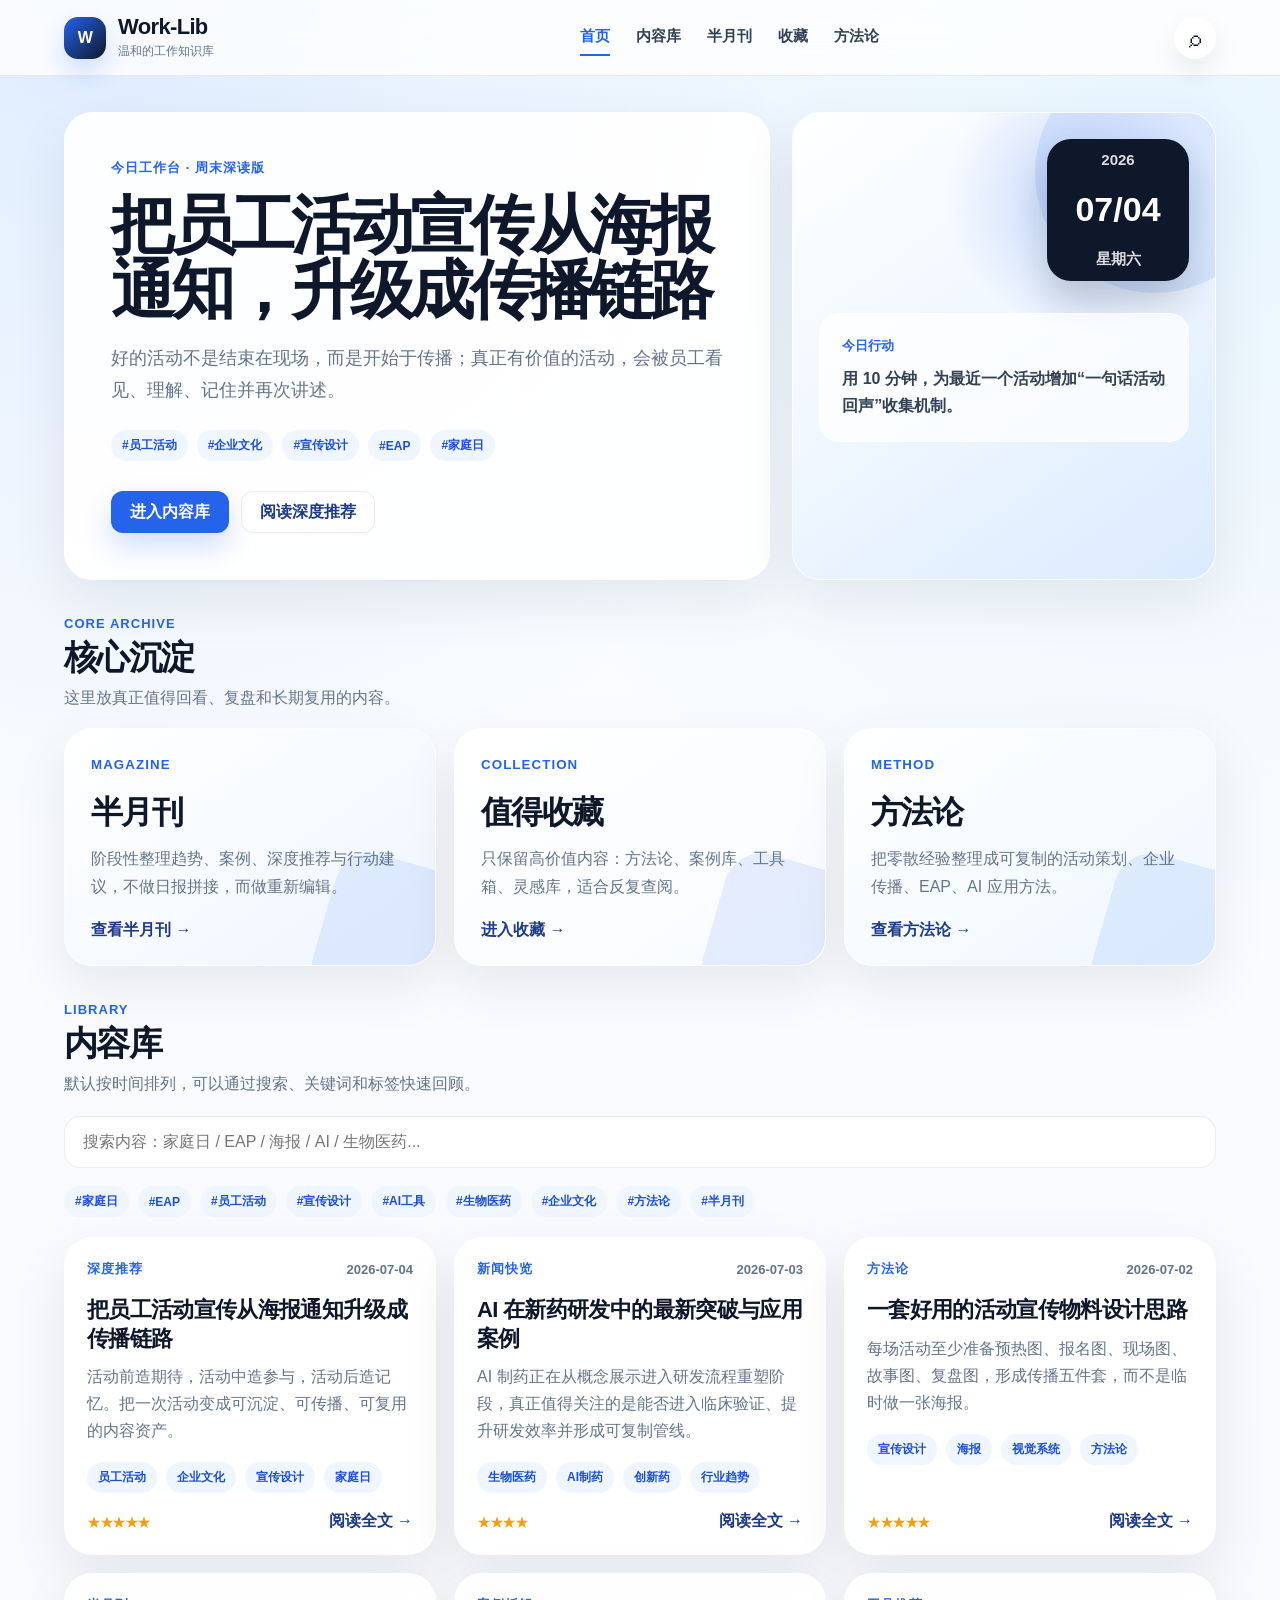
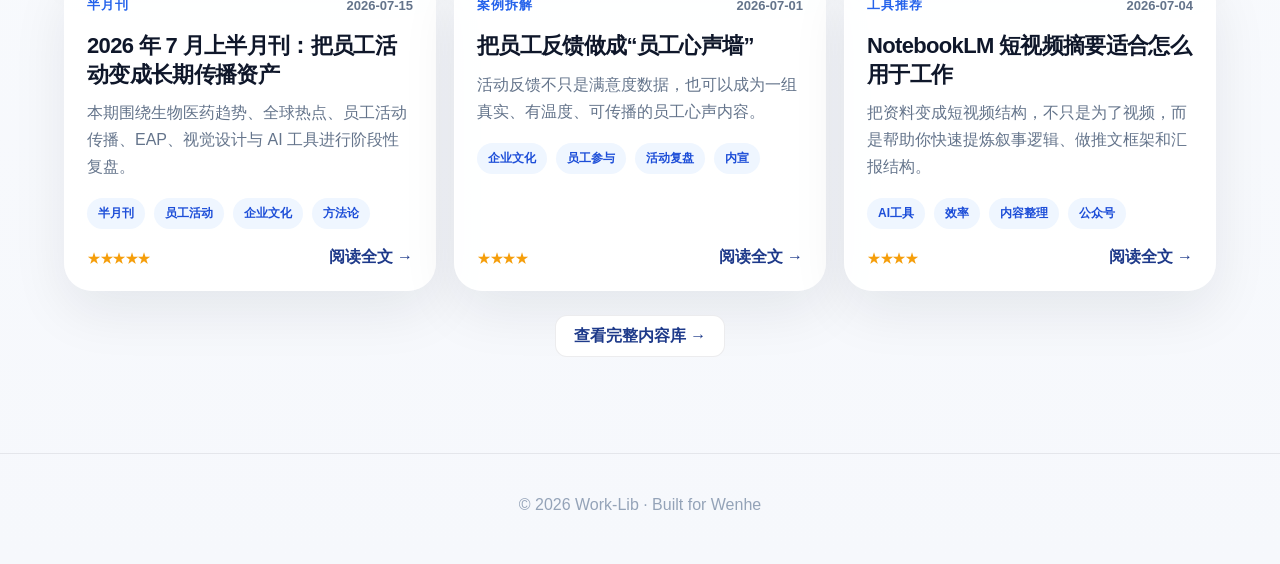
==== index.html @ 5cf57d70 "Add files via upload" ====
<!DOCTYPE html>
<html lang="zh-CN">
<head>
  <meta charset="UTF-8" />
  <meta name="viewport" content="width=device-width, initial-scale=1.0" />
  <title>Work-Lib｜温和的工作知识库</title>
  <meta name="description" content="Work-Lib：温和的工作知识库，沉淀 Daily Brief、深度推荐、半月刊、收藏与方法论。" />
  <link rel="stylesheet" href="style.css" />
</head>
<body class="home" data-page="home">
  <header class="site-header">
    <a class="brand" href="index.html" aria-label="Work-Lib 首页">
      <span class="brand-mark">W</span>
      <span>
        <strong>Work-Lib</strong>
        <em>温和的工作知识库</em>
      </span>
    </a>
    <nav class="desktop-nav" aria-label="主导航">
      <a href="index.html" data-nav="home">首页</a>
      <a href="library.html" data-nav="library">内容库</a>
      <a href="magazine.html" data-nav="magazine">半月刊</a>
      <a href="favorites.html" data-nav="favorites">收藏</a>
      <a href="methods.html" data-nav="methods">方法论</a>
    </nav>
    <button class="icon-button" id="openSearch" aria-label="打开搜索">⌕</button>
  </header>
  <main class="page home-page">
    <section class="hero-workbench">
      <div class="hero-main">
        <div class="eyebrow">今日工作台 · 周末深读版</div>
        <h1 id="todayTitle">把员工活动宣传从海报通知，升级成传播链路</h1>
        <p id="todayConclusion">好的活动不是结束在现场，而是开始于传播；真正有价值的活动，会被员工看见、理解、记住并再次讲述。</p>
        <div class="tag-row" id="todayTags"></div>
        <div class="hero-actions">
          <a class="primary-btn" href="library.html">进入内容库</a>
          <a class="ghost-btn" href="article.html?id=activity-communication-chain">阅读深度推荐</a>
        </div>
      </div>
      <aside class="hero-side">
        <div class="date-card">
          <span>2026</span>
          <strong>07/04</strong>
          <em>星期六</em>
        </div>
        <div class="today-action">
          <small>今日行动</small>
          <p>用 10 分钟，为最近一个活动增加“一句话活动回声”收集机制。</p>
        </div>
      </aside>
    </section>

    <section class="core-section">
      <div class="section-head">
        <span>Core Archive</span>
        <h2>核心沉淀</h2>
        <p>这里放真正值得回看、复盘和长期复用的内容。</p>
      </div>
      <div class="core-grid">
        <a class="core-card magazine-card" href="magazine.html">
          <small>Magazine</small>
          <h3>半月刊</h3>
          <p>阶段性整理趋势、案例、深度推荐与行动建议，不做日报拼接，而做重新编辑。</p>
          <span>查看半月刊 →</span>
        </a>
        <a class="core-card favorite-card" href="favorites.html">
          <small>Collection</small>
          <h3>值得收藏</h3>
          <p>只保留高价值内容：方法论、案例库、工具箱、灵感库，适合反复查阅。</p>
          <span>进入收藏 →</span>
        </a>
        <a class="core-card method-card" href="methods.html">
          <small>Method</small>
          <h3>方法论</h3>
          <p>把零散经验整理成可复制的活动策划、企业传播、EAP、AI 应用方法。</p>
          <span>查看方法论 →</span>
        </a>
      </div>
    </section>

    <section class="library-preview">
      <div class="section-head compact">
        <span>Library</span>
        <h2>内容库</h2>
        <p>默认按时间排列，可以通过搜索、关键词和标签快速回顾。</p>
      </div>
      <div class="inline-search">
        <input id="homeSearchInput" type="search" placeholder="搜索内容：家庭日 / EAP / 海报 / AI / 生物医药..." />
      </div>
      <div class="quick-tags" id="homeQuickTags"></div>
      <div class="entry-grid" id="homeEntryGrid"></div>
      <div class="center-actions">
        <a class="ghost-btn" href="library.html">查看完整内容库 →</a>
      </div>
    </section>
  </main>
  <footer class="site-footer">
    <p>© 2026 Work-Lib · Built for Wenhe</p>
  </footer>
  <nav class="bottom-nav" aria-label="移动端导航">
    <a href="index.html">⌂<span>首页</span></a>
    <a href="library.html">☷<span>内容</span></a>
    <a href="magazine.html">▣<span>半月刊</span></a>
    <a href="favorites.html">★<span>收藏</span></a>
    <a href="methods.html">◇<span>方法</span></a>
  </nav>
  <div class="search-overlay" id="searchOverlay" aria-hidden="true">
    <div class="search-modal">
      <div class="modal-top">
        <h2>搜索 Work-Lib</h2>
        <button class="icon-button" id="closeSearch" aria-label="关闭搜索">×</button>
      </div>
      <input id="globalSearchInput" class="search-input" type="search" placeholder="搜索：家庭日 / EAP / 海报 / AI / 生物医药..." />
      <div class="quick-tags" id="globalQuickTags"></div>
      <div class="search-results" id="globalSearchResults"></div>
    </div>
  </div>
  <script src="data.js"></script>
  <script src="script.js"></script>
</body>
</html>
---- style.css ----
*{box-sizing:border-box}:root{--bg:#f6f8fc;--surface:rgba(255,255,255,.9);--ink:#0f172a;--muted:#64748b;--line:rgba(15,23,42,.08);--blue:#2563eb;--blue-dark:#1e3a8a;--blue-soft:#eff6ff;--amber:#f59e0b;--shadow:0 20px 55px rgba(15,23,42,.08);--radius-xl:28px;--radius-lg:22px}body{margin:0;font-family:-apple-system,BlinkMacSystemFont,"Segoe UI","PingFang SC","Microsoft YaHei",sans-serif;color:var(--ink);background:radial-gradient(circle at 8% 0%,rgba(219,234,254,.9),transparent 34%),radial-gradient(circle at 90% 8%,rgba(224,242,254,.72),transparent 32%),linear-gradient(180deg,#fbfdff 0%,var(--bg) 100%);min-height:100vh}a{color:inherit;text-decoration:none}.site-header{position:sticky;top:0;z-index:30;height:76px;display:flex;align-items:center;justify-content:space-between;gap:28px;padding:0 5vw;border-bottom:1px solid var(--line);background:rgba(255,255,255,.78);backdrop-filter:blur(18px)}.brand{display:flex;align-items:center;gap:12px;min-width:220px}.brand-mark{width:42px;height:42px;display:grid;place-items:center;border-radius:14px;color:white;font-weight:900;letter-spacing:-.05em;background:linear-gradient(135deg,#2563eb,#0f172a);box-shadow:0 12px 24px rgba(37,99,235,.2)}.brand strong{display:block;font-size:22px;line-height:1.1;letter-spacing:-.03em}.brand em{display:block;font-size:12px;font-style:normal;color:var(--muted);margin-top:3px}.desktop-nav{display:flex;align-items:center;gap:26px;font-size:15px;font-weight:720}.desktop-nav a{color:#334155;padding:8px 0;border-bottom:2px solid transparent}.desktop-nav a.active{color:var(--blue);border-color:var(--blue)}.icon-button{width:42px;height:42px;border:0;border-radius:50%;background:white;color:var(--ink);font-size:24px;box-shadow:0 12px 26px rgba(15,23,42,.08);cursor:pointer}.page{width:min(1180px,90vw);margin:0 auto;padding:28px 0 96px}.hero-workbench{display:grid;grid-template-columns:minmax(0,1.25fr) minmax(320px,.75fr);gap:22px;align-items:stretch;margin-top:8px}.hero-main,.hero-side,.core-card,.filter-panel,.entry-card,.magazine-feature,.article-shell{background:var(--surface);border:1px solid rgba(255,255,255,.82);border-radius:var(--radius-xl);box-shadow:var(--shadow)}.hero-main{padding:46px;min-height:360px}.eyebrow,.page-title span,.section-head span,.entry-type,.magazine-kicker{color:var(--blue);font-size:13px;font-weight:850;letter-spacing:.08em;text-transform:uppercase}.hero-main h1{margin:16px 0 18px;max-width:760px;font-size:clamp(36px,5.4vw,64px);line-height:1.02;letter-spacing:-.065em}.hero-main p{max-width:720px;margin:0;color:var(--muted);font-size:18px;line-height:1.8}.tag-row,.quick-tags,.entry-tags,.project-row,.filter-row{display:flex;flex-wrap:wrap;gap:9px}.tag,.quick-tag,.entry-tags span,.project-row span{display:inline-flex;align-items:center;gap:5px;padding:7px 11px;border-radius:999px;background:var(--blue-soft);color:#1d4ed8;font-size:12px;font-weight:700}.tag-row{margin-top:24px}.hero-actions{display:flex;flex-wrap:wrap;gap:12px;margin-top:30px}.primary-btn,.ghost-btn{display:inline-flex;align-items:center;justify-content:center;min-height:42px;padding:0 18px;border-radius:12px;font-weight:800;border:1px solid transparent;cursor:pointer}.primary-btn{background:var(--blue);color:white;box-shadow:0 14px 28px rgba(37,99,235,.2)}.ghost-btn{background:white;color:var(--blue-dark);border-color:var(--line)}.ghost-btn.small{min-height:38px;font-size:13px}.hero-side{position:relative;overflow:hidden;padding:26px;background:radial-gradient(circle at 68% 18%,rgba(37,99,235,.23),transparent 28%),linear-gradient(145deg,#fff 0%,#eef6ff 52%,#dbeafe 100%)}.hero-side:before{content:"";position:absolute;width:240px;height:240px;right:-60px;top:-60px;border-radius:50%;background:rgba(37,99,235,.11)}.date-card{position:relative;width:142px;height:142px;display:grid;place-items:center;text-align:center;border-radius:24px;background:#0f172a;color:white;margin-left:auto;box-shadow:0 22px 36px rgba(15,23,42,.18)}.date-card span,.date-card em{font-size:15px;font-style:normal;font-weight:800;opacity:.86}.date-card strong{font-size:34px;line-height:1}.today-action{position:relative;margin-top:32px;padding:22px;border-radius:20px;background:rgba(255,255,255,.72);border:1px solid rgba(255,255,255,.8)}.today-action small{color:var(--blue);font-weight:900}.today-action p{margin:10px 0 0;line-height:1.7;color:#334155;font-weight:650}.core-section,.library-preview,.page-title{margin-top:34px}.section-head{margin-bottom:16px}.section-head h2,.page-title h1{margin:6px 0 8px;font-size:34px;line-height:1.12;letter-spacing:-.045em}.section-head p,.page-title p{margin:0;color:var(--muted);line-height:1.75;max-width:780px}.core-grid{display:grid;grid-template-columns:repeat(3,1fr);gap:18px}.core-card{position:relative;min-height:238px;padding:26px;overflow:hidden}.core-card:after{content:"";position:absolute;right:-42px;bottom:-54px;width:156px;height:156px;border-radius:38px;transform:rotate(16deg);background:rgba(37,99,235,.1)}.core-card small{color:var(--blue);font-weight:900;letter-spacing:.08em;text-transform:uppercase}.core-card h3{margin:18px 0 10px;font-size:32px;letter-spacing:-.05em}.core-card p{margin:0;color:var(--muted);line-height:1.75}.core-card span{position:absolute;left:26px;bottom:24px;color:var(--blue-dark);font-weight:900}.magazine-card{background:linear-gradient(145deg,#fff,#eff6ff)}.favorite-card{background:linear-gradient(145deg,#fff,#f8fbff)}.method-card{background:linear-gradient(145deg,#fff,#eef7ff)}.inline-search,.filter-panel{margin:18px 0}.inline-search input,.search-input,.filter-panel select{width:100%;min-height:52px;padding:0 18px;border:1px solid var(--line);border-radius:16px;background:white;color:var(--ink);font-size:16px;outline:none}.inline-search input:focus,.search-input:focus{border-color:rgba(37,99,235,.42);box-shadow:0 0 0 4px rgba(37,99,235,.09)}.quick-tags{margin:14px 0 20px}.quick-tag{border:0;cursor:pointer}.quick-tag.active{background:var(--blue);color:white}.entry-grid{display:grid;grid-template-columns:repeat(3,1fr);gap:18px}.entry-card{min-height:250px;padding:22px;display:flex;flex-direction:column}.entry-meta{display:flex;align-items:center;justify-content:space-between;gap:14px;margin-bottom:18px}.entry-date{color:var(--muted);font-size:13px;font-weight:700}.entry-card h3{margin:0 0 10px;font-size:22px;line-height:1.28;letter-spacing:-.03em}.entry-card p{margin:0;color:var(--muted);line-height:1.7}.entry-tags{margin-top:18px}.card-footer{display:flex;align-items:flex-end;justify-content:space-between;gap:12px;margin-top:auto;padding-top:18px}.rating{color:var(--amber);font-size:14px;letter-spacing:-.1em}.read-link{color:var(--blue-dark);font-weight:900}.center-actions{display:flex;justify-content:center;margin-top:24px}.filter-panel{padding:20px;border-radius:var(--radius-lg);background:var(--surface);border:1px solid rgba(255,255,255,.75);box-shadow:var(--shadow)}.filter-row{align-items:center;margin-top:12px}.filter-panel select{width:auto;min-width:170px;min-height:42px;font-size:14px}.result-meta{margin:20px 0;color:var(--muted);font-weight:700}.magazine-layout{display:grid;gap:18px}.magazine-feature{display:grid;grid-template-columns:230px 1fr;gap:26px;padding:24px;align-items:center}.magazine-cover{min-height:300px;border-radius:22px;background:radial-gradient(circle at 70% 20%,rgba(255,255,255,.5),transparent 24%),linear-gradient(145deg,#0f172a,#2563eb);color:white;padding:28px;display:flex;flex-direction:column;justify-content:space-between}.magazine-cover strong{font-size:42px;letter-spacing:-.08em;line-height:.96}.magazine-cover span{font-weight:900;opacity:.86}.magazine-content h2{margin:8px 0 12px;font-size:34px;letter-spacing:-.05em}.magazine-content p{color:var(--muted);line-height:1.8}.article-page{width:min(900px,90vw)}.article-shell{padding:48px}.article-shell h1{margin:10px 0 18px;font-size:clamp(34px,5vw,58px);line-height:1.06;letter-spacing:-.06em}.article-summary{font-size:19px;line-height:1.8;color:var(--muted)}.article-meta-line{display:flex;flex-wrap:wrap;gap:10px;margin:18px 0 28px}.article-body{margin-top:28px;border-top:1px solid var(--line);padding-top:28px}.article-body p{font-size:18px;line-height:2;color:#243047}.project-row{margin-top:22px}.project-row span{background:#f8fafc;color:#475569}.search-overlay{position:fixed;inset:0;z-index:60;display:none;place-items:center;padding:24px;background:rgba(15,23,42,.34);backdrop-filter:blur(12px)}.search-overlay.open{display:grid}.search-modal{width:min(780px,96vw);max-height:84vh;overflow:auto;padding:24px;border-radius:28px;background:white;box-shadow:0 32px 80px rgba(15,23,42,.2)}.modal-top{display:flex;justify-content:space-between;align-items:center}.modal-top h2{margin:0;font-size:30px;letter-spacing:-.04em}.search-results{display:grid;gap:12px}.search-result{padding:16px;border-radius:16px;background:#f8fafc;border:1px solid var(--line)}.search-result h4{margin:0 0 6px}.search-result p{margin:0;color:var(--muted)}.site-footer{padding:26px 5vw 34px;text-align:center;color:#94a3b8;border-top:1px solid var(--line)}.bottom-nav{display:none}.empty-state{padding:40px;text-align:center;color:var(--muted);border-radius:22px;background:white;border:1px solid var(--line)}@media(max-width:980px){.desktop-nav{display:none}.hero-workbench,.core-grid,.entry-grid,.magazine-feature{grid-template-columns:1fr}.brand{min-width:auto}.hero-main{padding:34px}.hero-main h1{font-size:42px}}@media(max-width:720px){.site-header{height:66px;padding:0 18px}.brand strong{font-size:20px}.brand em{display:none}.page{width:calc(100vw - 28px);padding:18px 0 92px}.hero-workbench{gap:14px}.hero-main,.hero-side,.core-card,.filter-panel,.entry-card,.article-shell{border-radius:22px}.hero-main{min-height:auto;padding:28px 22px}.hero-main h1{font-size:34px;line-height:1.12}.hero-main p{font-size:16px}.hero-side{padding:18px}.date-card{width:112px;height:112px}.date-card strong{font-size:27px}.section-head h2,.page-title h1{font-size:30px}.core-card{min-height:210px}.entry-card{min-height:auto}.filter-panel select,.filter-row .ghost-btn{width:100%}.article-shell{padding:28px 22px}.article-body p{font-size:16px;line-height:1.9}.bottom-nav{position:fixed;z-index:50;left:0;right:0;bottom:0;display:grid;grid-template-columns:repeat(5,1fr);padding:8px 8px calc(8px + env(safe-area-inset-bottom));background:rgba(255,255,255,.92);border-top:1px solid var(--line);backdrop-filter:blur(16px)}.bottom-nav a{display:grid;place-items:center;gap:2px;color:#64748b;font-size:19px}.bottom-nav span{font-size:11px;font-weight:700}}
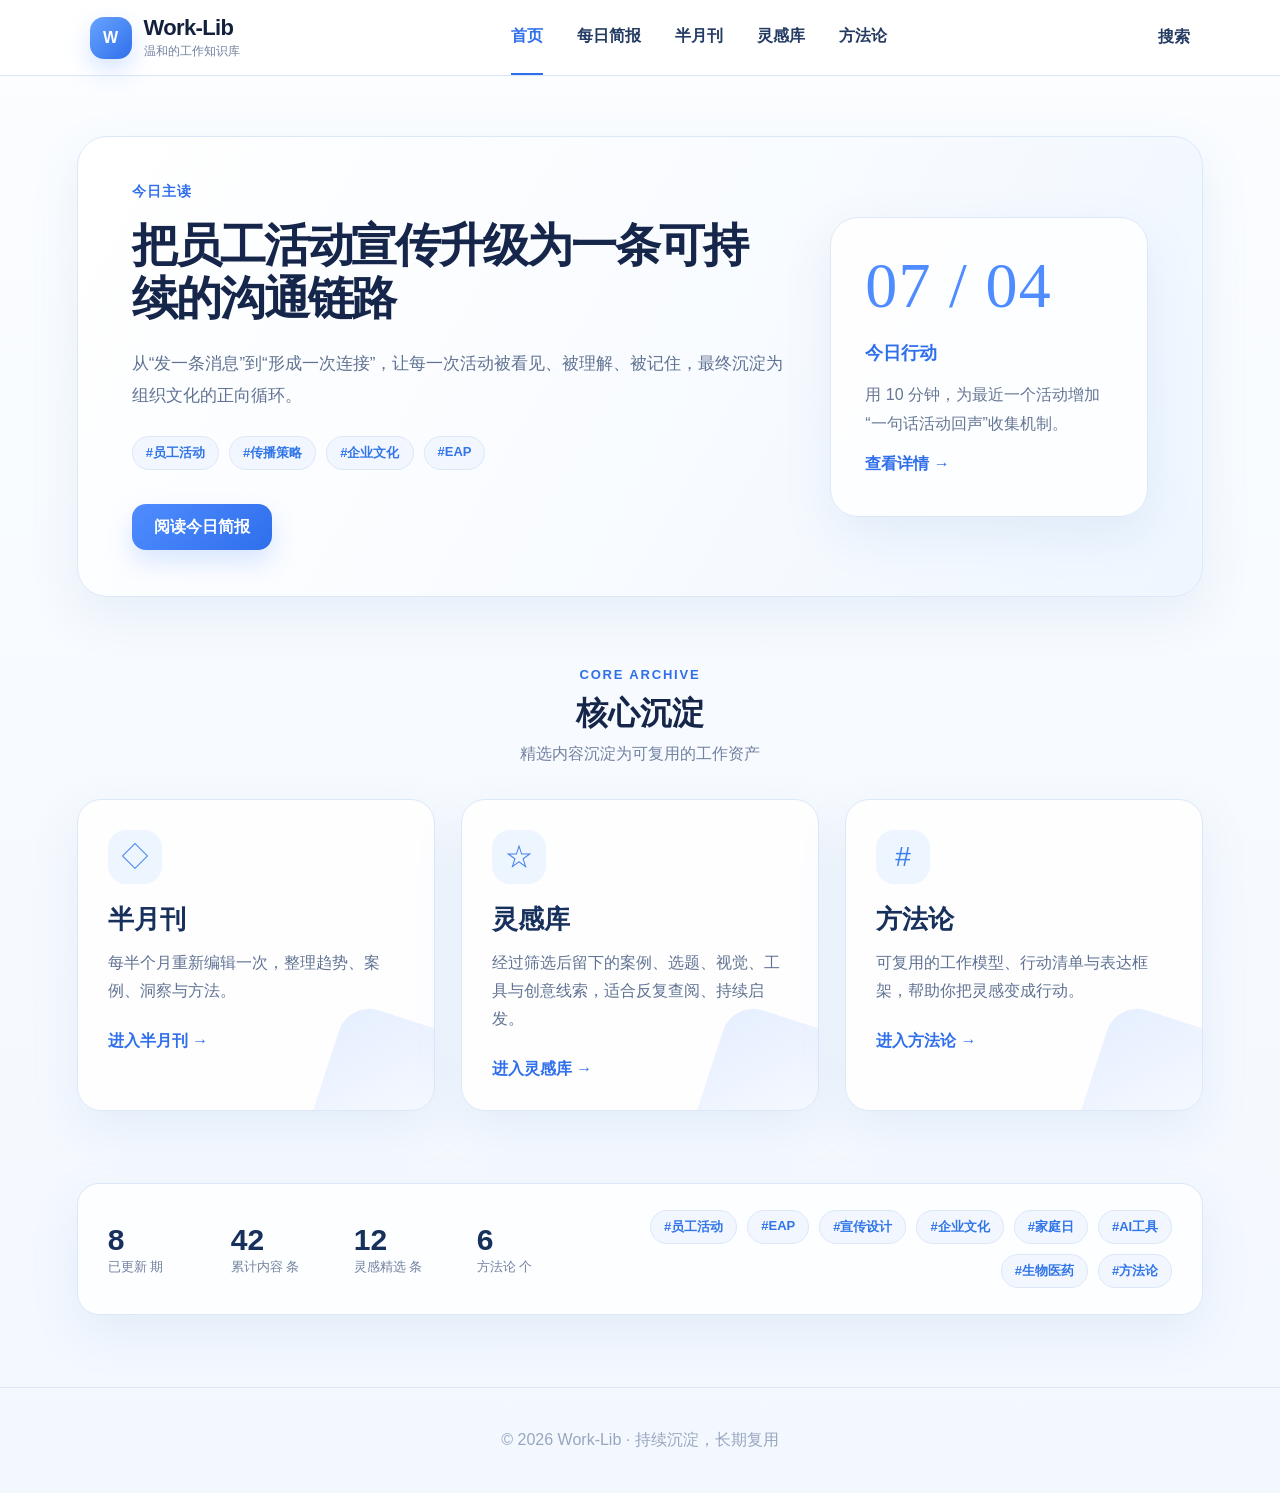
==== commit 0a7774f0: "Add files via upload" ====
--- a/index.html
+++ b/index.html
@@ -1,121 +1,86 @@
 <!DOCTYPE html>
 <html lang="zh-CN">
-<head>
-  <meta charset="UTF-8" />
-  <meta name="viewport" content="width=device-width, initial-scale=1.0" />
-  <title>Work-Lib｜温和的工作知识库</title>
-  <meta name="description" content="Work-Lib：温和的工作知识库，沉淀 Daily Brief、深度推荐、半月刊、收藏与方法论。" />
-  <link rel="stylesheet" href="style.css" />
-</head>
-<body class="home" data-page="home">
-  <header class="site-header">
-    <a class="brand" href="index.html" aria-label="Work-Lib 首页">
-      <span class="brand-mark">W</span>
-      <span>
-        <strong>Work-Lib</strong>
-        <em>温和的工作知识库</em>
-      </span>
-    </a>
-    <nav class="desktop-nav" aria-label="主导航">
-      <a href="index.html" data-nav="home">首页</a>
-      <a href="library.html" data-nav="library">内容库</a>
-      <a href="magazine.html" data-nav="magazine">半月刊</a>
-      <a href="favorites.html" data-nav="favorites">收藏</a>
-      <a href="methods.html" data-nav="methods">方法论</a>
-    </nav>
-    <button class="icon-button" id="openSearch" aria-label="打开搜索">⌕</button>
-  </header>
-  <main class="page home-page">
-    <section class="hero-workbench">
-      <div class="hero-main">
-        <div class="eyebrow">今日工作台 · 周末深读版</div>
-        <h1 id="todayTitle">把员工活动宣传从海报通知，升级成传播链路</h1>
-        <p id="todayConclusion">好的活动不是结束在现场，而是开始于传播；真正有价值的活动，会被员工看见、理解、记住并再次讲述。</p>
-        <div class="tag-row" id="todayTags"></div>
-        <div class="hero-actions">
-          <a class="primary-btn" href="library.html">进入内容库</a>
-          <a class="ghost-btn" href="article.html?id=activity-communication-chain">阅读深度推荐</a>
-        </div>
-      </div>
-      <aside class="hero-side">
-        <div class="date-card">
-          <span>2026</span>
-          <strong>07/04</strong>
-          <em>星期六</em>
-        </div>
-        <div class="today-action">
-          <small>今日行动</small>
-          <p>用 10 分钟，为最近一个活动增加“一句话活动回声”收集机制。</p>
-        </div>
-      </aside>
-    </section>
+<head><meta charset="UTF-8" />
+<meta name="viewport" content="width=device-width, initial-scale=1.0" />
+<title>Work-Lib｜温和的工作知识库</title>
+<meta name="description" content="Work-Lib：每日简报、半月刊、灵感库、方法论。" />
+<link rel="stylesheet" href="style.css" /></head>
+<body data-page="home">
+<header class="site-header">
+  <a class="brand" href="index.html">
+    <span class="brand-icon">W</span>
+    <span><strong>Work-Lib</strong><em>温和的工作知识库</em></span>
+  </a>
+  <nav class="top-nav">
+    <a href="index.html" data-nav="home">首页</a>
+    <a href="daily.html" data-nav="daily">每日简报</a>
+    <a href="magazine.html" data-nav="magazine">半月刊</a>
+    <a href="inspiration.html" data-nav="collection">灵感库</a>
+    <a href="methods.html" data-nav="methods">方法论</a>
+  </nav>
+  <a class="search-link" href="search.html">搜索</a>
+</header>
+<main class="home">
+  <section class="hero">
+    <div class="hero-copy">
+      <p class="kicker">今日主读</p>
+      <h1 id="homeTitle">把员工活动宣传升级为一条可持续的沟通链路</h1>
+      <p class="lead" id="homeSummary">从“发一条消息”到“形成一次连接”，让每一次活动被看见、被理解、被记住，最终沉淀为组织文化的正向循环。</p>
+      <div class="tag-row" id="homeTags"></div>
+      <a class="primary" id="homeIssueLink" href="issue.html?id=daily-2026-07-04">阅读今日简报</a>
+    </div>
+    <aside class="today-card">
+      <div class="date-line" id="homeDate">07 / 04</div>
+      <p class="small-label">今日行动</p>
+      <p id="homeAction">用 10 分钟，为最近一个活动增加“一句话活动回声”收集机制。</p>
+      <a id="homeActionLink" href="issue.html?id=daily-2026-07-04">查看详情 →</a>
+    </aside>
+  </section>
 
-    <section class="core-section">
-      <div class="section-head">
-        <span>Core Archive</span>
-        <h2>核心沉淀</h2>
-        <p>这里放真正值得回看、复盘和长期复用的内容。</p>
-      </div>
-      <div class="core-grid">
-        <a class="core-card magazine-card" href="magazine.html">
-          <small>Magazine</small>
-          <h3>半月刊</h3>
-          <p>阶段性整理趋势、案例、深度推荐与行动建议，不做日报拼接，而做重新编辑。</p>
-          <span>查看半月刊 →</span>
-        </a>
-        <a class="core-card favorite-card" href="favorites.html">
-          <small>Collection</small>
-          <h3>值得收藏</h3>
-          <p>只保留高价值内容：方法论、案例库、工具箱、灵感库，适合反复查阅。</p>
-          <span>进入收藏 →</span>
-        </a>
-        <a class="core-card method-card" href="methods.html">
-          <small>Method</small>
-          <h3>方法论</h3>
-          <p>把零散经验整理成可复制的活动策划、企业传播、EAP、AI 应用方法。</p>
-          <span>查看方法论 →</span>
-        </a>
-      </div>
-    </section>
+  <section class="core">
+    <div class="section-title">
+      <p>CORE ARCHIVE</p>
+      <h2>核心沉淀</h2>
+      <span>精选内容沉淀为可复用的工作资产</span>
+    </div>
+    <div class="core-grid">
+      <a class="core-card" href="magazine.html">
+        <div class="icon">◇</div>
+        <h3>半月刊</h3>
+        <p>每半个月重新编辑一次，整理趋势、案例、洞察与方法。</p>
+        <span>进入半月刊 →</span>
+      </a>
+      <a class="core-card" href="inspiration.html">
+        <div class="icon">☆</div>
+        <h3>灵感库</h3>
+        <p>经过筛选后留下的案例、选题、视觉、工具与创意线索，适合反复查阅、持续启发。</p>
+        <span>进入灵感库 →</span>
+      </a>
+      <a class="core-card" href="methods.html">
+        <div class="icon">#</div>
+        <h3>方法论</h3>
+        <p>可复用的工作模型、行动清单与表达框架，帮助你把灵感变成行动。</p>
+        <span>进入方法论 →</span>
+      </a>
+    </div>
+  </section>
 
-    <section class="library-preview">
-      <div class="section-head compact">
-        <span>Library</span>
-        <h2>内容库</h2>
-        <p>默认按时间排列，可以通过搜索、关键词和标签快速回顾。</p>
-      </div>
-      <div class="inline-search">
-        <input id="homeSearchInput" type="search" placeholder="搜索内容：家庭日 / EAP / 海报 / AI / 生物医药..." />
-      </div>
-      <div class="quick-tags" id="homeQuickTags"></div>
-      <div class="entry-grid" id="homeEntryGrid"></div>
-      <div class="center-actions">
-        <a class="ghost-btn" href="library.html">查看完整内容库 →</a>
-      </div>
-    </section>
-  </main>
-  <footer class="site-footer">
-    <p>© 2026 Work-Lib · Built for Wenhe</p>
-  </footer>
-  <nav class="bottom-nav" aria-label="移动端导航">
-    <a href="index.html">⌂<span>首页</span></a>
-    <a href="library.html">☷<span>内容</span></a>
-    <a href="magazine.html">▣<span>半月刊</span></a>
-    <a href="favorites.html">★<span>收藏</span></a>
-    <a href="methods.html">◇<span>方法</span></a>
-  </nav>
-  <div class="search-overlay" id="searchOverlay" aria-hidden="true">
-    <div class="search-modal">
-      <div class="modal-top">
-        <h2>搜索 Work-Lib</h2>
-        <button class="icon-button" id="closeSearch" aria-label="关闭搜索">×</button>
-      </div>
-      <input id="globalSearchInput" class="search-input" type="search" placeholder="搜索：家庭日 / EAP / 海报 / AI / 生物医药..." />
-      <div class="quick-tags" id="globalQuickTags"></div>
-      <div class="search-results" id="globalSearchResults"></div>
-    </div>
-  </div>
-  <script src="data.js"></script>
-  <script src="script.js"></script>
+  <section class="data-strip">
+    <div class="stat-list" id="homeStats"></div>
+    <div class="tag-cloud" id="homeHotTags"></div>
+  </section>
+</main>
+<footer class="site-footer">
+  <p>© 2026 Work-Lib · 持续沉淀，长期复用</p>
+</footer>
+<nav class="bottom-nav">
+  <a href="index.html">首页</a>
+  <a href="daily.html">简报</a>
+  <a href="magazine.html">半月刊</a>
+  <a href="inspiration.html">灵感库</a>
+  <a href="methods.html">方法论</a>
+</nav>
+<script src="data.js"></script>
+<script src="script.js"></script>
 </body>
 </html>
--- a/style.css
+++ b/style.css
@@ -1 +1,35 @@
-*{box-sizing:border-box}:root{--bg:#f6f8fc;--surface:rgba(255,255,255,.9);--ink:#0f172a;--muted:#64748b;--line:rgba(15,23,42,.08);--blue:#2563eb;--blue-dark:#1e3a8a;--blue-soft:#eff6ff;--amber:#f59e0b;--shadow:0 20px 55px rgba(15,23,42,.08);--radius-xl:28px;--radius-lg:22px}body{margin:0;font-family:-apple-system,BlinkMacSystemFont,"Segoe UI","PingFang SC","Microsoft YaHei",sans-serif;color:var(--ink);background:radial-gradient(circle at 8% 0%,rgba(219,234,254,.9),transparent 34%),radial-gradient(circle at 90% 8%,rgba(224,242,254,.72),transparent 32%),linear-gradient(180deg,#fbfdff 0%,var(--bg) 100%);min-height:100vh}a{color:inherit;text-decoration:none}.site-header{position:sticky;top:0;z-index:30;height:76px;display:flex;align-items:center;justify-content:space-between;gap:28px;padding:0 5vw;border-bottom:1px solid var(--line);background:rgba(255,255,255,.78);backdrop-filter:blur(18px)}.brand{display:flex;align-items:center;gap:12px;min-width:220px}.brand-mark{width:42px;height:42px;display:grid;place-items:center;border-radius:14px;color:white;font-weight:900;letter-spacing:-.05em;background:linear-gradient(135deg,#2563eb,#0f172a);box-shadow:0 12px 24px rgba(37,99,235,.2)}.brand strong{display:block;font-size:22px;line-height:1.1;letter-spacing:-.03em}.brand em{display:block;font-size:12px;font-style:normal;color:var(--muted);margin-top:3px}.desktop-nav{display:flex;align-items:center;gap:26px;font-size:15px;font-weight:720}.desktop-nav a{color:#334155;padding:8px 0;border-bottom:2px solid transparent}.desktop-nav a.active{color:var(--blue);border-color:var(--blue)}.icon-button{width:42px;height:42px;border:0;border-radius:50%;background:white;color:var(--ink);font-size:24px;box-shadow:0 12px 26px rgba(15,23,42,.08);cursor:pointer}.page{width:min(1180px,90vw);margin:0 auto;padding:28px 0 96px}.hero-workbench{display:grid;grid-template-columns:minmax(0,1.25fr) minmax(320px,.75fr);gap:22px;align-items:stretch;margin-top:8px}.hero-main,.hero-side,.core-card,.filter-panel,.entry-card,.magazine-feature,.article-shell{background:var(--surface);border:1px solid rgba(255,255,255,.82);border-radius:var(--radius-xl);box-shadow:var(--shadow)}.hero-main{padding:46px;min-height:360px}.eyebrow,.page-title span,.section-head span,.entry-type,.magazine-kicker{color:var(--blue);font-size:13px;font-weight:850;letter-spacing:.08em;text-transform:uppercase}.hero-main h1{margin:16px 0 18px;max-width:760px;font-size:clamp(36px,5.4vw,64px);line-height:1.02;letter-spacing:-.065em}.hero-main p{max-width:720px;margin:0;color:var(--muted);font-size:18px;line-height:1.8}.tag-row,.quick-tags,.entry-tags,.project-row,.filter-row{display:flex;flex-wrap:wrap;gap:9px}.tag,.quick-tag,.entry-tags span,.project-row span{display:inline-flex;align-items:center;gap:5px;padding:7px 11px;border-radius:999px;background:var(--blue-soft);color:#1d4ed8;font-size:12px;font-weight:700}.tag-row{margin-top:24px}.hero-actions{display:flex;flex-wrap:wrap;gap:12px;margin-top:30px}.primary-btn,.ghost-btn{display:inline-flex;align-items:center;justify-content:center;min-height:42px;padding:0 18px;border-radius:12px;font-weight:800;border:1px solid transparent;cursor:pointer}.primary-btn{background:var(--blue);color:white;box-shadow:0 14px 28px rgba(37,99,235,.2)}.ghost-btn{background:white;color:var(--blue-dark);border-color:var(--line)}.ghost-btn.small{min-height:38px;font-size:13px}.hero-side{position:relative;overflow:hidden;padding:26px;background:radial-gradient(circle at 68% 18%,rgba(37,99,235,.23),transparent 28%),linear-gradient(145deg,#fff 0%,#eef6ff 52%,#dbeafe 100%)}.hero-side:before{content:"";position:absolute;width:240px;height:240px;right:-60px;top:-60px;border-radius:50%;background:rgba(37,99,235,.11)}.date-card{position:relative;width:142px;height:142px;display:grid;place-items:center;text-align:center;border-radius:24px;background:#0f172a;color:white;margin-left:auto;box-shadow:0 22px 36px rgba(15,23,42,.18)}.date-card span,.date-card em{font-size:15px;font-style:normal;font-weight:800;opacity:.86}.date-card strong{font-size:34px;line-height:1}.today-action{position:relative;margin-top:32px;padding:22px;border-radius:20px;background:rgba(255,255,255,.72);border:1px solid rgba(255,255,255,.8)}.today-action small{color:var(--blue);font-weight:900}.today-action p{margin:10px 0 0;line-height:1.7;color:#334155;font-weight:650}.core-section,.library-preview,.page-title{margin-top:34px}.section-head{margin-bottom:16px}.section-head h2,.page-title h1{margin:6px 0 8px;font-size:34px;line-height:1.12;letter-spacing:-.045em}.section-head p,.page-title p{margin:0;color:var(--muted);line-height:1.75;max-width:780px}.core-grid{display:grid;grid-template-columns:repeat(3,1fr);gap:18px}.core-card{position:relative;min-height:238px;padding:26px;overflow:hidden}.core-card:after{content:"";position:absolute;right:-42px;bottom:-54px;width:156px;height:156px;border-radius:38px;transform:rotate(16deg);background:rgba(37,99,235,.1)}.core-card small{color:var(--blue);font-weight:900;letter-spacing:.08em;text-transform:uppercase}.core-card h3{margin:18px 0 10px;font-size:32px;letter-spacing:-.05em}.core-card p{margin:0;color:var(--muted);line-height:1.75}.core-card span{position:absolute;left:26px;bottom:24px;color:var(--blue-dark);font-weight:900}.magazine-card{background:linear-gradient(145deg,#fff,#eff6ff)}.favorite-card{background:linear-gradient(145deg,#fff,#f8fbff)}.method-card{background:linear-gradient(145deg,#fff,#eef7ff)}.inline-search,.filter-panel{margin:18px 0}.inline-search input,.search-input,.filter-panel select{width:100%;min-height:52px;padding:0 18px;border:1px solid var(--line);border-radius:16px;background:white;color:var(--ink);font-size:16px;outline:none}.inline-search input:focus,.search-input:focus{border-color:rgba(37,99,235,.42);box-shadow:0 0 0 4px rgba(37,99,235,.09)}.quick-tags{margin:14px 0 20px}.quick-tag{border:0;cursor:pointer}.quick-tag.active{background:var(--blue);color:white}.entry-grid{display:grid;grid-template-columns:repeat(3,1fr);gap:18px}.entry-card{min-height:250px;padding:22px;display:flex;flex-direction:column}.entry-meta{display:flex;align-items:center;justify-content:space-between;gap:14px;margin-bottom:18px}.entry-date{color:var(--muted);font-size:13px;font-weight:700}.entry-card h3{margin:0 0 10px;font-size:22px;line-height:1.28;letter-spacing:-.03em}.entry-card p{margin:0;color:var(--muted);line-height:1.7}.entry-tags{margin-top:18px}.card-footer{display:flex;align-items:flex-end;justify-content:space-between;gap:12px;margin-top:auto;padding-top:18px}.rating{color:var(--amber);font-size:14px;letter-spacing:-.1em}.read-link{color:var(--blue-dark);font-weight:900}.center-actions{display:flex;justify-content:center;margin-top:24px}.filter-panel{padding:20px;border-radius:var(--radius-lg);background:var(--surface);border:1px solid rgba(255,255,255,.75);box-shadow:var(--shadow)}.filter-row{align-items:center;margin-top:12px}.filter-panel select{width:auto;min-width:170px;min-height:42px;font-size:14px}.result-meta{margin:20px 0;color:var(--muted);font-weight:700}.magazine-layout{display:grid;gap:18px}.magazine-feature{display:grid;grid-template-columns:230px 1fr;gap:26px;padding:24px;align-items:center}.magazine-cover{min-height:300px;border-radius:22px;background:radial-gradient(circle at 70% 20%,rgba(255,255,255,.5),transparent 24%),linear-gradient(145deg,#0f172a,#2563eb);color:white;padding:28px;display:flex;flex-direction:column;justify-content:space-between}.magazine-cover strong{font-size:42px;letter-spacing:-.08em;line-height:.96}.magazine-cover span{font-weight:900;opacity:.86}.magazine-content h2{margin:8px 0 12px;font-size:34px;letter-spacing:-.05em}.magazine-content p{color:var(--muted);line-height:1.8}.article-page{width:min(900px,90vw)}.article-shell{padding:48px}.article-shell h1{margin:10px 0 18px;font-size:clamp(34px,5vw,58px);line-height:1.06;letter-spacing:-.06em}.article-summary{font-size:19px;line-height:1.8;color:var(--muted)}.article-meta-line{display:flex;flex-wrap:wrap;gap:10px;margin:18px 0 28px}.article-body{margin-top:28px;border-top:1px solid var(--line);padding-top:28px}.article-body p{font-size:18px;line-height:2;color:#243047}.project-row{margin-top:22px}.project-row span{background:#f8fafc;color:#475569}.search-overlay{position:fixed;inset:0;z-index:60;display:none;place-items:center;padding:24px;background:rgba(15,23,42,.34);backdrop-filter:blur(12px)}.search-overlay.open{display:grid}.search-modal{width:min(780px,96vw);max-height:84vh;overflow:auto;padding:24px;border-radius:28px;background:white;box-shadow:0 32px 80px rgba(15,23,42,.2)}.modal-top{display:flex;justify-content:space-between;align-items:center}.modal-top h2{margin:0;font-size:30px;letter-spacing:-.04em}.search-results{display:grid;gap:12px}.search-result{padding:16px;border-radius:16px;background:#f8fafc;border:1px solid var(--line)}.search-result h4{margin:0 0 6px}.search-result p{margin:0;color:var(--muted)}.site-footer{padding:26px 5vw 34px;text-align:center;color:#94a3b8;border-top:1px solid var(--line)}.bottom-nav{display:none}.empty-state{padding:40px;text-align:center;color:var(--muted);border-radius:22px;background:white;border:1px solid var(--line)}@media(max-width:980px){.desktop-nav{display:none}.hero-workbench,.core-grid,.entry-grid,.magazine-feature{grid-template-columns:1fr}.brand{min-width:auto}.hero-main{padding:34px}.hero-main h1{font-size:42px}}@media(max-width:720px){.site-header{height:66px;padding:0 18px}.brand strong{font-size:20px}.brand em{display:none}.page{width:calc(100vw - 28px);padding:18px 0 92px}.hero-workbench{gap:14px}.hero-main,.hero-side,.core-card,.filter-panel,.entry-card,.article-shell{border-radius:22px}.hero-main{min-height:auto;padding:28px 22px}.hero-main h1{font-size:34px;line-height:1.12}.hero-main p{font-size:16px}.hero-side{padding:18px}.date-card{width:112px;height:112px}.date-card strong{font-size:27px}.section-head h2,.page-title h1{font-size:30px}.core-card{min-height:210px}.entry-card{min-height:auto}.filter-panel select,.filter-row .ghost-btn{width:100%}.article-shell{padding:28px 22px}.article-body p{font-size:16px;line-height:1.9}.bottom-nav{position:fixed;z-index:50;left:0;right:0;bottom:0;display:grid;grid-template-columns:repeat(5,1fr);padding:8px 8px calc(8px + env(safe-area-inset-bottom));background:rgba(255,255,255,.92);border-top:1px solid var(--line);backdrop-filter:blur(16px)}.bottom-nav a{display:grid;place-items:center;gap:2px;color:#64748b;font-size:19px}.bottom-nav span{font-size:11px;font-weight:700}}+
+*{box-sizing:border-box}
+:root{
+  --bg:#f7fbff;--paper:#fff;--ink:#14213d;--text:#243b63;--muted:#71819f;
+  --blue:#4f8cff;--blue2:#75a9ff;--blue3:#eaf3ff;--line:#dce8f8;
+  --shadow:0 18px 50px rgba(66,123,190,.10);--radius:26px;
+}
+body{margin:0;font-family:-apple-system,BlinkMacSystemFont,"Segoe UI","PingFang SC","Microsoft YaHei",sans-serif;background:linear-gradient(180deg,#fbfdff 0%,#f3f8ff 100%);color:var(--ink)}
+a{text-decoration:none;color:inherit}
+.site-header{height:76px;padding:0 7vw;display:flex;align-items:center;justify-content:space-between;border-bottom:1px solid var(--line);background:rgba(255,255,255,.86);backdrop-filter:blur(18px);position:sticky;top:0;z-index:20}
+.brand{display:flex;align-items:center;gap:12px}.brand-icon{width:42px;height:42px;border-radius:14px;display:grid;place-items:center;background:linear-gradient(135deg,#68a4ff,#2f6feb);color:white;font-weight:900;box-shadow:0 10px 24px rgba(79,140,255,.24)}
+.brand strong{font-size:22px;display:block;letter-spacing:-.03em}.brand em{font-size:12px;color:var(--muted);font-style:normal}
+.top-nav{display:flex;gap:34px;font-weight:700;color:var(--text)}.top-nav a{padding:26px 0;border-bottom:2px solid transparent}.top-nav a.active{color:#2f6feb;border-color:#2f6feb}
+.search-link{color:var(--text);font-weight:700}
+.home,.page{width:min(1200px,88vw);margin:0 auto;padding:38px 0 72px}
+.hero{display:grid;grid-template-columns:1.75fr .85fr;gap:44px;align-items:center;min-height:360px;margin:22px 0 70px;padding:46px 54px;border:1px solid var(--line);border-radius:30px;background:linear-gradient(120deg,#fff 0%,#f8fbff 56%,#eef6ff 100%);box-shadow:var(--shadow)}
+.kicker{margin:0 0 18px;color:#2f6feb;font-size:14px;font-weight:900;letter-spacing:.08em;text-transform:uppercase}
+.hero h1{margin:0;max-width:720px;font-size:46px;line-height:1.16;letter-spacing:-.045em;color:#15264a}
+.lead{max-width:680px;margin:22px 0 0;color:#607393;font-size:17px;line-height:1.9}
+.tag-row{display:flex;flex-wrap:wrap;gap:10px;margin:24px 0}.tag,.tag-row button{border:1px solid var(--line);background:#f2f7ff;color:#3175e8;padding:7px 13px;border-radius:999px;font-size:13px;font-weight:700}
+.primary{display:inline-flex;align-items:center;justify-content:center;height:46px;margin-top:10px;padding:0 22px;border-radius:14px;background:linear-gradient(135deg,#4f8cff,#2f6feb);color:white;font-weight:800;box-shadow:0 12px 24px rgba(79,140,255,.2)}
+.today-card{min-height:300px;padding:34px;border:1px solid var(--line);border-radius:28px;background:rgba(255,255,255,.86);box-shadow:var(--shadow)}
+.date-line{font-size:64px;line-height:1.05;color:#4f8cff;font-family:Georgia,"Times New Roman",serif;letter-spacing:.02em}
+.small-label{margin:22px 0 8px;color:#2f6feb;font-weight:900;font-size:18px}.today-card p:not(.small-label){color:#667794;line-height:1.8}.today-card a{color:#2f6feb;font-weight:800}
+.section-title{text-align:center;margin:0 0 34px}.section-title p{color:#2f6feb;font-size:13px;font-weight:900;letter-spacing:.14em;margin:0 0 10px}.section-title h2{font-size:32px;margin:0;color:#15264a}.section-title span{display:block;margin-top:8px;color:var(--muted)}
+.core{margin-bottom:72px}.core-grid{display:grid;grid-template-columns:repeat(3,1fr);gap:26px}.core-card{min-height:200px;padding:30px;border:1px solid var(--line);border-radius:24px;background:rgba(255,255,255,.9);box-shadow:var(--shadow);position:relative;overflow:hidden}.core-card:after{content:"";position:absolute;right:-38px;bottom:-60px;width:150px;height:150px;border-radius:32px;background:linear-gradient(135deg,rgba(117,169,255,.18),rgba(255,255,255,0));transform:rotate(18deg)}
+.icon{width:54px;height:54px;border-radius:18px;display:grid;place-items:center;background:#edf5ff;color:#3f7fed;font-size:28px;margin-bottom:18px}.core-card h3{font-size:26px;margin:0 0 12px;color:#17305c}.core-card p{color:#607393;line-height:1.75;margin:0 0 26px}.core-card span{color:#2f6feb;font-weight:800}
+.data-strip{display:grid;grid-template-columns:1fr 1.2fr;gap:26px;align-items:center;padding:26px 30px;border:1px solid var(--line);border-radius:22px;background:rgba(255,255,255,.86);box-shadow:var(--shadow)}
+.stat-list{display:grid;grid-template-columns:repeat(4,1fr);gap:20px}.stat strong{display:block;font-size:30px;color:#17305c}.stat span{color:var(--muted);font-size:13px}.tag-cloud{display:flex;flex-wrap:wrap;gap:10px;justify-content:flex-end}
+.page-hero{margin:24px 0 38px;text-align:left}.page-hero h1{font-size:46px;letter-spacing:-.05em;margin:0;color:#15264a}.page-hero p:not(.kicker){max-width:720px;color:#607393;line-height:1.8}
+.issue-list,.card-grid,.method-list,.magazine-list{display:grid;grid-template-columns:repeat(2,1fr);gap:24px}.issue-card,.simple-card,.method-card,.mag-card{padding:28px;border:1px solid var(--line);border-radius:24px;background:#fff;box-shadow:var(--shadow)}.issue-card h2,.simple-card h2,.method-card h2,.mag-card h2{margin:0 0 12px;font-size:26px;color:#17305c}.meta{display:flex;gap:12px;color:#7b8aa6;font-size:13px;margin-bottom:14px}.summary{color:#607393;line-height:1.8}.read{color:#2f6feb;font-weight:800}
+.issue-detail{padding:48px;border:1px solid var(--line);border-radius:30px;background:#fff;box-shadow:var(--shadow)}.issue-detail h1{font-size:46px;letter-spacing:-.05em;line-height:1.14;margin:0 0 14px}.issue-detail .subtitle{font-size:18px;color:#607393;line-height:1.9}.quote{margin:28px 0;padding:24px;border-left:4px solid #75a9ff;background:#f4f8ff;color:#17305c;border-radius:0 18px 18px 0}.section-block{margin-top:36px}.section-block h2{font-size:26px}.section-item{margin:20px 0;padding:22px;border:1px solid var(--line);border-radius:18px;background:#fbfdff}.section-item h3{margin:0 0 10px}.section-item p{color:#607393;line-height:1.85}.takeaway{font-weight:800;color:#2f6feb}
+.search-panel{padding:24px;background:#fff;border:1px solid var(--line);border-radius:24px;box-shadow:var(--shadow);margin-bottom:28px}.search-panel input{width:100%;height:52px;border:1px solid var(--line);border-radius:16px;padding:0 16px;font-size:16px}
+.site-footer{padding:26px;text-align:center;color:#97a6bf;border-top:1px solid var(--line)}.bottom-nav{display:none}
+@media(max-width:900px){.top-nav{display:none}.home,.page{width:calc(100vw - 28px);padding-bottom:90px}.hero,.data-strip{grid-template-columns:1fr;padding:28px}.hero h1,.page-hero h1,.issue-detail h1{font-size:34px}.date-line{font-size:46px}.core-grid,.issue-list,.card-grid,.method-list,.magazine-list{grid-template-columns:1fr}.stat-list{grid-template-columns:repeat(2,1fr)}.tag-cloud{justify-content:flex-start}.bottom-nav{position:fixed;bottom:0;left:0;right:0;background:rgba(255,255,255,.92);border-top:1px solid var(--line);display:grid;grid-template-columns:repeat(5,1fr);padding:10px 4px}.bottom-nav a{text-align:center;color:#607393;font-size:13px;font-weight:700}}
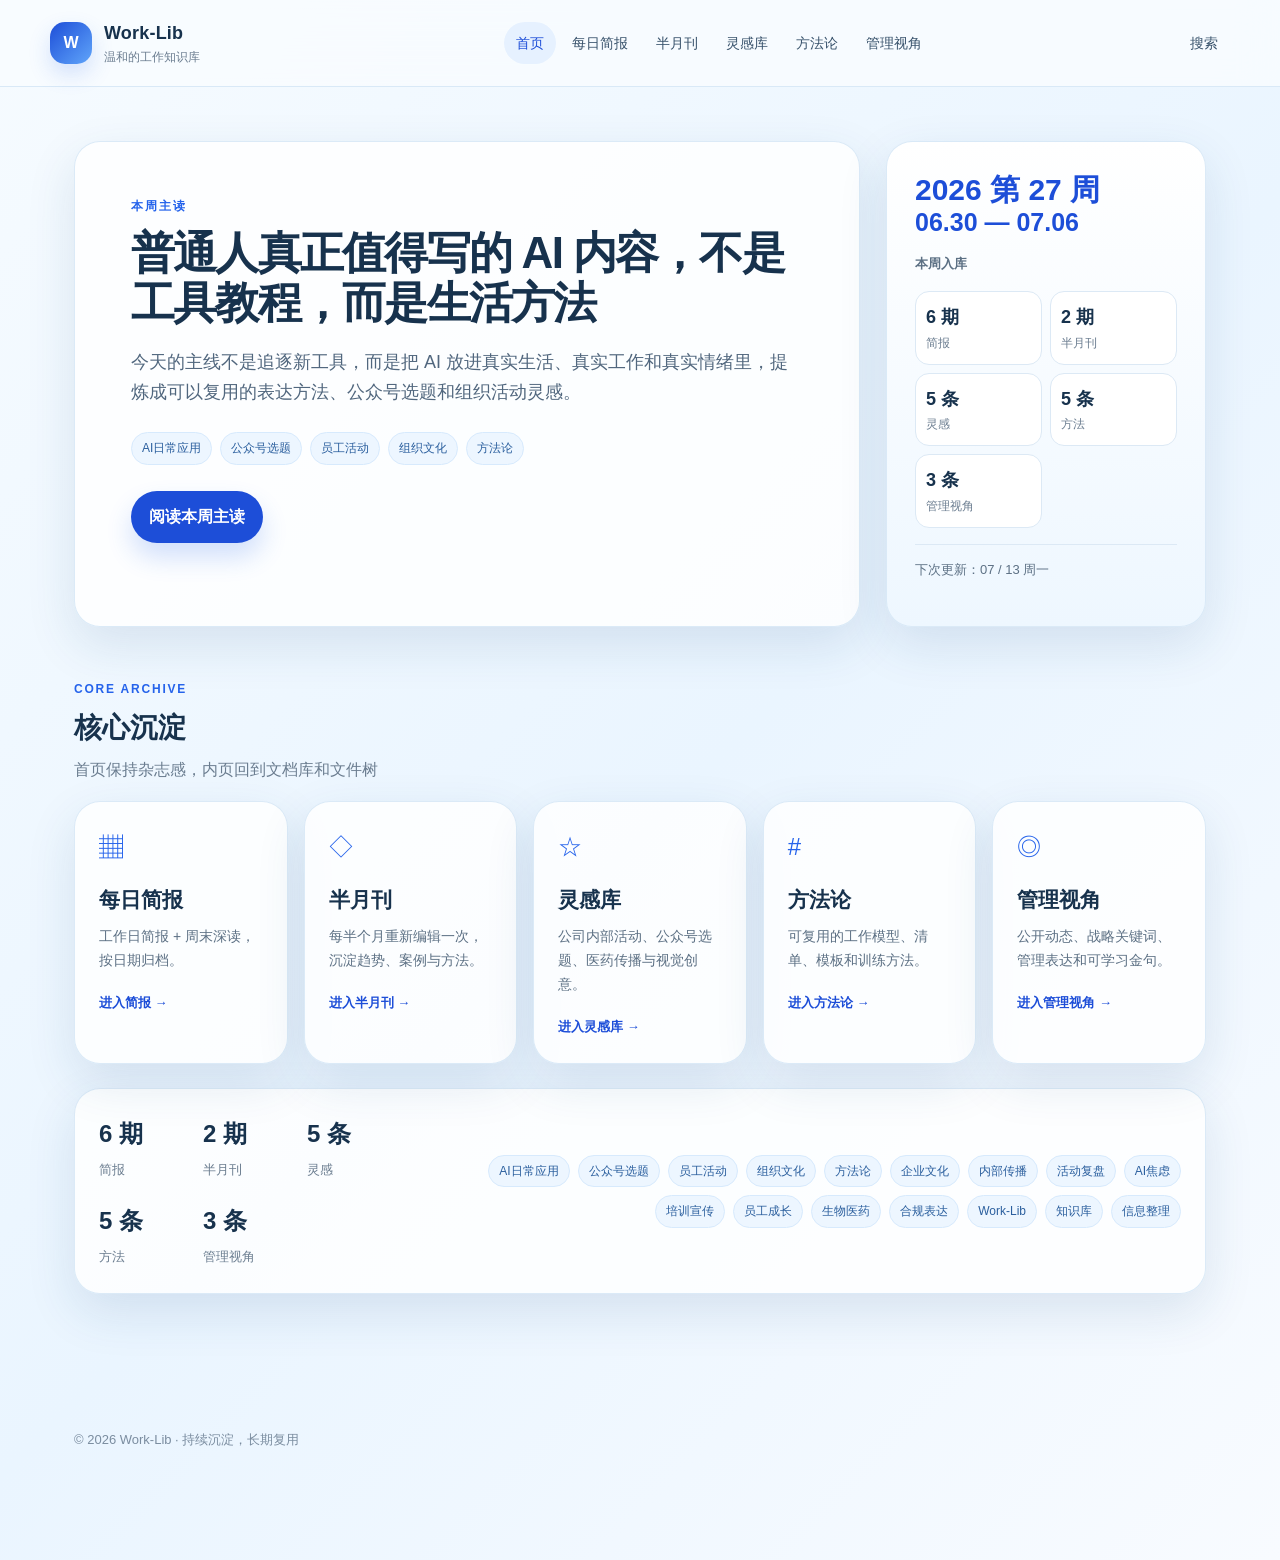
==== commit 88040211: "Add files via upload" ====
--- a/index.html
+++ b/index.html
@@ -1,86 +1,60 @@
 <!DOCTYPE html>
 <html lang="zh-CN">
-<head><meta charset="UTF-8" />
-<meta name="viewport" content="width=device-width, initial-scale=1.0" />
-<title>Work-Lib｜温和的工作知识库</title>
-<meta name="description" content="Work-Lib：每日简报、半月刊、灵感库、方法论。" />
-<link rel="stylesheet" href="style.css" /></head>
+<head>
+  <meta charset="UTF-8" />
+  <meta name="viewport" content="width=device-width, initial-scale=1.0" />
+  <title>Work-Lib｜温和的工作知识库</title>
+  <meta name="description" content="Work-Lib：每日简报、半月刊、灵感库、方法论、管理视角。" />
+  <link rel="stylesheet" href="style.css" />
+</head>
 <body data-page="home">
 <header class="site-header">
-  <a class="brand" href="index.html">
-    <span class="brand-icon">W</span>
-    <span><strong>Work-Lib</strong><em>温和的工作知识库</em></span>
-  </a>
+  <a class="brand" href="index.html"><span class="brand-icon">W</span><span><strong>Work-Lib</strong><em>温和的工作知识库</em></span></a>
   <nav class="top-nav">
     <a href="index.html" data-nav="home">首页</a>
     <a href="daily.html" data-nav="daily">每日简报</a>
     <a href="magazine.html" data-nav="magazine">半月刊</a>
-    <a href="inspiration.html" data-nav="collection">灵感库</a>
+    <a href="inspiration.html" data-nav="inspiration">灵感库</a>
     <a href="methods.html" data-nav="methods">方法论</a>
+    <a href="management.html" data-nav="management">管理视角</a>
   </nav>
   <a class="search-link" href="search.html">搜索</a>
 </header>
+
 <main class="home">
   <section class="hero">
     <div class="hero-copy">
-      <p class="kicker">今日主读</p>
-      <h1 id="homeTitle">把员工活动宣传升级为一条可持续的沟通链路</h1>
-      <p class="lead" id="homeSummary">从“发一条消息”到“形成一次连接”，让每一次活动被看见、被理解、被记住，最终沉淀为组织文化的正向循环。</p>
+      <p class="kicker">本周主读</p>
+      <h1 id="homeTitle"></h1>
+      <p class="lead" id="homeSummary"></p>
       <div class="tag-row" id="homeTags"></div>
-      <a class="primary" id="homeIssueLink" href="issue.html?id=daily-2026-07-04">阅读今日简报</a>
+      <a class="primary" id="homeIssueLink" href="#">阅读本周主读</a>
     </div>
-    <aside class="today-card">
-      <div class="date-line" id="homeDate">07 / 04</div>
-      <p class="small-label">今日行动</p>
-      <p id="homeAction">用 10 分钟，为最近一个活动增加“一句话活动回声”收集机制。</p>
-      <a id="homeActionLink" href="issue.html?id=daily-2026-07-04">查看详情 →</a>
+    <aside class="today-card weekly-card">
+      <div class="date-line" id="homeWeek"></div>
+      <p class="small-label">本周入库</p>
+      <div class="weekly-stats" id="homeStatsCard"></div>
+      <p class="next-update" id="homeNext"></p>
     </aside>
   </section>
-
   <section class="core">
-    <div class="section-title">
-      <p>CORE ARCHIVE</p>
-      <h2>核心沉淀</h2>
-      <span>精选内容沉淀为可复用的工作资产</span>
-    </div>
-    <div class="core-grid">
-      <a class="core-card" href="magazine.html">
-        <div class="icon">◇</div>
-        <h3>半月刊</h3>
-        <p>每半个月重新编辑一次，整理趋势、案例、洞察与方法。</p>
-        <span>进入半月刊 →</span>
-      </a>
-      <a class="core-card" href="inspiration.html">
-        <div class="icon">☆</div>
-        <h3>灵感库</h3>
-        <p>经过筛选后留下的案例、选题、视觉、工具与创意线索，适合反复查阅、持续启发。</p>
-        <span>进入灵感库 →</span>
-      </a>
-      <a class="core-card" href="methods.html">
-        <div class="icon">#</div>
-        <h3>方法论</h3>
-        <p>可复用的工作模型、行动清单与表达框架，帮助你把灵感变成行动。</p>
-        <span>进入方法论 →</span>
-      </a>
+    <div class="section-title"><p>CORE ARCHIVE</p><h2>核心沉淀</h2><span>首页保持杂志感，内页回到文档库和文件树</span></div>
+    <div class="core-grid five">
+      <a class="core-card" href="daily.html"><div class="icon">▦</div><h3>每日简报</h3><p>工作日简报 + 周末深读，按日期归档。</p><span>进入简报 →</span></a>
+      <a class="core-card" href="magazine.html"><div class="icon">◇</div><h3>半月刊</h3><p>每半个月重新编辑一次，沉淀趋势、案例与方法。</p><span>进入半月刊 →</span></a>
+      <a class="core-card" href="inspiration.html"><div class="icon">☆</div><h3>灵感库</h3><p>公司内部活动、公众号选题、医药传播与视觉创意。</p><span>进入灵感库 →</span></a>
+      <a class="core-card" href="methods.html"><div class="icon">#</div><h3>方法论</h3><p>可复用的工作模型、清单、模板和训练方法。</p><span>进入方法论 →</span></a>
+      <a class="core-card" href="management.html"><div class="icon">◎</div><h3>管理视角</h3><p>公开动态、战略关键词、管理表达和可学习金句。</p><span>进入管理视角 →</span></a>
     </div>
   </section>
+  <section class="data-strip"><div class="stat-list" id="homeStats"></div><div class="tag-cloud" id="homeHotTags"></div></section>
+</main>
 
-  <section class="data-strip">
-    <div class="stat-list" id="homeStats"></div>
-    <div class="tag-cloud" id="homeHotTags"></div>
-  </section>
-</main>
-<footer class="site-footer">
-  <p>© 2026 Work-Lib · 持续沉淀，长期复用</p>
-</footer>
+<footer class="site-footer"><p>© 2026 Work-Lib · 持续沉淀，长期复用</p></footer>
 <nav class="bottom-nav">
-  <a href="index.html">首页</a>
-  <a href="daily.html">简报</a>
-  <a href="magazine.html">半月刊</a>
-  <a href="inspiration.html">灵感库</a>
-  <a href="methods.html">方法论</a>
+  <a href="index.html">首页</a><a href="daily.html">简报</a><a href="inspiration.html">灵感</a><a href="methods.html">方法</a><a href="management.html">管理</a>
 </nav>
 <script src="data.js"></script>
 <script src="script.js"></script>
 </body>
-</html>+</html>
--- a/style.css
+++ b/style.css
@@ -1,35 +1,3 @@
 
-*{box-sizing:border-box}
-:root{
-  --bg:#f7fbff;--paper:#fff;--ink:#14213d;--text:#243b63;--muted:#71819f;
-  --blue:#4f8cff;--blue2:#75a9ff;--blue3:#eaf3ff;--line:#dce8f8;
-  --shadow:0 18px 50px rgba(66,123,190,.10);--radius:26px;
-}
-body{margin:0;font-family:-apple-system,BlinkMacSystemFont,"Segoe UI","PingFang SC","Microsoft YaHei",sans-serif;background:linear-gradient(180deg,#fbfdff 0%,#f3f8ff 100%);color:var(--ink)}
-a{text-decoration:none;color:inherit}
-.site-header{height:76px;padding:0 7vw;display:flex;align-items:center;justify-content:space-between;border-bottom:1px solid var(--line);background:rgba(255,255,255,.86);backdrop-filter:blur(18px);position:sticky;top:0;z-index:20}
-.brand{display:flex;align-items:center;gap:12px}.brand-icon{width:42px;height:42px;border-radius:14px;display:grid;place-items:center;background:linear-gradient(135deg,#68a4ff,#2f6feb);color:white;font-weight:900;box-shadow:0 10px 24px rgba(79,140,255,.24)}
-.brand strong{font-size:22px;display:block;letter-spacing:-.03em}.brand em{font-size:12px;color:var(--muted);font-style:normal}
-.top-nav{display:flex;gap:34px;font-weight:700;color:var(--text)}.top-nav a{padding:26px 0;border-bottom:2px solid transparent}.top-nav a.active{color:#2f6feb;border-color:#2f6feb}
-.search-link{color:var(--text);font-weight:700}
-.home,.page{width:min(1200px,88vw);margin:0 auto;padding:38px 0 72px}
-.hero{display:grid;grid-template-columns:1.75fr .85fr;gap:44px;align-items:center;min-height:360px;margin:22px 0 70px;padding:46px 54px;border:1px solid var(--line);border-radius:30px;background:linear-gradient(120deg,#fff 0%,#f8fbff 56%,#eef6ff 100%);box-shadow:var(--shadow)}
-.kicker{margin:0 0 18px;color:#2f6feb;font-size:14px;font-weight:900;letter-spacing:.08em;text-transform:uppercase}
-.hero h1{margin:0;max-width:720px;font-size:46px;line-height:1.16;letter-spacing:-.045em;color:#15264a}
-.lead{max-width:680px;margin:22px 0 0;color:#607393;font-size:17px;line-height:1.9}
-.tag-row{display:flex;flex-wrap:wrap;gap:10px;margin:24px 0}.tag,.tag-row button{border:1px solid var(--line);background:#f2f7ff;color:#3175e8;padding:7px 13px;border-radius:999px;font-size:13px;font-weight:700}
-.primary{display:inline-flex;align-items:center;justify-content:center;height:46px;margin-top:10px;padding:0 22px;border-radius:14px;background:linear-gradient(135deg,#4f8cff,#2f6feb);color:white;font-weight:800;box-shadow:0 12px 24px rgba(79,140,255,.2)}
-.today-card{min-height:300px;padding:34px;border:1px solid var(--line);border-radius:28px;background:rgba(255,255,255,.86);box-shadow:var(--shadow)}
-.date-line{font-size:64px;line-height:1.05;color:#4f8cff;font-family:Georgia,"Times New Roman",serif;letter-spacing:.02em}
-.small-label{margin:22px 0 8px;color:#2f6feb;font-weight:900;font-size:18px}.today-card p:not(.small-label){color:#667794;line-height:1.8}.today-card a{color:#2f6feb;font-weight:800}
-.section-title{text-align:center;margin:0 0 34px}.section-title p{color:#2f6feb;font-size:13px;font-weight:900;letter-spacing:.14em;margin:0 0 10px}.section-title h2{font-size:32px;margin:0;color:#15264a}.section-title span{display:block;margin-top:8px;color:var(--muted)}
-.core{margin-bottom:72px}.core-grid{display:grid;grid-template-columns:repeat(3,1fr);gap:26px}.core-card{min-height:200px;padding:30px;border:1px solid var(--line);border-radius:24px;background:rgba(255,255,255,.9);box-shadow:var(--shadow);position:relative;overflow:hidden}.core-card:after{content:"";position:absolute;right:-38px;bottom:-60px;width:150px;height:150px;border-radius:32px;background:linear-gradient(135deg,rgba(117,169,255,.18),rgba(255,255,255,0));transform:rotate(18deg)}
-.icon{width:54px;height:54px;border-radius:18px;display:grid;place-items:center;background:#edf5ff;color:#3f7fed;font-size:28px;margin-bottom:18px}.core-card h3{font-size:26px;margin:0 0 12px;color:#17305c}.core-card p{color:#607393;line-height:1.75;margin:0 0 26px}.core-card span{color:#2f6feb;font-weight:800}
-.data-strip{display:grid;grid-template-columns:1fr 1.2fr;gap:26px;align-items:center;padding:26px 30px;border:1px solid var(--line);border-radius:22px;background:rgba(255,255,255,.86);box-shadow:var(--shadow)}
-.stat-list{display:grid;grid-template-columns:repeat(4,1fr);gap:20px}.stat strong{display:block;font-size:30px;color:#17305c}.stat span{color:var(--muted);font-size:13px}.tag-cloud{display:flex;flex-wrap:wrap;gap:10px;justify-content:flex-end}
-.page-hero{margin:24px 0 38px;text-align:left}.page-hero h1{font-size:46px;letter-spacing:-.05em;margin:0;color:#15264a}.page-hero p:not(.kicker){max-width:720px;color:#607393;line-height:1.8}
-.issue-list,.card-grid,.method-list,.magazine-list{display:grid;grid-template-columns:repeat(2,1fr);gap:24px}.issue-card,.simple-card,.method-card,.mag-card{padding:28px;border:1px solid var(--line);border-radius:24px;background:#fff;box-shadow:var(--shadow)}.issue-card h2,.simple-card h2,.method-card h2,.mag-card h2{margin:0 0 12px;font-size:26px;color:#17305c}.meta{display:flex;gap:12px;color:#7b8aa6;font-size:13px;margin-bottom:14px}.summary{color:#607393;line-height:1.8}.read{color:#2f6feb;font-weight:800}
-.issue-detail{padding:48px;border:1px solid var(--line);border-radius:30px;background:#fff;box-shadow:var(--shadow)}.issue-detail h1{font-size:46px;letter-spacing:-.05em;line-height:1.14;margin:0 0 14px}.issue-detail .subtitle{font-size:18px;color:#607393;line-height:1.9}.quote{margin:28px 0;padding:24px;border-left:4px solid #75a9ff;background:#f4f8ff;color:#17305c;border-radius:0 18px 18px 0}.section-block{margin-top:36px}.section-block h2{font-size:26px}.section-item{margin:20px 0;padding:22px;border:1px solid var(--line);border-radius:18px;background:#fbfdff}.section-item h3{margin:0 0 10px}.section-item p{color:#607393;line-height:1.85}.takeaway{font-weight:800;color:#2f6feb}
-.search-panel{padding:24px;background:#fff;border:1px solid var(--line);border-radius:24px;box-shadow:var(--shadow);margin-bottom:28px}.search-panel input{width:100%;height:52px;border:1px solid var(--line);border-radius:16px;padding:0 16px;font-size:16px}
-.site-footer{padding:26px;text-align:center;color:#97a6bf;border-top:1px solid var(--line)}.bottom-nav{display:none}
-@media(max-width:900px){.top-nav{display:none}.home,.page{width:calc(100vw - 28px);padding-bottom:90px}.hero,.data-strip{grid-template-columns:1fr;padding:28px}.hero h1,.page-hero h1,.issue-detail h1{font-size:34px}.date-line{font-size:46px}.core-grid,.issue-list,.card-grid,.method-list,.magazine-list{grid-template-columns:1fr}.stat-list{grid-template-columns:repeat(2,1fr)}.tag-cloud{justify-content:flex-start}.bottom-nav{position:fixed;bottom:0;left:0;right:0;background:rgba(255,255,255,.92);border-top:1px solid var(--line);display:grid;grid-template-columns:repeat(5,1fr);padding:10px 4px}.bottom-nav a{text-align:center;color:#607393;font-size:13px;font-weight:700}}
+:root{--bg:#eef6ff;--paper:#fff;--ink:#17324d;--muted:#6b7d90;--line:#dce9f5;--blue:#3b82f6;--blue2:#dbeafe;--soft:#f7fbff;--shadow:0 18px 50px rgba(24,72,120,.12);--radius:26px;--max:1180px}*{box-sizing:border-box}body{margin:0;font-family:-apple-system,BlinkMacSystemFont,"Segoe UI","PingFang SC","Microsoft YaHei",sans-serif;background:linear-gradient(135deg,#f6fbff 0,#eaf5ff 52%,#f8fbff 100%);color:var(--ink);line-height:1.72}a{color:inherit;text-decoration:none}.site-header{position:sticky;top:0;z-index:20;display:flex;align-items:center;gap:22px;padding:18px max(24px,calc((100vw - var(--max))/2));background:rgba(248,252,255,.86);backdrop-filter:blur(18px);border-bottom:1px solid rgba(210,229,246,.8)}.brand{display:flex;align-items:center;gap:12px;min-width:210px}.brand-icon{display:grid;place-items:center;width:42px;height:42px;border-radius:15px;background:linear-gradient(135deg,#1d4ed8,#60a5fa);color:white;font-weight:800;box-shadow:0 10px 22px rgba(37,99,235,.18)}.brand strong{display:block;font-size:18px;letter-spacing:.2px}.brand em{display:block;font-style:normal;color:var(--muted);font-size:12px;margin-top:-2px}.top-nav{display:flex;gap:4px;flex:1;justify-content:center}.top-nav a,.search-link{padding:9px 12px;border-radius:999px;color:#37516b;font-size:14px}.top-nav a.active,.top-nav a:hover,.search-link:hover{background:#e6f1ff;color:#1d4ed8}.home,.search-page{max-width:var(--max);margin:0 auto;padding:54px 24px 96px}.hero{display:grid;grid-template-columns:minmax(0,1fr) 320px;gap:26px;align-items:stretch}.hero-copy,.today-card,.core-card,.data-strip,.search-hero,.library-main,.library-tree,.reader{background:rgba(255,255,255,.82);border:1px solid rgba(215,232,247,.9);box-shadow:var(--shadow);border-radius:var(--radius)}.hero-copy{padding:54px 56px}.kicker{margin:0 0 12px;color:#2563eb;font-size:12px;letter-spacing:.16em;font-weight:700;text-transform:uppercase}.hero h1{font-size:44px;line-height:1.14;margin:0 0 18px;letter-spacing:-.04em}.lead{font-size:18px;color:#51677e;margin:0 0 24px;max-width:760px}.tag-row{display:flex;flex-wrap:wrap;gap:8px;margin:12px 0 26px}.tag,.tag-cloud span{display:inline-flex;padding:5px 10px;border-radius:999px;background:#edf6ff;color:#2b5f9e;font-size:12px;border:1px solid #d7eafd}.primary{display:inline-flex;align-items:center;gap:8px;border-radius:999px;background:#1d4ed8;color:white;padding:12px 18px;font-weight:700;box-shadow:0 14px 26px rgba(37,99,235,.2)}.today-card{padding:32px 28px;background:linear-gradient(180deg,#ffffff 0,#eef7ff 100%)}.date-line{font-size:30px;line-height:1.05;font-weight:800;color:#1d4ed8;margin-bottom:16px}.small-label{margin:0 0 12px;font-size:13px;color:#5c7084;font-weight:700}.weekly-stats{display:grid;grid-template-columns:1fr 1fr;gap:8px;margin:16px 0}.weekly-stats div{padding:10px;border-radius:14px;background:white;border:1px solid #dce9f5}.weekly-stats b{display:block;font-size:18px}.weekly-stats span{display:block;font-size:12px;color:#6b7d90}.next-update{font-size:13px;color:#5c7084;border-top:1px solid #dce9f5;margin-top:16px;padding-top:14px}.section-title{margin:52px 0 18px}.section-title p{margin:0;color:#2563eb;font-size:12px;letter-spacing:.15em;font-weight:700}.section-title h2{margin:4px 0;font-size:28px}.section-title span{color:#6b7d90}.core-grid{display:grid;grid-template-columns:repeat(3,1fr);gap:16px}.core-grid.five{grid-template-columns:repeat(5,1fr)}.core-card{display:block;padding:24px;transition:.2s}.core-card:hover{transform:translateY(-3px);box-shadow:0 22px 60px rgba(24,72,120,.16)}.core-card .icon{font-size:24px;color:#2563eb}.core-card h3{margin:14px 0 6px;font-size:21px}.core-card p{margin:0 0 16px;color:#5c7084;font-size:14px}.core-card span{color:#1d4ed8;font-weight:700;font-size:13px}.data-strip{margin-top:24px;padding:24px;display:flex;justify-content:space-between;gap:22px}.stat-list{display:flex;gap:18px;flex-wrap:wrap}.stat-list div{min-width:86px}.stat-list b{display:block;font-size:24px}.stat-list span{color:#6b7d90;font-size:13px}.tag-cloud{display:flex;flex-wrap:wrap;gap:8px;align-content:center;justify-content:flex-end}.library-shell,.reading-shell{max-width:var(--max);margin:0 auto;padding:34px 24px 96px;display:grid;grid-template-columns:286px minmax(0,1fr);gap:20px;align-items:start}.library-tree{position:sticky;top:92px;padding:18px;max-height:calc(100vh - 118px);overflow:auto;box-shadow:none;background:rgba(255,255,255,.74)}.tree-title{padding:4px 4px 16px;border-bottom:1px solid var(--line);margin-bottom:10px}.tree-title strong{display:block;font-size:18px}.tree-title span{display:block;color:var(--muted);font-size:12px}.tree-group{margin:14px 0}.tree-group-title{font-size:12px;color:#2563eb;font-weight:800;letter-spacing:.08em;margin:0 0 8px}.tree-link{display:block;padding:8px 10px;border-radius:12px;color:#405970;font-size:14px;line-height:1.45}.tree-link:hover,.tree-link.active{background:#eaf4ff;color:#1d4ed8}.library-main{padding:28px;box-shadow:none}.library-head{border-bottom:1px solid var(--line);padding-bottom:20px;margin-bottom:18px}.library-head h1{font-size:32px;margin:0 0 4px}.library-head p:not(.kicker){margin:0;color:var(--muted)}.doc-list{display:flex;flex-direction:column}.doc-row{display:grid;grid-template-columns:120px minmax(0,1fr) 92px;gap:18px;padding:18px 0;border-bottom:1px solid var(--line);align-items:start}.doc-row:hover .doc-title{color:#1d4ed8}.doc-date{font-size:13px;color:#6b7d90}.doc-title{font-size:18px;font-weight:800;margin:0 0 5px}.doc-summary{color:#5c7084;margin:0;font-size:14px}.doc-meta{text-align:right;color:#6b7d90;font-size:12px}.mini-tags{display:flex;gap:6px;flex-wrap:wrap;margin-top:8px}.mini-tags span{font-size:11px;padding:2px 7px;border-radius:999px;background:#f0f7ff;color:#356694}.reader{padding:42px 52px;box-shadow:none;max-width:860px}.reader-top{border-bottom:1px solid var(--line);padding-bottom:24px;margin-bottom:28px}.reader-type{font-size:13px;color:#2563eb;font-weight:800}.reader h1{font-size:38px;line-height:1.18;letter-spacing:-.03em;margin:10px 0 12px}.reader-summary{font-size:18px;color:#526a80}.reader-section{margin:34px 0}.reader-section h2{font-size:24px;margin:0 0 12px}.reader p{margin:12px 0}.reader ul{padding-left:0;list-style:none}.reader li{margin:10px 0;padding-left:18px;position:relative}.reader li:before{content:"";width:6px;height:6px;border-radius:50%;background:#60a5fa;position:absolute;left:0;top:.74em}.insight-item{border-left:3px solid #bfdbfe;padding:12px 0 12px 16px;margin:14px 0}.insight-item h3{margin:0 0 6px;font-size:18px}.takeaway{background:#f4f9ff;border:1px solid #dceefe;border-radius:16px;padding:12px 14px;color:#315a82}.source-list{border-top:1px solid var(--line);margin-top:34px;padding-top:18px;color:#6b7d90;font-size:13px}.search-hero{padding:36px;margin-bottom:20px}.search-hero h1{font-size:36px;margin:0 0 8px}.search-hero p{color:#6b7d90}#searchInput{width:100%;padding:15px 18px;border:1px solid #cfe2f3;border-radius:16px;font-size:16px;outline:none;background:white}.search-results{background:white;border:1px solid var(--line);border-radius:24px;padding:10px 24px;box-shadow:var(--shadow)}.site-footer{max-width:var(--max);margin:0 auto;padding:26px 24px 96px;color:#7b8da0;font-size:13px}.bottom-nav{display:none}.empty{color:#7b8da0;background:#f7fbff;border:1px dashed #cfe2f3;border-radius:18px;padding:22px}.pill-note{display:inline-block;background:#fff7ed;color:#9a3412;border:1px solid #fed7aa;border-radius:999px;padding:4px 10px;font-size:12px;font-weight:700}
+@media(max-width:980px){.site-header{padding:12px 16px}.top-nav{display:none}.brand em{display:none}.search-link{margin-left:auto}.home,.search-page{padding:28px 16px 86px}.hero{grid-template-columns:1fr}.hero-copy{padding:32px 24px}.hero h1{font-size:31px}.lead{font-size:16px}.core-grid,.core-grid.five{grid-template-columns:1fr}.data-strip{display:block}.tag-cloud{justify-content:flex-start;margin-top:14px}.library-shell,.reading-shell{display:block;padding:18px 14px 86px}.library-tree{position:relative;top:0;max-height:none;margin-bottom:14px;border-radius:20px}.library-main,.reader{padding:22px 18px;border-radius:20px}.doc-row{grid-template-columns:1fr;gap:6px}.doc-meta{text-align:left}.reader h1{font-size:28px}.reader-summary{font-size:16px}.bottom-nav{position:fixed;left:0;right:0;bottom:0;display:grid;grid-template-columns:repeat(5,1fr);background:rgba(255,255,255,.94);backdrop-filter:blur(16px);border-top:1px solid var(--line);z-index:30}.bottom-nav a{text-align:center;padding:10px 4px 12px;font-size:12px;color:#4b647b}.site-footer{padding-bottom:78px}}
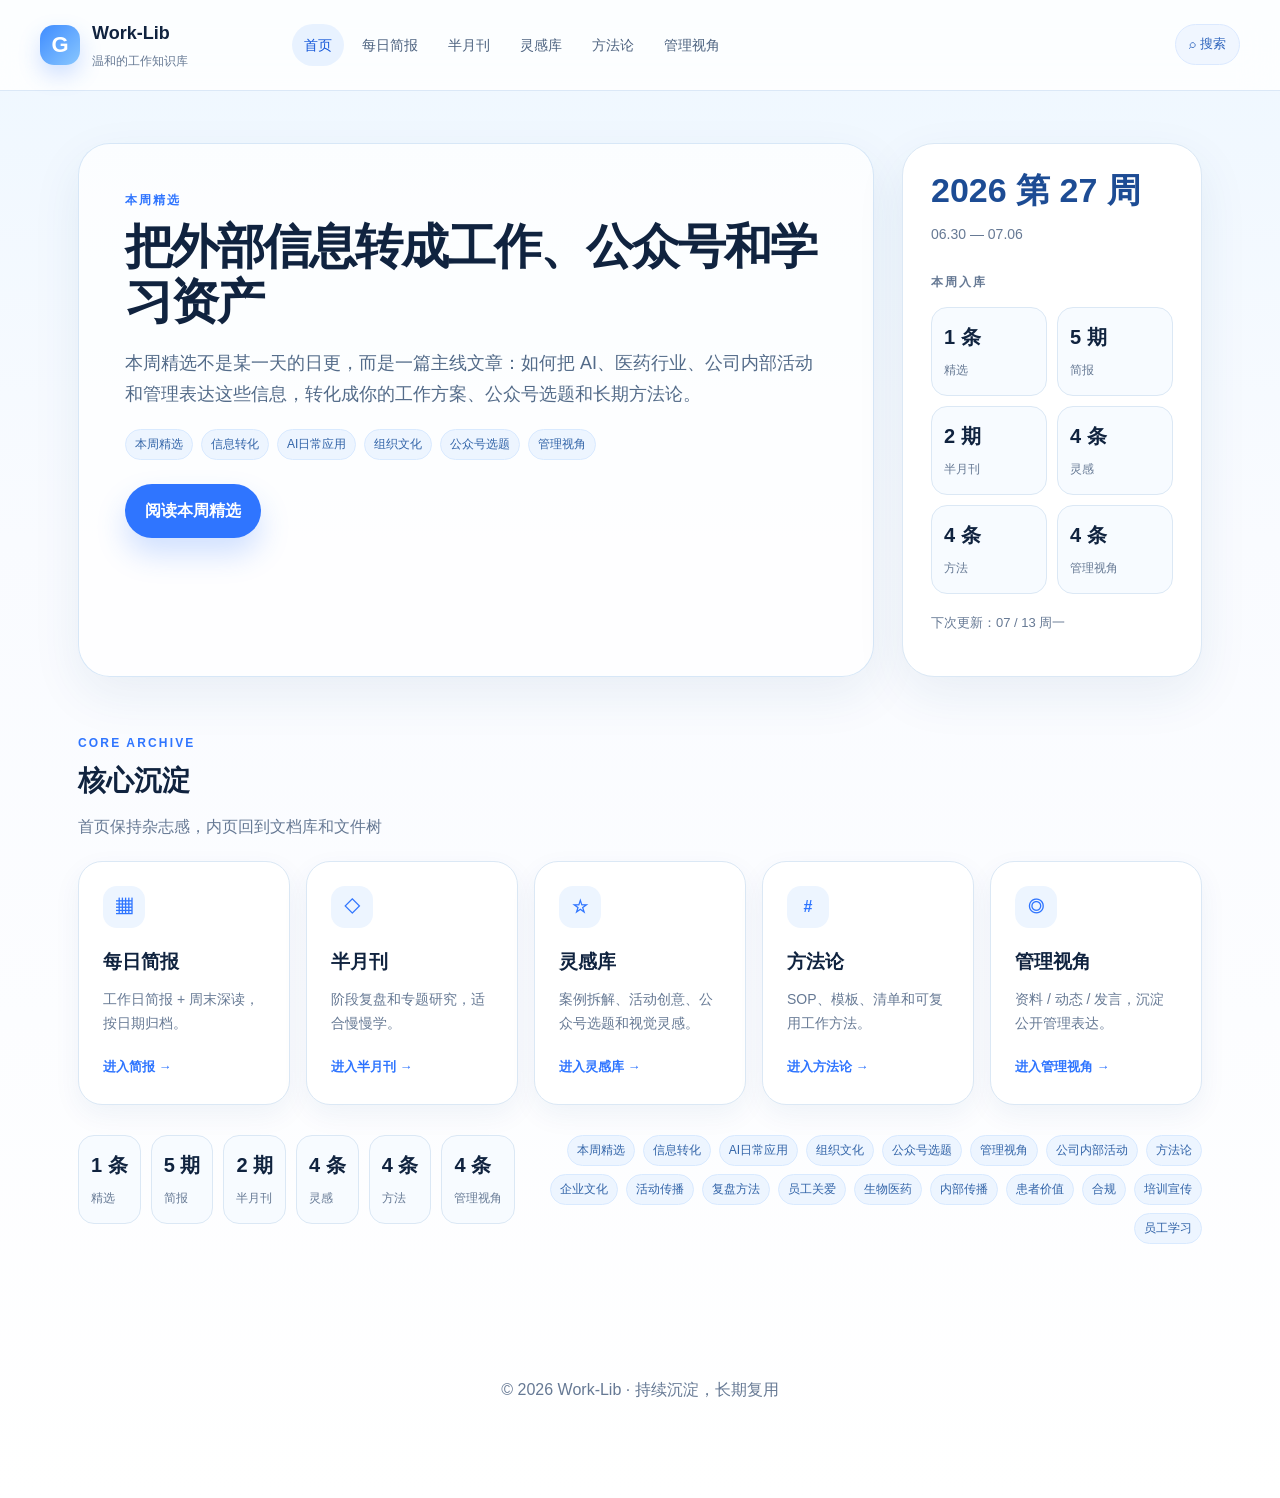
==== commit 05d09cb4: "Add files via upload" ====
--- a/index.html
+++ b/index.html
@@ -1,15 +1,5 @@
-<!DOCTYPE html>
-<html lang="zh-CN">
-<head>
-  <meta charset="UTF-8" />
-  <meta name="viewport" content="width=device-width, initial-scale=1.0" />
-  <title>Work-Lib｜温和的工作知识库</title>
-  <meta name="description" content="Work-Lib：每日简报、半月刊、灵感库、方法论、管理视角。" />
-  <link rel="stylesheet" href="style.css" />
-</head>
-<body data-page="home">
-<header class="site-header">
-  <a class="brand" href="index.html"><span class="brand-icon">W</span><span><strong>Work-Lib</strong><em>温和的工作知识库</em></span></a>
+<!DOCTYPE html><html lang="zh-CN"><head><meta charset="UTF-8" /><meta name="viewport" content="width=device-width, initial-scale=1.0" /><title>Work-Lib｜温和的工作知识库</title><meta name="description" content="Work-Lib：每日简报、半月刊、灵感库、方法论、管理视角。" /><link rel="stylesheet" href="style.css" /></head><body data-page="home"><header class="site-header">
+  <a class="brand" href="index.html"><span class="brand-icon">G</span><span><strong>Work-Lib</strong><em>温和的工作知识库</em></span></a>
   <nav class="top-nav">
     <a href="index.html" data-nav="home">首页</a>
     <a href="daily.html" data-nav="daily">每日简报</a>
@@ -18,43 +8,23 @@
     <a href="methods.html" data-nav="methods">方法论</a>
     <a href="management.html" data-nav="management">管理视角</a>
   </nav>
-  <a class="search-link" href="search.html">搜索</a>
-</header>
-
-<main class="home">
+  <a class="search-chip" href="search.html">⌕ 搜索</a>
+</header><main class="home">
   <section class="hero">
-    <div class="hero-copy">
-      <p class="kicker">本周主读</p>
-      <h1 id="homeTitle"></h1>
-      <p class="lead" id="homeSummary"></p>
-      <div class="tag-row" id="homeTags"></div>
-      <a class="primary" id="homeIssueLink" href="#">阅读本周主读</a>
-    </div>
-    <aside class="today-card weekly-card">
-      <div class="date-line" id="homeWeek"></div>
-      <p class="small-label">本周入库</p>
-      <div class="weekly-stats" id="homeStatsCard"></div>
-      <p class="next-update" id="homeNext"></p>
-    </aside>
+    <div class="hero-copy"><p class="kicker">本周精选</p><h1 id="homeTitle"></h1><p class="lead" id="homeSummary"></p><div class="tag-row" id="homeTags"></div><a class="primary" id="homeIssueLink" href="#">阅读本周精选</a></div>
+    <aside class="today-card weekly-card"><div class="date-line" id="homeWeek"></div><p class="small-label">本周入库</p><div class="weekly-stats" id="homeStatsCard"></div><p class="next-update" id="homeNext"></p></aside>
   </section>
-  <section class="core">
-    <div class="section-title"><p>CORE ARCHIVE</p><h2>核心沉淀</h2><span>首页保持杂志感，内页回到文档库和文件树</span></div>
-    <div class="core-grid five">
-      <a class="core-card" href="daily.html"><div class="icon">▦</div><h3>每日简报</h3><p>工作日简报 + 周末深读，按日期归档。</p><span>进入简报 →</span></a>
-      <a class="core-card" href="magazine.html"><div class="icon">◇</div><h3>半月刊</h3><p>每半个月重新编辑一次，沉淀趋势、案例与方法。</p><span>进入半月刊 →</span></a>
-      <a class="core-card" href="inspiration.html"><div class="icon">☆</div><h3>灵感库</h3><p>公司内部活动、公众号选题、医药传播与视觉创意。</p><span>进入灵感库 →</span></a>
-      <a class="core-card" href="methods.html"><div class="icon">#</div><h3>方法论</h3><p>可复用的工作模型、清单、模板和训练方法。</p><span>进入方法论 →</span></a>
-      <a class="core-card" href="management.html"><div class="icon">◎</div><h3>管理视角</h3><p>公开动态、战略关键词、管理表达和可学习金句。</p><span>进入管理视角 →</span></a>
-    </div>
-  </section>
+  <section class="core"><div class="section-title"><p>CORE ARCHIVE</p><h2>核心沉淀</h2><span>首页保持杂志感，内页回到文档库和文件树</span></div><div class="core-grid five">
+    <a class="core-card" href="daily.html"><div class="icon">▦</div><h3>每日简报</h3><p>工作日简报 + 周末深读，按日期归档。</p><span>进入简报 →</span></a>
+    <a class="core-card" href="magazine.html"><div class="icon">◇</div><h3>半月刊</h3><p>阶段复盘和专题研究，适合慢慢学。</p><span>进入半月刊 →</span></a>
+    <a class="core-card" href="inspiration.html"><div class="icon">☆</div><h3>灵感库</h3><p>案例拆解、活动创意、公众号选题和视觉灵感。</p><span>进入灵感库 →</span></a>
+    <a class="core-card" href="methods.html"><div class="icon">#</div><h3>方法论</h3><p>SOP、模板、清单和可复用工作方法。</p><span>进入方法论 →</span></a>
+    <a class="core-card" href="management.html"><div class="icon">◎</div><h3>管理视角</h3><p>资料 / 动态 / 发言，沉淀公开管理表达。</p><span>进入管理视角 →</span></a>
+  </div></section>
   <section class="data-strip"><div class="stat-list" id="homeStats"></div><div class="tag-cloud" id="homeHotTags"></div></section>
-</main>
-
-<footer class="site-footer"><p>© 2026 Work-Lib · 持续沉淀，长期复用</p></footer>
+</main><footer class="site-footer"><p>© 2026 Work-Lib · 持续沉淀，长期复用</p></footer>
 <nav class="bottom-nav">
-  <a href="index.html">首页</a><a href="daily.html">简报</a><a href="inspiration.html">灵感</a><a href="methods.html">方法</a><a href="management.html">管理</a>
+  <a href="index.html">首页</a><a href="daily.html">简报</a><a href="magazine.html">半月</a><a href="inspiration.html">灵感</a><a href="methods.html">方法</a><a href="management.html">管理</a>
 </nav>
 <script src="data.js"></script>
-<script src="script.js"></script>
-</body>
-</html>
+<script src="script.js"></script></body></html>
--- a/style.css
+++ b/style.css
@@ -1,3 +1,2 @@
 
-:root{--bg:#eef6ff;--paper:#fff;--ink:#17324d;--muted:#6b7d90;--line:#dce9f5;--blue:#3b82f6;--blue2:#dbeafe;--soft:#f7fbff;--shadow:0 18px 50px rgba(24,72,120,.12);--radius:26px;--max:1180px}*{box-sizing:border-box}body{margin:0;font-family:-apple-system,BlinkMacSystemFont,"Segoe UI","PingFang SC","Microsoft YaHei",sans-serif;background:linear-gradient(135deg,#f6fbff 0,#eaf5ff 52%,#f8fbff 100%);color:var(--ink);line-height:1.72}a{color:inherit;text-decoration:none}.site-header{position:sticky;top:0;z-index:20;display:flex;align-items:center;gap:22px;padding:18px max(24px,calc((100vw - var(--max))/2));background:rgba(248,252,255,.86);backdrop-filter:blur(18px);border-bottom:1px solid rgba(210,229,246,.8)}.brand{display:flex;align-items:center;gap:12px;min-width:210px}.brand-icon{display:grid;place-items:center;width:42px;height:42px;border-radius:15px;background:linear-gradient(135deg,#1d4ed8,#60a5fa);color:white;font-weight:800;box-shadow:0 10px 22px rgba(37,99,235,.18)}.brand strong{display:block;font-size:18px;letter-spacing:.2px}.brand em{display:block;font-style:normal;color:var(--muted);font-size:12px;margin-top:-2px}.top-nav{display:flex;gap:4px;flex:1;justify-content:center}.top-nav a,.search-link{padding:9px 12px;border-radius:999px;color:#37516b;font-size:14px}.top-nav a.active,.top-nav a:hover,.search-link:hover{background:#e6f1ff;color:#1d4ed8}.home,.search-page{max-width:var(--max);margin:0 auto;padding:54px 24px 96px}.hero{display:grid;grid-template-columns:minmax(0,1fr) 320px;gap:26px;align-items:stretch}.hero-copy,.today-card,.core-card,.data-strip,.search-hero,.library-main,.library-tree,.reader{background:rgba(255,255,255,.82);border:1px solid rgba(215,232,247,.9);box-shadow:var(--shadow);border-radius:var(--radius)}.hero-copy{padding:54px 56px}.kicker{margin:0 0 12px;color:#2563eb;font-size:12px;letter-spacing:.16em;font-weight:700;text-transform:uppercase}.hero h1{font-size:44px;line-height:1.14;margin:0 0 18px;letter-spacing:-.04em}.lead{font-size:18px;color:#51677e;margin:0 0 24px;max-width:760px}.tag-row{display:flex;flex-wrap:wrap;gap:8px;margin:12px 0 26px}.tag,.tag-cloud span{display:inline-flex;padding:5px 10px;border-radius:999px;background:#edf6ff;color:#2b5f9e;font-size:12px;border:1px solid #d7eafd}.primary{display:inline-flex;align-items:center;gap:8px;border-radius:999px;background:#1d4ed8;color:white;padding:12px 18px;font-weight:700;box-shadow:0 14px 26px rgba(37,99,235,.2)}.today-card{padding:32px 28px;background:linear-gradient(180deg,#ffffff 0,#eef7ff 100%)}.date-line{font-size:30px;line-height:1.05;font-weight:800;color:#1d4ed8;margin-bottom:16px}.small-label{margin:0 0 12px;font-size:13px;color:#5c7084;font-weight:700}.weekly-stats{display:grid;grid-template-columns:1fr 1fr;gap:8px;margin:16px 0}.weekly-stats div{padding:10px;border-radius:14px;background:white;border:1px solid #dce9f5}.weekly-stats b{display:block;font-size:18px}.weekly-stats span{display:block;font-size:12px;color:#6b7d90}.next-update{font-size:13px;color:#5c7084;border-top:1px solid #dce9f5;margin-top:16px;padding-top:14px}.section-title{margin:52px 0 18px}.section-title p{margin:0;color:#2563eb;font-size:12px;letter-spacing:.15em;font-weight:700}.section-title h2{margin:4px 0;font-size:28px}.section-title span{color:#6b7d90}.core-grid{display:grid;grid-template-columns:repeat(3,1fr);gap:16px}.core-grid.five{grid-template-columns:repeat(5,1fr)}.core-card{display:block;padding:24px;transition:.2s}.core-card:hover{transform:translateY(-3px);box-shadow:0 22px 60px rgba(24,72,120,.16)}.core-card .icon{font-size:24px;color:#2563eb}.core-card h3{margin:14px 0 6px;font-size:21px}.core-card p{margin:0 0 16px;color:#5c7084;font-size:14px}.core-card span{color:#1d4ed8;font-weight:700;font-size:13px}.data-strip{margin-top:24px;padding:24px;display:flex;justify-content:space-between;gap:22px}.stat-list{display:flex;gap:18px;flex-wrap:wrap}.stat-list div{min-width:86px}.stat-list b{display:block;font-size:24px}.stat-list span{color:#6b7d90;font-size:13px}.tag-cloud{display:flex;flex-wrap:wrap;gap:8px;align-content:center;justify-content:flex-end}.library-shell,.reading-shell{max-width:var(--max);margin:0 auto;padding:34px 24px 96px;display:grid;grid-template-columns:286px minmax(0,1fr);gap:20px;align-items:start}.library-tree{position:sticky;top:92px;padding:18px;max-height:calc(100vh - 118px);overflow:auto;box-shadow:none;background:rgba(255,255,255,.74)}.tree-title{padding:4px 4px 16px;border-bottom:1px solid var(--line);margin-bottom:10px}.tree-title strong{display:block;font-size:18px}.tree-title span{display:block;color:var(--muted);font-size:12px}.tree-group{margin:14px 0}.tree-group-title{font-size:12px;color:#2563eb;font-weight:800;letter-spacing:.08em;margin:0 0 8px}.tree-link{display:block;padding:8px 10px;border-radius:12px;color:#405970;font-size:14px;line-height:1.45}.tree-link:hover,.tree-link.active{background:#eaf4ff;color:#1d4ed8}.library-main{padding:28px;box-shadow:none}.library-head{border-bottom:1px solid var(--line);padding-bottom:20px;margin-bottom:18px}.library-head h1{font-size:32px;margin:0 0 4px}.library-head p:not(.kicker){margin:0;color:var(--muted)}.doc-list{display:flex;flex-direction:column}.doc-row{display:grid;grid-template-columns:120px minmax(0,1fr) 92px;gap:18px;padding:18px 0;border-bottom:1px solid var(--line);align-items:start}.doc-row:hover .doc-title{color:#1d4ed8}.doc-date{font-size:13px;color:#6b7d90}.doc-title{font-size:18px;font-weight:800;margin:0 0 5px}.doc-summary{color:#5c7084;margin:0;font-size:14px}.doc-meta{text-align:right;color:#6b7d90;font-size:12px}.mini-tags{display:flex;gap:6px;flex-wrap:wrap;margin-top:8px}.mini-tags span{font-size:11px;padding:2px 7px;border-radius:999px;background:#f0f7ff;color:#356694}.reader{padding:42px 52px;box-shadow:none;max-width:860px}.reader-top{border-bottom:1px solid var(--line);padding-bottom:24px;margin-bottom:28px}.reader-type{font-size:13px;color:#2563eb;font-weight:800}.reader h1{font-size:38px;line-height:1.18;letter-spacing:-.03em;margin:10px 0 12px}.reader-summary{font-size:18px;color:#526a80}.reader-section{margin:34px 0}.reader-section h2{font-size:24px;margin:0 0 12px}.reader p{margin:12px 0}.reader ul{padding-left:0;list-style:none}.reader li{margin:10px 0;padding-left:18px;position:relative}.reader li:before{content:"";width:6px;height:6px;border-radius:50%;background:#60a5fa;position:absolute;left:0;top:.74em}.insight-item{border-left:3px solid #bfdbfe;padding:12px 0 12px 16px;margin:14px 0}.insight-item h3{margin:0 0 6px;font-size:18px}.takeaway{background:#f4f9ff;border:1px solid #dceefe;border-radius:16px;padding:12px 14px;color:#315a82}.source-list{border-top:1px solid var(--line);margin-top:34px;padding-top:18px;color:#6b7d90;font-size:13px}.search-hero{padding:36px;margin-bottom:20px}.search-hero h1{font-size:36px;margin:0 0 8px}.search-hero p{color:#6b7d90}#searchInput{width:100%;padding:15px 18px;border:1px solid #cfe2f3;border-radius:16px;font-size:16px;outline:none;background:white}.search-results{background:white;border:1px solid var(--line);border-radius:24px;padding:10px 24px;box-shadow:var(--shadow)}.site-footer{max-width:var(--max);margin:0 auto;padding:26px 24px 96px;color:#7b8da0;font-size:13px}.bottom-nav{display:none}.empty{color:#7b8da0;background:#f7fbff;border:1px dashed #cfe2f3;border-radius:18px;padding:22px}.pill-note{display:inline-block;background:#fff7ed;color:#9a3412;border:1px solid #fed7aa;border-radius:999px;padding:4px 10px;font-size:12px;font-weight:700}
-@media(max-width:980px){.site-header{padding:12px 16px}.top-nav{display:none}.brand em{display:none}.search-link{margin-left:auto}.home,.search-page{padding:28px 16px 86px}.hero{grid-template-columns:1fr}.hero-copy{padding:32px 24px}.hero h1{font-size:31px}.lead{font-size:16px}.core-grid,.core-grid.five{grid-template-columns:1fr}.data-strip{display:block}.tag-cloud{justify-content:flex-start;margin-top:14px}.library-shell,.reading-shell{display:block;padding:18px 14px 86px}.library-tree{position:relative;top:0;max-height:none;margin-bottom:14px;border-radius:20px}.library-main,.reader{padding:22px 18px;border-radius:20px}.doc-row{grid-template-columns:1fr;gap:6px}.doc-meta{text-align:left}.reader h1{font-size:28px}.reader-summary{font-size:16px}.bottom-nav{position:fixed;left:0;right:0;bottom:0;display:grid;grid-template-columns:repeat(5,1fr);background:rgba(255,255,255,.94);backdrop-filter:blur(16px);border-top:1px solid var(--line);z-index:30}.bottom-nav a{text-align:center;padding:10px 4px 12px;font-size:12px;color:#4b647b}.site-footer{padding-bottom:78px}}
+:root{--bg:#f5f9ff;--paper:#fff;--ink:#10233f;--muted:#667994;--line:#dbe8f5;--blue:#2f75ff;--blue2:#e8f2ff;--soft:#f7fbff;--shadow:0 18px 50px rgba(21,74,130,.08);--yellow:#fff3b0}*{box-sizing:border-box}body{margin:0;background:linear-gradient(180deg,#eef7ff 0%,#f9fbff 36%,#fff 100%);color:var(--ink);font-family:-apple-system,BlinkMacSystemFont,"Segoe UI","PingFang SC","Microsoft YaHei",Arial,sans-serif;line-height:1.75}a{color:inherit;text-decoration:none}.site-header{position:sticky;top:0;z-index:20;display:flex;align-items:center;gap:22px;padding:18px 40px;background:rgba(255,255,255,.82);backdrop-filter:blur(18px);border-bottom:1px solid rgba(204,222,244,.7)}.brand{display:flex;align-items:center;gap:12px;min-width:230px}.brand-icon{width:40px;height:40px;border-radius:14px;display:grid;place-items:center;background:linear-gradient(135deg,#3f8cff,#89c7ff);color:#fff;font-weight:800;font-size:22px;box-shadow:0 10px 22px rgba(47,117,255,.22)}.brand strong{display:block;font-size:18px}.brand em{display:block;font-size:12px;color:var(--muted);font-style:normal;margin-top:1px}.top-nav{display:flex;align-items:center;gap:6px;flex:1}.top-nav a{padding:9px 12px;border-radius:999px;color:#4d6380;font-size:14px}.top-nav a.active,.top-nav a:hover{background:var(--blue2);color:#1457d9}.search-chip{font-size:13px;color:#2f65bd;background:#f0f6ff;border:1px solid #dbe9ff;border-radius:999px;padding:8px 13px;white-space:nowrap}.home{max-width:1180px;margin:0 auto;padding:52px 28px 80px}.hero{display:grid;grid-template-columns:minmax(0,1fr) 300px;gap:28px;align-items:stretch}.hero-copy{background:rgba(255,255,255,.72);border:1px solid rgba(205,225,246,.8);border-radius:32px;padding:46px;box-shadow:var(--shadow)}.kicker{font-size:12px;letter-spacing:.18em;color:var(--blue);font-weight:700;margin:0 0 8px}.hero h1{font-size:48px;line-height:1.16;margin:0 0 18px;letter-spacing:-.04em}.lead{font-size:18px;color:#536b89;max-width:760px}.tag-row,.mini-tags{display:flex;flex-wrap:wrap;gap:8px}.tag,.mini-tags span,.tag-cloud span{font-size:12px;color:#3264a8;background:#edf5ff;border:1px solid #d9eaff;padding:4px 9px;border-radius:999px}.primary{display:inline-flex;margin-top:24px;background:var(--blue);color:#fff;padding:13px 20px;border-radius:999px;font-weight:700;box-shadow:0 16px 30px rgba(47,117,255,.22)}.today-card{background:#fff;border:1px solid var(--line);border-radius:32px;padding:28px;box-shadow:var(--shadow)}.date-line{font-size:34px;line-height:1.1;font-weight:800;color:#1d4c94}.date-line small{font-size:14px;color:var(--muted);font-weight:500}.small-label{font-size:12px;letter-spacing:.16em;color:var(--muted);font-weight:700;margin:26px 0 14px}.weekly-stats{display:grid;grid-template-columns:1fr 1fr;gap:10px}.weekly-stats div,.stat-list div{background:var(--soft);border:1px solid var(--line);border-radius:16px;padding:12px}.weekly-stats b,.stat-list b{display:block;font-size:20px}.weekly-stats span,.stat-list span{font-size:12px;color:var(--muted)}.next-update{font-size:13px;color:var(--muted);margin-top:18px}.section-title{margin:56px 0 20px}.section-title p,.page-head p{font-size:12px;letter-spacing:.18em;color:var(--blue);font-weight:700;margin:0}.section-title h2,.page-head h1{margin:2px 0 8px;font-size:28px}.section-title span,.page-head span{color:var(--muted)}.core-grid{display:grid;grid-template-columns:repeat(5,1fr);gap:16px}.core-card{background:#fff;border:1px solid var(--line);border-radius:24px;padding:24px;min-height:210px;box-shadow:0 10px 28px rgba(21,74,130,.06)}.core-card:hover{transform:translateY(-2px);box-shadow:var(--shadow)}.core-card .icon{width:42px;height:42px;border-radius:14px;background:#edf5ff;color:var(--blue);display:grid;place-items:center;font-weight:800}.core-card h3{margin:18px 0 8px}.core-card p{font-size:14px;color:var(--muted);margin:0 0 16px}.core-card span{font-size:13px;color:var(--blue);font-weight:700}.data-strip{display:flex;gap:20px;align-items:flex-start;margin-top:30px}.stat-list{display:flex;gap:10px;flex-wrap:wrap}.tag-cloud{flex:1;display:flex;gap:8px;flex-wrap:wrap;justify-content:flex-end}.library-layout{max-width:1280px;margin:0 auto;padding:32px 24px 80px;display:grid;grid-template-columns:280px minmax(0,1fr);gap:28px}.tree-panel{position:sticky;top:92px;align-self:start;background:#fff;border:1px solid var(--line);border-radius:22px;padding:20px;max-height:calc(100vh - 124px);overflow:auto}.tree-head p{font-size:11px;letter-spacing:.18em;color:var(--blue);font-weight:800;margin:0}.tree-head h2{margin:2px 0 20px}.tree-group{margin-bottom:18px}.tree-group-title{font-size:12px;color:#7690ad;font-weight:800;margin:0 0 6px}.tree-link{display:block;padding:8px 10px;border-radius:12px;font-size:13px;color:#334d6f;line-height:1.4}.tree-link:hover,.tree-link.active{background:#edf5ff;color:#1457d9}.tree-date{font-size:11px;color:#8aa0b9;margin-right:6px}.content-panel,.reader-panel{background:#fff;border:1px solid var(--line);border-radius:24px;padding:32px;box-shadow:0 10px 32px rgba(21,74,130,.05)}.doc-list{display:flex;flex-direction:column;border-top:1px solid var(--line)}.doc-row{display:grid;grid-template-columns:120px minmax(0,1fr) 84px;gap:18px;padding:18px 0;border-bottom:1px solid var(--line);align-items:start}.doc-row:hover .doc-title{color:var(--blue)}.doc-date{font-size:12px;color:#7890ac}.doc-title{font-size:20px;line-height:1.32;margin:0 0 6px}.doc-summary{margin:0 0 8px;color:#5a708e;font-size:14px}.doc-meta{font-size:12px;color:var(--muted);text-align:right}.reader-layout{grid-template-columns:260px minmax(0,820px);justify-content:center}.reader-actions{display:flex;gap:10px;justify-content:flex-end;margin-bottom:14px}.ghost-btn{border:1px solid var(--line);background:#f8fbff;color:#45617f;border-radius:999px;padding:8px 13px;cursor:pointer}.ghost-btn:hover{background:#edf5ff;color:var(--blue)}.reader-top{padding-bottom:24px;border-bottom:1px solid var(--line);margin-bottom:30px}.reader-type{font-size:13px;color:var(--blue);font-weight:700}.reader-top h1{font-size:38px;line-height:1.22;margin:10px 0 14px;letter-spacing:-.03em}.reader-summary{font-size:18px;color:#516987}.reader-section{padding:10px 0 24px;border-bottom:1px solid #edf2f8}.reader-section h2{font-size:24px;margin:16px 0 14px}.reader-section p{font-size:16.5px;color:#263d59;margin:12px 0}.insight-item{background:#f8fbff;border:1px solid var(--line);border-radius:18px;padding:18px;margin:14px 0}.insight-item h3{margin:0 0 8px;font-size:18px}.takeaway{background:#f0f7ff;border-left:4px solid var(--blue);border-radius:12px;padding:12px 14px!important}.source-list{margin-top:28px;padding:18px;border-radius:18px;background:#f9fbff;border:1px solid var(--line);color:var(--muted);font-size:14px}.timeline-card{background:#f8fbff;border:1px solid var(--line);border-radius:20px;padding:22px;margin-bottom:24px}.timeline{display:flex;flex-direction:column;margin-top:12px}.timeline a{display:grid;grid-template-columns:130px 1fr;gap:14px;padding:12px 0;border-top:1px dashed #d8e6f5}.timeline b{color:var(--blue);font-size:13px}.mgmt-block{margin-top:28px}.search-page{max-width:920px;margin:0 auto;padding:52px 24px}.search-card{background:#fff;border:1px solid var(--line);border-radius:28px;padding:36px;box-shadow:var(--shadow)}#searchInput{width:100%;border:1px solid var(--line);border-radius:18px;padding:16px 18px;font-size:16px;margin:12px 0 26px;outline:none}#searchInput:focus{border-color:#8ab8ff;box-shadow:0 0 0 4px rgba(47,117,255,.08)}.site-footer{text-align:center;color:var(--muted);padding:36px 20px 78px}.bottom-nav{display:none}.note-toolbar{position:fixed;z-index:60;background:#1d4c94;color:#fff;border-radius:999px;box-shadow:0 14px 34px rgba(16,35,63,.22);padding:6px}.note-toolbar button{background:transparent;border:0;color:#fff;font-weight:700;padding:8px 12px;cursor:pointer}.hidden{display:none!important}.note-modal{position:fixed;inset:0;z-index:70;background:rgba(16,35,63,.28);display:grid;place-items:center;padding:20px}.note-box{background:#fff;border-radius:24px;box-shadow:0 22px 70px rgba(16,35,63,.28);width:min(560px,100%);padding:24px}.note-box h3{margin:0 0 8px}.note-quote{font-size:14px;color:#526b88;background:#f7fbff;border-left:4px solid #9ec7ff;padding:10px 12px;border-radius:8px;max-height:120px;overflow:auto}.note-box textarea{width:100%;min-height:130px;border:1px solid var(--line);border-radius:14px;padding:12px;font-size:15px;resize:vertical}.note-actions{display:grid;grid-template-columns:auto 1fr auto auto;gap:10px;margin-top:14px}.note-actions button{border:1px solid var(--line);border-radius:999px;background:#f8fbff;padding:8px 14px;cursor:pointer}.note-actions button:last-child{background:var(--blue);color:#fff;border-color:var(--blue)}.danger{color:#d94b4b!important}.annotation-mark{background:linear-gradient(180deg,transparent 34%,#fff2a8 34%);border-radius:4px;cursor:pointer}.annotation-mark:hover{background:#ffe889}.empty{color:var(--muted);padding:26px}.mini-tags{margin-top:8px}@media(max-width:920px){.site-header{padding:12px 16px;gap:10px;flex-wrap:wrap}.brand{min-width:0}.brand-icon{width:34px;height:34px;border-radius:12px}.brand em{display:none}.top-nav{order:3;width:100%;overflow:auto;padding-bottom:2px}.top-nav a{white-space:nowrap;font-size:13px;padding:7px 10px}.search-chip{margin-left:auto;padding:6px 10px}.home{padding:26px 16px 90px}.hero{grid-template-columns:1fr}.hero-copy{padding:28px;border-radius:24px}.hero h1{font-size:32px}.core-grid{grid-template-columns:1fr}.data-strip{display:block}.tag-cloud{justify-content:flex-start;margin-top:14px}.library-layout,.reader-layout{display:block;padding:18px 14px 90px}.tree-panel{position:relative;top:0;max-height:none;margin-bottom:14px;border-radius:18px}.content-panel,.reader-panel{padding:22px;border-radius:20px}.doc-row{grid-template-columns:1fr;gap:4px}.doc-meta{text-align:left}.reader-top h1{font-size:28px}.reader-summary{font-size:16px}.reader-section p{font-size:15.5px}.bottom-nav{display:flex;position:fixed;left:10px;right:10px;bottom:10px;z-index:50;background:rgba(255,255,255,.94);backdrop-filter:blur(12px);border:1px solid var(--line);border-radius:999px;box-shadow:0 10px 30px rgba(21,74,130,.13);padding:8px}.bottom-nav a{flex:1;text-align:center;font-size:12px;color:#4f6683}.weekly-stats{grid-template-columns:repeat(3,1fr)}}
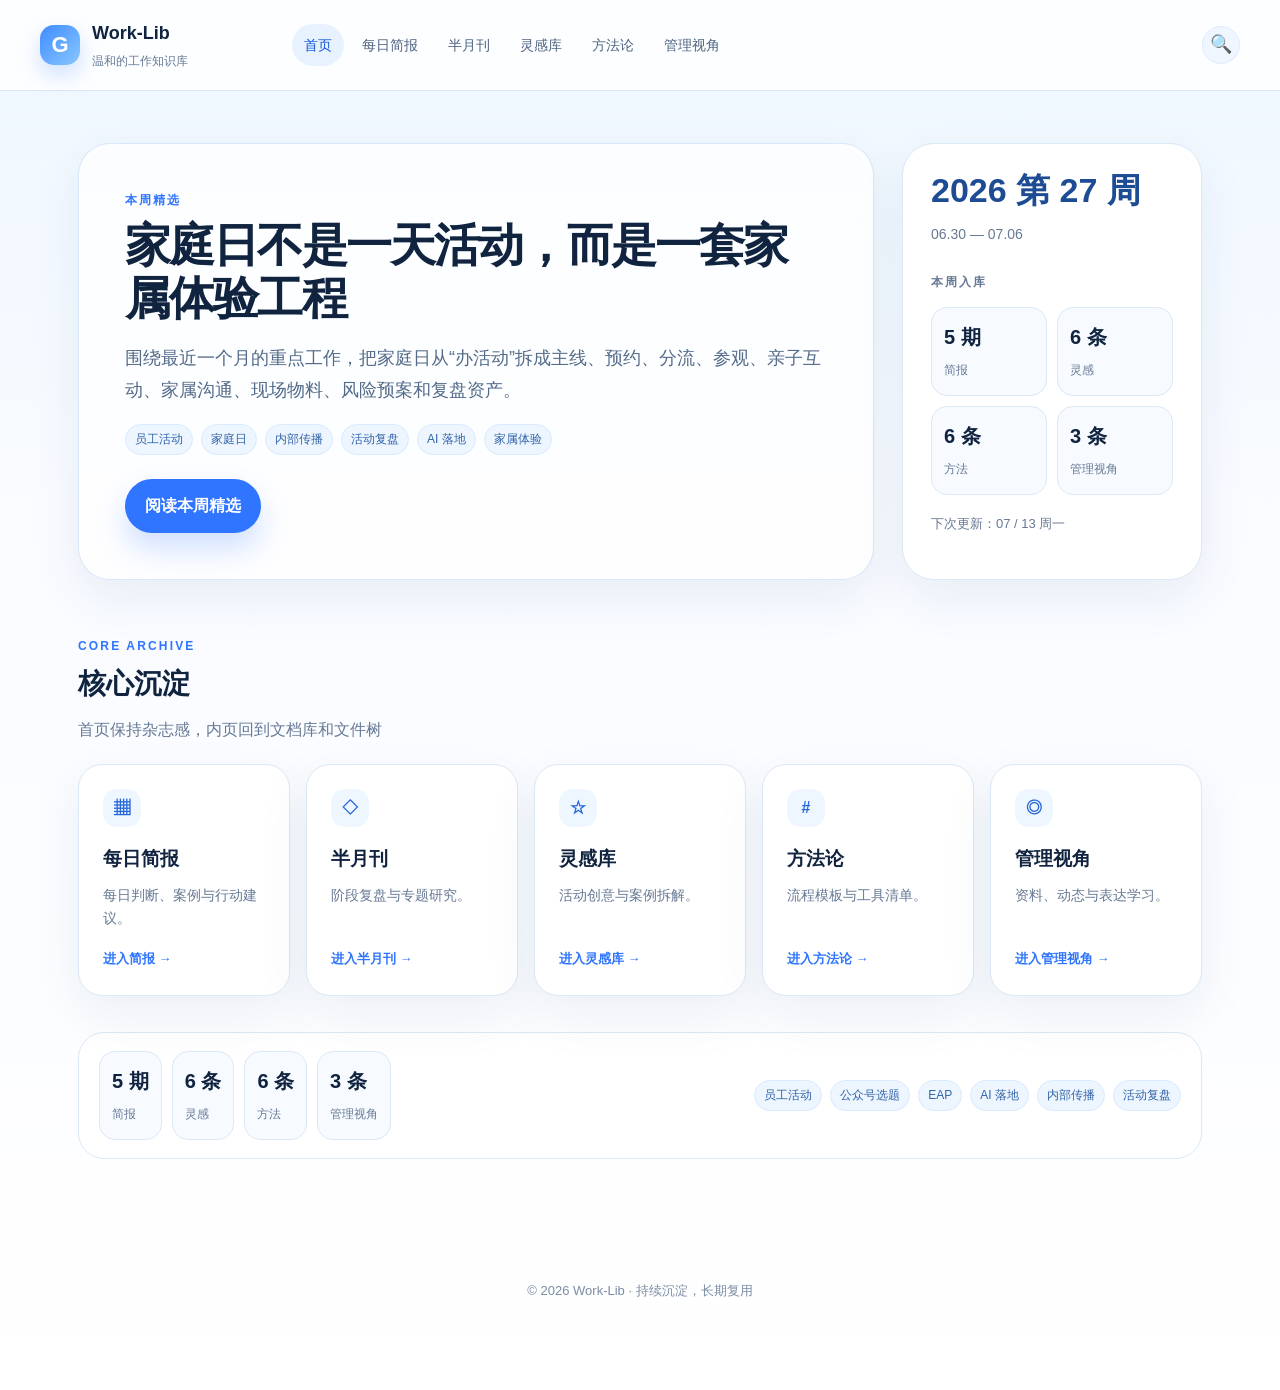
==== commit 88150eb0: "Add files via upload" ====
--- a/index.html
+++ b/index.html
@@ -1,4 +1,4 @@
-<!DOCTYPE html><html lang="zh-CN"><head><meta charset="UTF-8" /><meta name="viewport" content="width=device-width, initial-scale=1.0" /><title>Work-Lib｜温和的工作知识库</title><meta name="description" content="Work-Lib：每日简报、半月刊、灵感库、方法论、管理视角。" /><link rel="stylesheet" href="style.css" /></head><body data-page="home"><header class="site-header">
+<!DOCTYPE html><html lang="zh-CN"><head><meta charset="UTF-8" /><meta name="viewport" content="width=device-width, initial-scale=1.0" /><title>Work-Lib｜温和的工作知识库｜Work-Lib</title><meta name="description" content="Work-Lib：每日简报、半月刊、灵感库、方法论、管理视角。" /><link rel="stylesheet" href="style.css" /></head><body data-page="home"><header class="site-header">
   <a class="brand" href="index.html"><span class="brand-icon">G</span><span><strong>Work-Lib</strong><em>温和的工作知识库</em></span></a>
   <nav class="top-nav">
     <a href="index.html" data-nav="home">首页</a>
@@ -8,23 +8,20 @@
     <a href="methods.html" data-nav="methods">方法论</a>
     <a href="management.html" data-nav="management">管理视角</a>
   </nav>
-  <a class="search-chip" href="search.html">⌕ 搜索</a>
+  <a class="search-chip" href="search.html" title="搜索">🔍</a>
 </header><main class="home">
   <section class="hero">
     <div class="hero-copy"><p class="kicker">本周精选</p><h1 id="homeTitle"></h1><p class="lead" id="homeSummary"></p><div class="tag-row" id="homeTags"></div><a class="primary" id="homeIssueLink" href="#">阅读本周精选</a></div>
     <aside class="today-card weekly-card"><div class="date-line" id="homeWeek"></div><p class="small-label">本周入库</p><div class="weekly-stats" id="homeStatsCard"></div><p class="next-update" id="homeNext"></p></aside>
   </section>
   <section class="core"><div class="section-title"><p>CORE ARCHIVE</p><h2>核心沉淀</h2><span>首页保持杂志感，内页回到文档库和文件树</span></div><div class="core-grid five">
-    <a class="core-card" href="daily.html"><div class="icon">▦</div><h3>每日简报</h3><p>工作日简报 + 周末深读，按日期归档。</p><span>进入简报 →</span></a>
-    <a class="core-card" href="magazine.html"><div class="icon">◇</div><h3>半月刊</h3><p>阶段复盘和专题研究，适合慢慢学。</p><span>进入半月刊 →</span></a>
-    <a class="core-card" href="inspiration.html"><div class="icon">☆</div><h3>灵感库</h3><p>案例拆解、活动创意、公众号选题和视觉灵感。</p><span>进入灵感库 →</span></a>
-    <a class="core-card" href="methods.html"><div class="icon">#</div><h3>方法论</h3><p>SOP、模板、清单和可复用工作方法。</p><span>进入方法论 →</span></a>
-    <a class="core-card" href="management.html"><div class="icon">◎</div><h3>管理视角</h3><p>资料 / 动态 / 发言，沉淀公开管理表达。</p><span>进入管理视角 →</span></a>
+    <a class="core-card" href="daily.html"><div class="icon">▦</div><h3>每日简报</h3><p>每日判断、案例与行动建议。</p><span>进入简报 →</span></a>
+    <a class="core-card" href="magazine.html"><div class="icon">◇</div><h3>半月刊</h3><p>阶段复盘与专题研究。</p><span>进入半月刊 →</span></a>
+    <a class="core-card" href="inspiration.html"><div class="icon">☆</div><h3>灵感库</h3><p>活动创意与案例拆解。</p><span>进入灵感库 →</span></a>
+    <a class="core-card" href="methods.html"><div class="icon">#</div><h3>方法论</h3><p>流程模板与工具清单。</p><span>进入方法论 →</span></a>
+    <a class="core-card" href="management.html"><div class="icon">◎</div><h3>管理视角</h3><p>资料、动态与表达学习。</p><span>进入管理视角 →</span></a>
   </div></section>
   <section class="data-strip"><div class="stat-list" id="homeStats"></div><div class="tag-cloud" id="homeHotTags"></div></section>
 </main><footer class="site-footer"><p>© 2026 Work-Lib · 持续沉淀，长期复用</p></footer>
-<nav class="bottom-nav">
-  <a href="index.html">首页</a><a href="daily.html">简报</a><a href="magazine.html">半月</a><a href="inspiration.html">灵感</a><a href="methods.html">方法</a><a href="management.html">管理</a>
-</nav>
-<script src="data.js"></script>
-<script src="script.js"></script></body></html>+<nav class="bottom-nav"><a href="index.html">首页</a><a href="daily.html">简报</a><a href="magazine.html">半月</a><a href="inspiration.html">灵感</a><a href="methods.html">方法</a><a href="management.html">管理</a></nav>
+<script src="data.js"></script><script src="script.js"></script></body></html>
--- a/style.css
+++ b/style.css
@@ -1,2 +1,2 @@
 
-:root{--bg:#f5f9ff;--paper:#fff;--ink:#10233f;--muted:#667994;--line:#dbe8f5;--blue:#2f75ff;--blue2:#e8f2ff;--soft:#f7fbff;--shadow:0 18px 50px rgba(21,74,130,.08);--yellow:#fff3b0}*{box-sizing:border-box}body{margin:0;background:linear-gradient(180deg,#eef7ff 0%,#f9fbff 36%,#fff 100%);color:var(--ink);font-family:-apple-system,BlinkMacSystemFont,"Segoe UI","PingFang SC","Microsoft YaHei",Arial,sans-serif;line-height:1.75}a{color:inherit;text-decoration:none}.site-header{position:sticky;top:0;z-index:20;display:flex;align-items:center;gap:22px;padding:18px 40px;background:rgba(255,255,255,.82);backdrop-filter:blur(18px);border-bottom:1px solid rgba(204,222,244,.7)}.brand{display:flex;align-items:center;gap:12px;min-width:230px}.brand-icon{width:40px;height:40px;border-radius:14px;display:grid;place-items:center;background:linear-gradient(135deg,#3f8cff,#89c7ff);color:#fff;font-weight:800;font-size:22px;box-shadow:0 10px 22px rgba(47,117,255,.22)}.brand strong{display:block;font-size:18px}.brand em{display:block;font-size:12px;color:var(--muted);font-style:normal;margin-top:1px}.top-nav{display:flex;align-items:center;gap:6px;flex:1}.top-nav a{padding:9px 12px;border-radius:999px;color:#4d6380;font-size:14px}.top-nav a.active,.top-nav a:hover{background:var(--blue2);color:#1457d9}.search-chip{font-size:13px;color:#2f65bd;background:#f0f6ff;border:1px solid #dbe9ff;border-radius:999px;padding:8px 13px;white-space:nowrap}.home{max-width:1180px;margin:0 auto;padding:52px 28px 80px}.hero{display:grid;grid-template-columns:minmax(0,1fr) 300px;gap:28px;align-items:stretch}.hero-copy{background:rgba(255,255,255,.72);border:1px solid rgba(205,225,246,.8);border-radius:32px;padding:46px;box-shadow:var(--shadow)}.kicker{font-size:12px;letter-spacing:.18em;color:var(--blue);font-weight:700;margin:0 0 8px}.hero h1{font-size:48px;line-height:1.16;margin:0 0 18px;letter-spacing:-.04em}.lead{font-size:18px;color:#536b89;max-width:760px}.tag-row,.mini-tags{display:flex;flex-wrap:wrap;gap:8px}.tag,.mini-tags span,.tag-cloud span{font-size:12px;color:#3264a8;background:#edf5ff;border:1px solid #d9eaff;padding:4px 9px;border-radius:999px}.primary{display:inline-flex;margin-top:24px;background:var(--blue);color:#fff;padding:13px 20px;border-radius:999px;font-weight:700;box-shadow:0 16px 30px rgba(47,117,255,.22)}.today-card{background:#fff;border:1px solid var(--line);border-radius:32px;padding:28px;box-shadow:var(--shadow)}.date-line{font-size:34px;line-height:1.1;font-weight:800;color:#1d4c94}.date-line small{font-size:14px;color:var(--muted);font-weight:500}.small-label{font-size:12px;letter-spacing:.16em;color:var(--muted);font-weight:700;margin:26px 0 14px}.weekly-stats{display:grid;grid-template-columns:1fr 1fr;gap:10px}.weekly-stats div,.stat-list div{background:var(--soft);border:1px solid var(--line);border-radius:16px;padding:12px}.weekly-stats b,.stat-list b{display:block;font-size:20px}.weekly-stats span,.stat-list span{font-size:12px;color:var(--muted)}.next-update{font-size:13px;color:var(--muted);margin-top:18px}.section-title{margin:56px 0 20px}.section-title p,.page-head p{font-size:12px;letter-spacing:.18em;color:var(--blue);font-weight:700;margin:0}.section-title h2,.page-head h1{margin:2px 0 8px;font-size:28px}.section-title span,.page-head span{color:var(--muted)}.core-grid{display:grid;grid-template-columns:repeat(5,1fr);gap:16px}.core-card{background:#fff;border:1px solid var(--line);border-radius:24px;padding:24px;min-height:210px;box-shadow:0 10px 28px rgba(21,74,130,.06)}.core-card:hover{transform:translateY(-2px);box-shadow:var(--shadow)}.core-card .icon{width:42px;height:42px;border-radius:14px;background:#edf5ff;color:var(--blue);display:grid;place-items:center;font-weight:800}.core-card h3{margin:18px 0 8px}.core-card p{font-size:14px;color:var(--muted);margin:0 0 16px}.core-card span{font-size:13px;color:var(--blue);font-weight:700}.data-strip{display:flex;gap:20px;align-items:flex-start;margin-top:30px}.stat-list{display:flex;gap:10px;flex-wrap:wrap}.tag-cloud{flex:1;display:flex;gap:8px;flex-wrap:wrap;justify-content:flex-end}.library-layout{max-width:1280px;margin:0 auto;padding:32px 24px 80px;display:grid;grid-template-columns:280px minmax(0,1fr);gap:28px}.tree-panel{position:sticky;top:92px;align-self:start;background:#fff;border:1px solid var(--line);border-radius:22px;padding:20px;max-height:calc(100vh - 124px);overflow:auto}.tree-head p{font-size:11px;letter-spacing:.18em;color:var(--blue);font-weight:800;margin:0}.tree-head h2{margin:2px 0 20px}.tree-group{margin-bottom:18px}.tree-group-title{font-size:12px;color:#7690ad;font-weight:800;margin:0 0 6px}.tree-link{display:block;padding:8px 10px;border-radius:12px;font-size:13px;color:#334d6f;line-height:1.4}.tree-link:hover,.tree-link.active{background:#edf5ff;color:#1457d9}.tree-date{font-size:11px;color:#8aa0b9;margin-right:6px}.content-panel,.reader-panel{background:#fff;border:1px solid var(--line);border-radius:24px;padding:32px;box-shadow:0 10px 32px rgba(21,74,130,.05)}.doc-list{display:flex;flex-direction:column;border-top:1px solid var(--line)}.doc-row{display:grid;grid-template-columns:120px minmax(0,1fr) 84px;gap:18px;padding:18px 0;border-bottom:1px solid var(--line);align-items:start}.doc-row:hover .doc-title{color:var(--blue)}.doc-date{font-size:12px;color:#7890ac}.doc-title{font-size:20px;line-height:1.32;margin:0 0 6px}.doc-summary{margin:0 0 8px;color:#5a708e;font-size:14px}.doc-meta{font-size:12px;color:var(--muted);text-align:right}.reader-layout{grid-template-columns:260px minmax(0,820px);justify-content:center}.reader-actions{display:flex;gap:10px;justify-content:flex-end;margin-bottom:14px}.ghost-btn{border:1px solid var(--line);background:#f8fbff;color:#45617f;border-radius:999px;padding:8px 13px;cursor:pointer}.ghost-btn:hover{background:#edf5ff;color:var(--blue)}.reader-top{padding-bottom:24px;border-bottom:1px solid var(--line);margin-bottom:30px}.reader-type{font-size:13px;color:var(--blue);font-weight:700}.reader-top h1{font-size:38px;line-height:1.22;margin:10px 0 14px;letter-spacing:-.03em}.reader-summary{font-size:18px;color:#516987}.reader-section{padding:10px 0 24px;border-bottom:1px solid #edf2f8}.reader-section h2{font-size:24px;margin:16px 0 14px}.reader-section p{font-size:16.5px;color:#263d59;margin:12px 0}.insight-item{background:#f8fbff;border:1px solid var(--line);border-radius:18px;padding:18px;margin:14px 0}.insight-item h3{margin:0 0 8px;font-size:18px}.takeaway{background:#f0f7ff;border-left:4px solid var(--blue);border-radius:12px;padding:12px 14px!important}.source-list{margin-top:28px;padding:18px;border-radius:18px;background:#f9fbff;border:1px solid var(--line);color:var(--muted);font-size:14px}.timeline-card{background:#f8fbff;border:1px solid var(--line);border-radius:20px;padding:22px;margin-bottom:24px}.timeline{display:flex;flex-direction:column;margin-top:12px}.timeline a{display:grid;grid-template-columns:130px 1fr;gap:14px;padding:12px 0;border-top:1px dashed #d8e6f5}.timeline b{color:var(--blue);font-size:13px}.mgmt-block{margin-top:28px}.search-page{max-width:920px;margin:0 auto;padding:52px 24px}.search-card{background:#fff;border:1px solid var(--line);border-radius:28px;padding:36px;box-shadow:var(--shadow)}#searchInput{width:100%;border:1px solid var(--line);border-radius:18px;padding:16px 18px;font-size:16px;margin:12px 0 26px;outline:none}#searchInput:focus{border-color:#8ab8ff;box-shadow:0 0 0 4px rgba(47,117,255,.08)}.site-footer{text-align:center;color:var(--muted);padding:36px 20px 78px}.bottom-nav{display:none}.note-toolbar{position:fixed;z-index:60;background:#1d4c94;color:#fff;border-radius:999px;box-shadow:0 14px 34px rgba(16,35,63,.22);padding:6px}.note-toolbar button{background:transparent;border:0;color:#fff;font-weight:700;padding:8px 12px;cursor:pointer}.hidden{display:none!important}.note-modal{position:fixed;inset:0;z-index:70;background:rgba(16,35,63,.28);display:grid;place-items:center;padding:20px}.note-box{background:#fff;border-radius:24px;box-shadow:0 22px 70px rgba(16,35,63,.28);width:min(560px,100%);padding:24px}.note-box h3{margin:0 0 8px}.note-quote{font-size:14px;color:#526b88;background:#f7fbff;border-left:4px solid #9ec7ff;padding:10px 12px;border-radius:8px;max-height:120px;overflow:auto}.note-box textarea{width:100%;min-height:130px;border:1px solid var(--line);border-radius:14px;padding:12px;font-size:15px;resize:vertical}.note-actions{display:grid;grid-template-columns:auto 1fr auto auto;gap:10px;margin-top:14px}.note-actions button{border:1px solid var(--line);border-radius:999px;background:#f8fbff;padding:8px 14px;cursor:pointer}.note-actions button:last-child{background:var(--blue);color:#fff;border-color:var(--blue)}.danger{color:#d94b4b!important}.annotation-mark{background:linear-gradient(180deg,transparent 34%,#fff2a8 34%);border-radius:4px;cursor:pointer}.annotation-mark:hover{background:#ffe889}.empty{color:var(--muted);padding:26px}.mini-tags{margin-top:8px}@media(max-width:920px){.site-header{padding:12px 16px;gap:10px;flex-wrap:wrap}.brand{min-width:0}.brand-icon{width:34px;height:34px;border-radius:12px}.brand em{display:none}.top-nav{order:3;width:100%;overflow:auto;padding-bottom:2px}.top-nav a{white-space:nowrap;font-size:13px;padding:7px 10px}.search-chip{margin-left:auto;padding:6px 10px}.home{padding:26px 16px 90px}.hero{grid-template-columns:1fr}.hero-copy{padding:28px;border-radius:24px}.hero h1{font-size:32px}.core-grid{grid-template-columns:1fr}.data-strip{display:block}.tag-cloud{justify-content:flex-start;margin-top:14px}.library-layout,.reader-layout{display:block;padding:18px 14px 90px}.tree-panel{position:relative;top:0;max-height:none;margin-bottom:14px;border-radius:18px}.content-panel,.reader-panel{padding:22px;border-radius:20px}.doc-row{grid-template-columns:1fr;gap:4px}.doc-meta{text-align:left}.reader-top h1{font-size:28px}.reader-summary{font-size:16px}.reader-section p{font-size:15.5px}.bottom-nav{display:flex;position:fixed;left:10px;right:10px;bottom:10px;z-index:50;background:rgba(255,255,255,.94);backdrop-filter:blur(12px);border:1px solid var(--line);border-radius:999px;box-shadow:0 10px 30px rgba(21,74,130,.13);padding:8px}.bottom-nav a{flex:1;text-align:center;font-size:12px;color:#4f6683}.weekly-stats{grid-template-columns:repeat(3,1fr)}}
+:root{--bg:#f5f9ff;--paper:#fff;--ink:#10233f;--muted:#667994;--line:#dbe8f5;--blue:#2f75ff;--blue2:#e8f2ff;--soft:#f7fbff;--shadow:0 18px 50px rgba(21,74,130,.08);--yellow:#fff2a8}*{box-sizing:border-box}body{margin:0;background:linear-gradient(180deg,#eef7ff 0%,#f9fbff 36%,#fff 100%);color:var(--ink);font-family:-apple-system,BlinkMacSystemFont,"Segoe UI","PingFang SC","Microsoft YaHei",Arial,sans-serif;line-height:1.75}a{color:inherit;text-decoration:none}.site-header{position:sticky;top:0;z-index:20;display:flex;align-items:center;gap:22px;padding:18px 40px;background:rgba(255,255,255,.86);backdrop-filter:blur(18px);border-bottom:1px solid rgba(204,222,244,.7)}.brand{display:flex;align-items:center;gap:12px;min-width:230px}.brand-icon{width:40px;height:40px;border-radius:14px;display:grid;place-items:center;background:linear-gradient(135deg,#3f8cff,#89c7ff);color:#fff;font-weight:800;font-size:22px;box-shadow:0 10px 22px rgba(47,117,255,.22)}.brand strong{display:block;font-size:18px}.brand em{display:block;font-size:12px;color:var(--muted);font-style:normal;margin-top:1px}.top-nav{display:flex;align-items:center;gap:6px;flex:1}.top-nav a{padding:9px 12px;border-radius:999px;color:#4d6380;font-size:14px}.top-nav a.active,.top-nav a:hover{background:var(--blue2);color:#1457d9}.search-chip{width:38px;height:38px;display:grid;place-items:center;font-size:18px;background:#f0f6ff;border:1px solid #dbe9ff;border-radius:999px;white-space:nowrap}.home{max-width:1180px;margin:0 auto;padding:52px 28px 80px}.hero{display:grid;grid-template-columns:minmax(0,1fr) 300px;gap:28px;align-items:stretch}.hero-copy{background:rgba(255,255,255,.74);border:1px solid rgba(205,225,246,.8);border-radius:32px;padding:46px;box-shadow:var(--shadow)}.kicker{font-size:12px;letter-spacing:.18em;color:var(--blue);font-weight:700;margin:0 0 8px}.hero h1{font-size:46px;line-height:1.16;margin:0 0 18px;letter-spacing:-.04em}.lead{font-size:18px;color:#536b89;max-width:760px}.tag-row,.mini-tags,.tag-cloud{display:flex;flex-wrap:wrap;gap:8px}.tag,.mini-tags span,.tag-cloud span{font-size:12px;color:#3264a8;background:#edf5ff;border:1px solid #d9eaff;padding:4px 9px;border-radius:999px}.primary{display:inline-flex;margin-top:24px;background:var(--blue);color:#fff;padding:13px 20px;border-radius:999px;font-weight:700;box-shadow:0 16px 30px rgba(47,117,255,.22)}.today-card{background:#fff;border:1px solid var(--line);border-radius:32px;padding:28px;box-shadow:var(--shadow)}.date-line{font-size:34px;line-height:1.1;font-weight:800;color:#1d4c94}.date-line small{font-size:14px;color:var(--muted);font-weight:500}.small-label{font-size:12px;letter-spacing:.16em;color:var(--muted);font-weight:700;margin:26px 0 14px}.weekly-stats{display:grid;grid-template-columns:1fr 1fr;gap:10px}.weekly-stats div,.stat-list div{background:var(--soft);border:1px solid var(--line);border-radius:16px;padding:12px}.weekly-stats b,.stat-list b{display:block;font-size:20px}.weekly-stats span,.stat-list span{font-size:12px;color:var(--muted)}.next-update{font-size:13px;color:var(--muted);margin-top:18px}.section-title{margin:56px 0 20px}.section-title p,.page-head p{font-size:12px;letter-spacing:.18em;color:var(--blue);font-weight:700;margin:0}.section-title h2,.page-head h1{margin:2px 0 8px;font-size:28px}.section-title span,.page-head span{color:var(--muted)}.core-grid{display:grid;grid-template-columns:repeat(5,1fr);gap:16px}.core-card{background:#fff;border:1px solid var(--line);border-radius:24px;padding:24px;min-height:210px;box-shadow:var(--shadow);transition:.2s}.core-card:hover{transform:translateY(-3px);border-color:#bdd7fb}.core-card .icon{width:38px;height:38px;border-radius:14px;background:#eef6ff;display:grid;place-items:center;color:#2566db;font-weight:900;margin-bottom:16px}.core-card h3{margin:0 0 8px}.core-card p{margin:0;color:var(--muted);font-size:14px;line-height:1.65;min-height:46px}.core-card span{display:block;margin-top:18px;color:var(--blue);font-weight:700;font-size:13px}.data-strip{display:flex;gap:16px;margin-top:36px;align-items:center;justify-content:space-between;background:#fff;border:1px solid var(--line);border-radius:26px;padding:18px 20px}.stat-list{display:flex;gap:10px}.tag-cloud{justify-content:flex-end}.library-layout{max-width:1220px;margin:0 auto;padding:36px 28px 80px;display:grid;grid-template-columns:280px minmax(0,1fr);gap:24px}.tree-panel{position:sticky;top:94px;align-self:start;background:rgba(255,255,255,.78);border:1px solid var(--line);border-radius:28px;padding:22px;box-shadow:var(--shadow);max-height:calc(100vh - 130px);overflow:auto}.tree-head p{margin:0;color:var(--blue);font-size:12px;letter-spacing:.16em;font-weight:700}.tree-head h2{margin:3px 0 18px}.tree-group{margin:16px 0}.tree-group-title{font-size:12px;color:var(--muted);font-weight:800;margin:0 0 8px}.tree-link{display:block;padding:9px 10px;border-radius:12px;color:#405872;font-size:13px;line-height:1.5}.tree-link:hover,.tree-link.active{background:#edf5ff;color:#1457d9}.tree-date{display:inline-block;min-width:44px;color:#7b8da5}.content-panel,.reader-panel{background:#fff;border:1px solid var(--line);border-radius:30px;padding:30px;box-shadow:var(--shadow)}.doc-list{display:grid;gap:14px;margin-top:24px}.doc-row{display:grid;grid-template-columns:120px minmax(0,1fr) 80px;gap:18px;align-items:center;border:1px solid var(--line);border-radius:22px;padding:18px;background:#fff;transition:.2s}.doc-row:hover{border-color:#bdd7fb;background:#fbfdff}.doc-date{font-size:13px;color:#637894}.doc-title{font-size:20px;line-height:1.35;margin:0 0 6px}.doc-summary{margin:0 0 10px;color:#637894;line-height:1.7}.doc-meta{color:var(--blue);font-size:13px;text-align:right}.timeline-card{background:#f8fbff;border:1px solid var(--line);border-radius:24px;padding:22px;margin-top:20px}.timeline-card h2,.mgmt-block h2{margin:0 0 8px}.timeline-card p{color:var(--muted)}.timeline{display:grid;gap:8px}.timeline a{display:grid;grid-template-columns:100px 1fr;gap:14px;padding:10px 12px;background:#fff;border:1px solid var(--line);border-radius:14px}.reader-layout{grid-template-columns:260px minmax(0,820px);justify-content:center}.reader-actions{display:flex;justify-content:flex-end;gap:10px;margin-bottom:16px}.ghost-btn{border:1px solid var(--line);background:#f8fbff;color:#315b8f;border-radius:999px;padding:8px 12px;cursor:pointer}.reader-top{border-bottom:1px solid var(--line);padding-bottom:22px;margin-bottom:24px}.reader-type{font-size:13px;color:var(--blue);font-weight:700}.reader-top h1{font-size:38px;line-height:1.25;letter-spacing:-.03em;margin:8px 0 12px}.reader-summary{color:#536b89;font-size:17px}.reader-section{margin:30px 0}.reader-section h2{font-size:25px;margin:0 0 12px}.reader-section p{font-size:16px;color:#2b3e57}.insight-item{border:1px solid var(--line);border-radius:20px;padding:18px;margin:14px 0;background:#fbfdff}.insight-item h3{margin:0 0 8px;font-size:18px}.takeaway{border-left:4px solid #8abfff;background:#f2f8ff;border-radius:12px;padding:12px 14px;color:#294766!important}.source-list{margin-top:36px;border-top:1px solid var(--line);padding-top:18px;color:var(--muted);font-size:13px}.source-list p{margin:6px 0;color:var(--muted);font-size:13px}.search-page{max-width:980px;margin:0 auto;padding:46px 28px 90px}.search-box{background:#fff;border:1px solid var(--line);border-radius:24px;padding:14px 18px;box-shadow:var(--shadow);margin:22px 0}.search-box input{width:100%;border:0;outline:0;font-size:18px;background:transparent;color:var(--ink)}.empty{padding:30px;color:var(--muted);background:#fff;border:1px solid var(--line);border-radius:22px}.note-toolbar{position:absolute;z-index:50;display:flex;gap:6px;background:#10233f;color:#fff;border-radius:999px;padding:6px;box-shadow:0 14px 28px rgba(16,35,63,.25)}.note-toolbar button{border:0;background:#fff;color:#10233f;border-radius:999px;padding:7px 12px;font-weight:700;cursor:pointer}.hidden{display:none!important}.note-modal{position:fixed;inset:0;background:rgba(16,35,63,.38);z-index:60;display:grid;place-items:center;padding:24px}.note-box{width:min(560px,100%);background:#fff;border-radius:26px;padding:24px;box-shadow:0 30px 80px rgba(16,35,63,.25)}.note-box h3{margin:0 0 12px}.note-quote{background:#fff8cc;border:1px solid #f1df88;border-radius:16px;padding:12px;color:#4d4728}.note-box textarea{width:100%;min-height:150px;border:1px solid var(--line);border-radius:18px;padding:14px;font-size:15px;resize:vertical}.note-actions{display:grid;grid-template-columns:auto 1fr auto auto;gap:10px;margin-top:12px}.note-actions button{border:1px solid var(--line);border-radius:999px;background:#f8fbff;padding:8px 14px;cursor:pointer}.note-actions button:last-child{background:var(--blue);color:#fff;border-color:var(--blue)}.note-actions .danger{color:#cc3344}.annotation-mark{background:var(--yellow);border-radius:5px;cursor:pointer;padding:0 2px}.toast{position:fixed;left:50%;bottom:38px;transform:translateX(-50%);background:#10233f;color:#fff;padding:12px 18px;border-radius:999px;z-index:80;box-shadow:0 16px 36px rgba(16,35,63,.25)}.site-footer{text-align:center;color:#7b8da5;font-size:13px;padding:28px 16px 74px}.bottom-nav{display:none}@media(max-width:900px){.site-header{padding:14px 16px;gap:12px}.brand{min-width:auto}.brand em{display:none}.top-nav{display:none}.search-chip{margin-left:auto}.home{padding:30px 16px 86px}.hero{grid-template-columns:1fr}.hero-copy{padding:30px}.hero h1{font-size:34px}.core-grid{grid-template-columns:1fr}.data-strip{display:block}.stat-list{display:grid;grid-template-columns:repeat(2,1fr);margin-bottom:14px}.library-layout,.reader-layout{grid-template-columns:1fr;padding:22px 16px 92px}.tree-panel{position:relative;top:auto;max-height:none}.doc-row{grid-template-columns:1fr}.doc-meta{text-align:left}.reader-top h1{font-size:30px}.bottom-nav{position:fixed;bottom:0;left:0;right:0;display:grid;grid-template-columns:repeat(6,1fr);background:#fff;border-top:1px solid var(--line);z-index:30}.bottom-nav a{text-align:center;padding:9px 0 10px;font-size:12px;color:#526b88}.site-footer{padding-bottom:74px}}
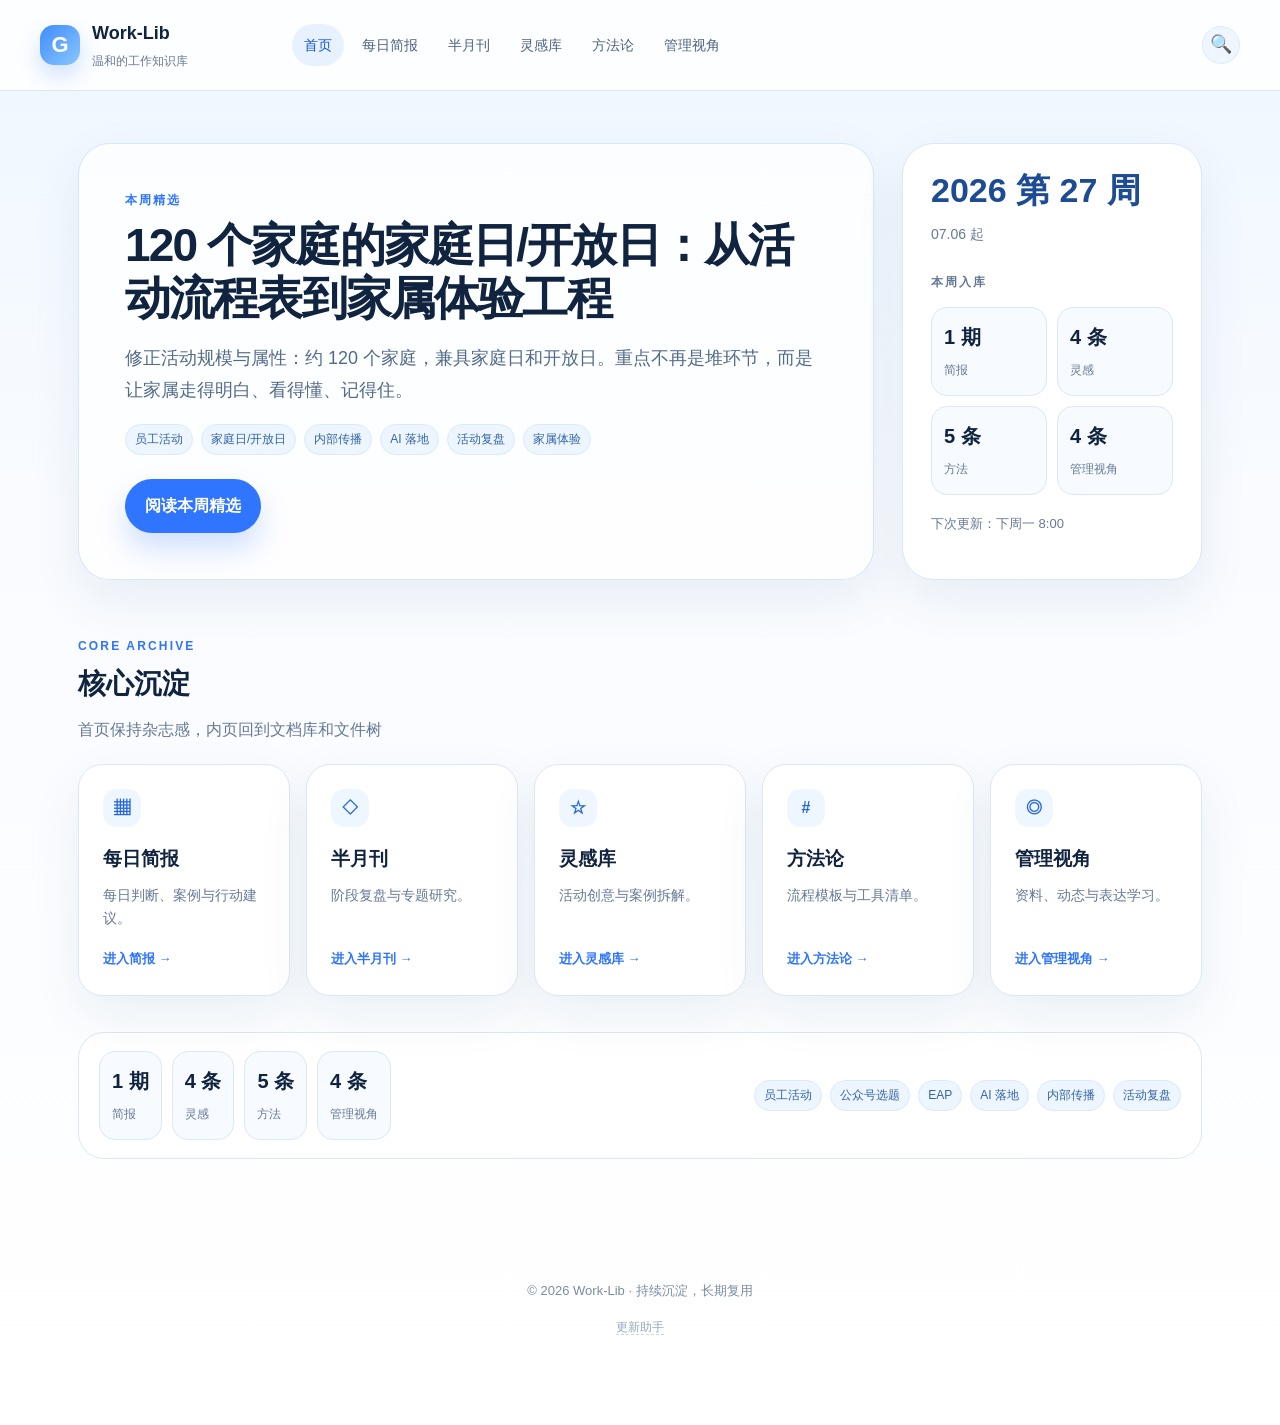
==== commit a5964647: "Add files via upload" ====
--- a/index.html
+++ b/index.html
@@ -22,6 +22,6 @@
     <a class="core-card" href="management.html"><div class="icon">◎</div><h3>管理视角</h3><p>资料、动态与表达学习。</p><span>进入管理视角 →</span></a>
   </div></section>
   <section class="data-strip"><div class="stat-list" id="homeStats"></div><div class="tag-cloud" id="homeHotTags"></div></section>
-</main><footer class="site-footer"><p>© 2026 Work-Lib · 持续沉淀，长期复用</p></footer>
+</main><footer class="site-footer"><p>© 2026 Work-Lib · 持续沉淀，长期复用</p><p><a class="admin-footer-link" href="admin.html">更新助手</a></p></footer>
 <nav class="bottom-nav"><a href="index.html">首页</a><a href="daily.html">简报</a><a href="magazine.html">半月</a><a href="inspiration.html">灵感</a><a href="methods.html">方法</a><a href="management.html">管理</a></nav>
 <script src="data.js"></script><script src="script.js"></script></body></html>
--- a/style.css
+++ b/style.css
@@ -1,2 +1,18 @@
 
 :root{--bg:#f5f9ff;--paper:#fff;--ink:#10233f;--muted:#667994;--line:#dbe8f5;--blue:#2f75ff;--blue2:#e8f2ff;--soft:#f7fbff;--shadow:0 18px 50px rgba(21,74,130,.08);--yellow:#fff2a8}*{box-sizing:border-box}body{margin:0;background:linear-gradient(180deg,#eef7ff 0%,#f9fbff 36%,#fff 100%);color:var(--ink);font-family:-apple-system,BlinkMacSystemFont,"Segoe UI","PingFang SC","Microsoft YaHei",Arial,sans-serif;line-height:1.75}a{color:inherit;text-decoration:none}.site-header{position:sticky;top:0;z-index:20;display:flex;align-items:center;gap:22px;padding:18px 40px;background:rgba(255,255,255,.86);backdrop-filter:blur(18px);border-bottom:1px solid rgba(204,222,244,.7)}.brand{display:flex;align-items:center;gap:12px;min-width:230px}.brand-icon{width:40px;height:40px;border-radius:14px;display:grid;place-items:center;background:linear-gradient(135deg,#3f8cff,#89c7ff);color:#fff;font-weight:800;font-size:22px;box-shadow:0 10px 22px rgba(47,117,255,.22)}.brand strong{display:block;font-size:18px}.brand em{display:block;font-size:12px;color:var(--muted);font-style:normal;margin-top:1px}.top-nav{display:flex;align-items:center;gap:6px;flex:1}.top-nav a{padding:9px 12px;border-radius:999px;color:#4d6380;font-size:14px}.top-nav a.active,.top-nav a:hover{background:var(--blue2);color:#1457d9}.search-chip{width:38px;height:38px;display:grid;place-items:center;font-size:18px;background:#f0f6ff;border:1px solid #dbe9ff;border-radius:999px;white-space:nowrap}.home{max-width:1180px;margin:0 auto;padding:52px 28px 80px}.hero{display:grid;grid-template-columns:minmax(0,1fr) 300px;gap:28px;align-items:stretch}.hero-copy{background:rgba(255,255,255,.74);border:1px solid rgba(205,225,246,.8);border-radius:32px;padding:46px;box-shadow:var(--shadow)}.kicker{font-size:12px;letter-spacing:.18em;color:var(--blue);font-weight:700;margin:0 0 8px}.hero h1{font-size:46px;line-height:1.16;margin:0 0 18px;letter-spacing:-.04em}.lead{font-size:18px;color:#536b89;max-width:760px}.tag-row,.mini-tags,.tag-cloud{display:flex;flex-wrap:wrap;gap:8px}.tag,.mini-tags span,.tag-cloud span{font-size:12px;color:#3264a8;background:#edf5ff;border:1px solid #d9eaff;padding:4px 9px;border-radius:999px}.primary{display:inline-flex;margin-top:24px;background:var(--blue);color:#fff;padding:13px 20px;border-radius:999px;font-weight:700;box-shadow:0 16px 30px rgba(47,117,255,.22)}.today-card{background:#fff;border:1px solid var(--line);border-radius:32px;padding:28px;box-shadow:var(--shadow)}.date-line{font-size:34px;line-height:1.1;font-weight:800;color:#1d4c94}.date-line small{font-size:14px;color:var(--muted);font-weight:500}.small-label{font-size:12px;letter-spacing:.16em;color:var(--muted);font-weight:700;margin:26px 0 14px}.weekly-stats{display:grid;grid-template-columns:1fr 1fr;gap:10px}.weekly-stats div,.stat-list div{background:var(--soft);border:1px solid var(--line);border-radius:16px;padding:12px}.weekly-stats b,.stat-list b{display:block;font-size:20px}.weekly-stats span,.stat-list span{font-size:12px;color:var(--muted)}.next-update{font-size:13px;color:var(--muted);margin-top:18px}.section-title{margin:56px 0 20px}.section-title p,.page-head p{font-size:12px;letter-spacing:.18em;color:var(--blue);font-weight:700;margin:0}.section-title h2,.page-head h1{margin:2px 0 8px;font-size:28px}.section-title span,.page-head span{color:var(--muted)}.core-grid{display:grid;grid-template-columns:repeat(5,1fr);gap:16px}.core-card{background:#fff;border:1px solid var(--line);border-radius:24px;padding:24px;min-height:210px;box-shadow:var(--shadow);transition:.2s}.core-card:hover{transform:translateY(-3px);border-color:#bdd7fb}.core-card .icon{width:38px;height:38px;border-radius:14px;background:#eef6ff;display:grid;place-items:center;color:#2566db;font-weight:900;margin-bottom:16px}.core-card h3{margin:0 0 8px}.core-card p{margin:0;color:var(--muted);font-size:14px;line-height:1.65;min-height:46px}.core-card span{display:block;margin-top:18px;color:var(--blue);font-weight:700;font-size:13px}.data-strip{display:flex;gap:16px;margin-top:36px;align-items:center;justify-content:space-between;background:#fff;border:1px solid var(--line);border-radius:26px;padding:18px 20px}.stat-list{display:flex;gap:10px}.tag-cloud{justify-content:flex-end}.library-layout{max-width:1220px;margin:0 auto;padding:36px 28px 80px;display:grid;grid-template-columns:280px minmax(0,1fr);gap:24px}.tree-panel{position:sticky;top:94px;align-self:start;background:rgba(255,255,255,.78);border:1px solid var(--line);border-radius:28px;padding:22px;box-shadow:var(--shadow);max-height:calc(100vh - 130px);overflow:auto}.tree-head p{margin:0;color:var(--blue);font-size:12px;letter-spacing:.16em;font-weight:700}.tree-head h2{margin:3px 0 18px}.tree-group{margin:16px 0}.tree-group-title{font-size:12px;color:var(--muted);font-weight:800;margin:0 0 8px}.tree-link{display:block;padding:9px 10px;border-radius:12px;color:#405872;font-size:13px;line-height:1.5}.tree-link:hover,.tree-link.active{background:#edf5ff;color:#1457d9}.tree-date{display:inline-block;min-width:44px;color:#7b8da5}.content-panel,.reader-panel{background:#fff;border:1px solid var(--line);border-radius:30px;padding:30px;box-shadow:var(--shadow)}.doc-list{display:grid;gap:14px;margin-top:24px}.doc-row{display:grid;grid-template-columns:120px minmax(0,1fr) 80px;gap:18px;align-items:center;border:1px solid var(--line);border-radius:22px;padding:18px;background:#fff;transition:.2s}.doc-row:hover{border-color:#bdd7fb;background:#fbfdff}.doc-date{font-size:13px;color:#637894}.doc-title{font-size:20px;line-height:1.35;margin:0 0 6px}.doc-summary{margin:0 0 10px;color:#637894;line-height:1.7}.doc-meta{color:var(--blue);font-size:13px;text-align:right}.timeline-card{background:#f8fbff;border:1px solid var(--line);border-radius:24px;padding:22px;margin-top:20px}.timeline-card h2,.mgmt-block h2{margin:0 0 8px}.timeline-card p{color:var(--muted)}.timeline{display:grid;gap:8px}.timeline a{display:grid;grid-template-columns:100px 1fr;gap:14px;padding:10px 12px;background:#fff;border:1px solid var(--line);border-radius:14px}.reader-layout{grid-template-columns:260px minmax(0,820px);justify-content:center}.reader-actions{display:flex;justify-content:flex-end;gap:10px;margin-bottom:16px}.ghost-btn{border:1px solid var(--line);background:#f8fbff;color:#315b8f;border-radius:999px;padding:8px 12px;cursor:pointer}.reader-top{border-bottom:1px solid var(--line);padding-bottom:22px;margin-bottom:24px}.reader-type{font-size:13px;color:var(--blue);font-weight:700}.reader-top h1{font-size:38px;line-height:1.25;letter-spacing:-.03em;margin:8px 0 12px}.reader-summary{color:#536b89;font-size:17px}.reader-section{margin:30px 0}.reader-section h2{font-size:25px;margin:0 0 12px}.reader-section p{font-size:16px;color:#2b3e57}.insight-item{border:1px solid var(--line);border-radius:20px;padding:18px;margin:14px 0;background:#fbfdff}.insight-item h3{margin:0 0 8px;font-size:18px}.takeaway{border-left:4px solid #8abfff;background:#f2f8ff;border-radius:12px;padding:12px 14px;color:#294766!important}.source-list{margin-top:36px;border-top:1px solid var(--line);padding-top:18px;color:var(--muted);font-size:13px}.source-list p{margin:6px 0;color:var(--muted);font-size:13px}.search-page{max-width:980px;margin:0 auto;padding:46px 28px 90px}.search-box{background:#fff;border:1px solid var(--line);border-radius:24px;padding:14px 18px;box-shadow:var(--shadow);margin:22px 0}.search-box input{width:100%;border:0;outline:0;font-size:18px;background:transparent;color:var(--ink)}.empty{padding:30px;color:var(--muted);background:#fff;border:1px solid var(--line);border-radius:22px}.note-toolbar{position:absolute;z-index:50;display:flex;gap:6px;background:#10233f;color:#fff;border-radius:999px;padding:6px;box-shadow:0 14px 28px rgba(16,35,63,.25)}.note-toolbar button{border:0;background:#fff;color:#10233f;border-radius:999px;padding:7px 12px;font-weight:700;cursor:pointer}.hidden{display:none!important}.note-modal{position:fixed;inset:0;background:rgba(16,35,63,.38);z-index:60;display:grid;place-items:center;padding:24px}.note-box{width:min(560px,100%);background:#fff;border-radius:26px;padding:24px;box-shadow:0 30px 80px rgba(16,35,63,.25)}.note-box h3{margin:0 0 12px}.note-quote{background:#fff8cc;border:1px solid #f1df88;border-radius:16px;padding:12px;color:#4d4728}.note-box textarea{width:100%;min-height:150px;border:1px solid var(--line);border-radius:18px;padding:14px;font-size:15px;resize:vertical}.note-actions{display:grid;grid-template-columns:auto 1fr auto auto;gap:10px;margin-top:12px}.note-actions button{border:1px solid var(--line);border-radius:999px;background:#f8fbff;padding:8px 14px;cursor:pointer}.note-actions button:last-child{background:var(--blue);color:#fff;border-color:var(--blue)}.note-actions .danger{color:#cc3344}.annotation-mark{background:var(--yellow);border-radius:5px;cursor:pointer;padding:0 2px}.toast{position:fixed;left:50%;bottom:38px;transform:translateX(-50%);background:#10233f;color:#fff;padding:12px 18px;border-radius:999px;z-index:80;box-shadow:0 16px 36px rgba(16,35,63,.25)}.site-footer{text-align:center;color:#7b8da5;font-size:13px;padding:28px 16px 74px}.bottom-nav{display:none}@media(max-width:900px){.site-header{padding:14px 16px;gap:12px}.brand{min-width:auto}.brand em{display:none}.top-nav{display:none}.search-chip{margin-left:auto}.home{padding:30px 16px 86px}.hero{grid-template-columns:1fr}.hero-copy{padding:30px}.hero h1{font-size:34px}.core-grid{grid-template-columns:1fr}.data-strip{display:block}.stat-list{display:grid;grid-template-columns:repeat(2,1fr);margin-bottom:14px}.library-layout,.reader-layout{grid-template-columns:1fr;padding:22px 16px 92px}.tree-panel{position:relative;top:auto;max-height:none}.doc-row{grid-template-columns:1fr}.doc-meta{text-align:left}.reader-top h1{font-size:30px}.bottom-nav{position:fixed;bottom:0;left:0;right:0;display:grid;grid-template-columns:repeat(6,1fr);background:#fff;border-top:1px solid var(--line);z-index:30}.bottom-nav a{text-align:center;padding:9px 0 10px;font-size:12px;color:#526b88}.site-footer{padding-bottom:74px}}
+
+/* V1.5.3 阅读体验修正：标签可点击、最近更新优先、目录折叠、问 AI 固定操作条 */
+.tag-row a.tag,.tag-cloud a{font-size:12px;color:#3264a8;background:#edf5ff;border:1px solid #d9eaff;padding:4px 9px;border-radius:999px;display:inline-flex;align-items:center;gap:4px;cursor:pointer}.tag-row a.tag:hover,.tag-cloud a:hover{background:#dfefff;border-color:#bdd7fb;color:#1457d9}.library-layout{grid-template-columns:minmax(0,1fr) 260px}.reader-layout{grid-template-columns:minmax(0,820px) 260px}.tree-panel{padding:16px}.tree-head{display:flex;align-items:baseline;justify-content:space-between;gap:10px}.tree-head h2{font-size:18px;margin:0}.tree-head p{white-space:nowrap}.tree-details summary{cursor:pointer;color:#1457d9;font-weight:800;font-size:14px;padding:8px 10px;border-radius:14px;background:#edf5ff;border:1px solid #d9eaff;list-style:none}.tree-details summary::-webkit-details-marker{display:none}.tree-details summary:after{content:' ↓';font-weight:700}.tree-details[open] summary:after{content:' ↑'}.library-tools{margin-top:18px;padding:14px 16px;border:1px solid var(--line);background:#f8fbff;border-radius:20px}.library-tools>div:first-child{display:flex;gap:10px;align-items:center;flex-wrap:wrap}.library-tools strong{color:#193a66}.library-tools span{color:var(--muted);font-size:13px}.library-tools details{margin-top:10px}.library-tools summary{cursor:pointer;color:#1457d9;font-weight:800;font-size:14px}.filter-group{display:flex;flex-wrap:wrap;gap:8px;margin-top:10px;align-items:center}.filter-group b{font-size:13px;color:#607794;margin-right:4px}.filter-group a{font-size:12px;color:#3264a8;background:#fff;border:1px solid #d9eaff;padding:4px 9px;border-radius:999px}.search-context{margin:18px 0 0;padding:12px 16px;background:#edf5ff;border:1px solid #d9eaff;border-radius:18px;color:#315b8f}.note-toolbar{position:fixed;left:50%;right:auto;top:auto;bottom:28px;transform:translateX(-50%);z-index:55;display:flex;align-items:center;gap:8px;background:#10233f;color:#fff;border-radius:999px;padding:8px 10px;box-shadow:0 14px 32px rgba(16,35,63,.25);max-width:calc(100vw - 28px);white-space:nowrap}.note-toolbar span{font-size:13px;color:#cfe2ff;padding:0 4px}.note-toolbar button{border:0;background:#fff;color:#10233f;border-radius:999px;padding:7px 12px;font-weight:700;cursor:pointer}.reader-panel{min-width:0}.content-panel{min-width:0}
+@media(max-width:900px){.library-layout,.reader-layout{display:flex;flex-direction:column;padding:22px 16px 92px}.content-panel,.reader-panel{order:1;padding:22px;border-radius:24px}.tree-panel{order:2;position:relative;top:auto;max-height:none;border-radius:22px;padding:14px;margin-top:16px}.tree-head h2{font-size:16px}.tree-head p{font-size:11px}.page-head{margin-bottom:4px}.page-head h1{font-size:26px}.page-head span{font-size:14px}.library-tools{margin-top:14px;padding:12px}.doc-list{margin-top:14px}.doc-row{padding:16px}.doc-title{font-size:18px}.reader-top h1{font-size:28px}.reader-section{margin:24px 0}.reader-section h2{font-size:22px}.tag-cloud a{margin-bottom:6px}.note-toolbar{bottom:58px;border-radius:20px;padding:8px;gap:6px;display:grid;grid-template-columns:1fr auto auto auto;width:calc(100vw - 24px);white-space:normal}.note-toolbar span{font-size:12px;line-height:1.3}.note-toolbar button{padding:7px 10px;font-size:13px}.tree-details:not([open]){max-height:42px;overflow:hidden}}
+.clear-tag{margin-left:10px;border:1px solid #bdd7fb;background:#fff;color:#1457d9;border-radius:999px;padding:4px 9px;cursor:pointer}
+.tree-return{display:block;margin:0 0 10px;padding:10px 12px;border-radius:14px;background:#eef6ff;color:#2463a6;text-decoration:none;font-weight:700;font-size:13px}.back-link{display:inline-flex;margin:0 0 14px;color:#2563a6;text-decoration:none;font-weight:700;font-size:14px}.tree-details summary{cursor:pointer}
+/* V1.5.5 navigation fixes */
+@media(min-width:901px){.library-layout{grid-template-columns:280px minmax(0,1fr)}.reader-layout{grid-template-columns:260px minmax(0,820px)}.tree-panel{order:1}.content-panel,.reader-panel{order:2}.note-toolbar{position:fixed;right:28px;bottom:28px;left:auto;transform:none;align-items:center}.note-toolbar span{padding:7px 10px;color:#dbe8f5;font-size:13px}.tree-panel .tree-details:not([open]){padding-bottom:0}}
+@media(max-width:900px){.tree-panel{order:2}.content-panel,.reader-panel{order:1}.note-toolbar{position:fixed;left:12px;right:12px;bottom:62px;transform:none;border-radius:18px;justify-content:center;align-items:center;flex-wrap:wrap}.note-toolbar span{width:100%;text-align:center;font-size:12px;color:#dbe8f5;padding:0 0 2px}.note-toolbar button{flex:1;min-width:76px}.tree-panel{padding:16px}.tree-head{display:none}.reader-layout .tree-panel{margin-top:8px}}
+
+/* V1.5.7 update helper + fixed annotation toolbar */
+.admin-footer-link{font-size:12px;color:#9aa9bb;border-bottom:1px dashed #c9d7e8}.admin-footer-link:hover{color:#2f75ff}.admin-page{max-width:980px;margin:0 auto;padding:54px 28px 90px}.admin-hero,.admin-card{background:#fff;border:1px solid var(--line);border-radius:30px;padding:34px;box-shadow:var(--shadow);margin-bottom:22px}.admin-hero h1{font-size:40px;line-height:1.2;margin:4px 0 12px}.admin-actions{display:grid;grid-template-columns:repeat(3,1fr);gap:14px;margin-top:28px}.admin-btn{display:flex;flex-direction:column;gap:8px;min-height:145px;border:1px solid var(--line);border-radius:24px;padding:22px;background:#f8fbff;transition:.2s}.admin-btn:hover{transform:translateY(-2px);border-color:#bdd7fb;background:#fff}.admin-btn strong{font-size:22px;color:#1d4c94}.admin-btn span{font-size:13px;color:var(--muted);line-height:1.65}.admin-card h2{margin:0 0 12px}.admin-card li{margin:8px 0;color:#334966}.admin-card.subtle{background:#f8fbff}.note-toolbar{position:fixed!important;right:24px!important;bottom:24px!important;left:auto!important;top:auto!important;transform:none!important}
+@media(max-width:900px){.admin-page{padding:28px 16px 92px}.admin-hero,.admin-card{padding:24px;border-radius:24px}.admin-hero h1{font-size:34px}.admin-actions{grid-template-columns:1fr}.admin-btn{min-height:auto}.note-toolbar{left:12px!important;right:12px!important;bottom:62px!important;border-radius:20px!important;display:grid!important;grid-template-columns:1fr auto auto auto;align-items:center}.note-toolbar span{font-size:12px;padding-left:6px}.note-toolbar button{padding:7px 9px}}
+/* V1.5.7 desktop column order: side index on left, content on right */
+@media(min-width:901px){.library-layout>.tree-panel{grid-column:1;grid-row:1}.library-layout>.content-panel,.library-layout>.reader-panel{grid-column:2;grid-row:1}}
+@media(max-width:900px){.library-layout>.tree-panel,.library-layout>.content-panel,.library-layout>.reader-panel{grid-column:auto;grid-row:auto}}
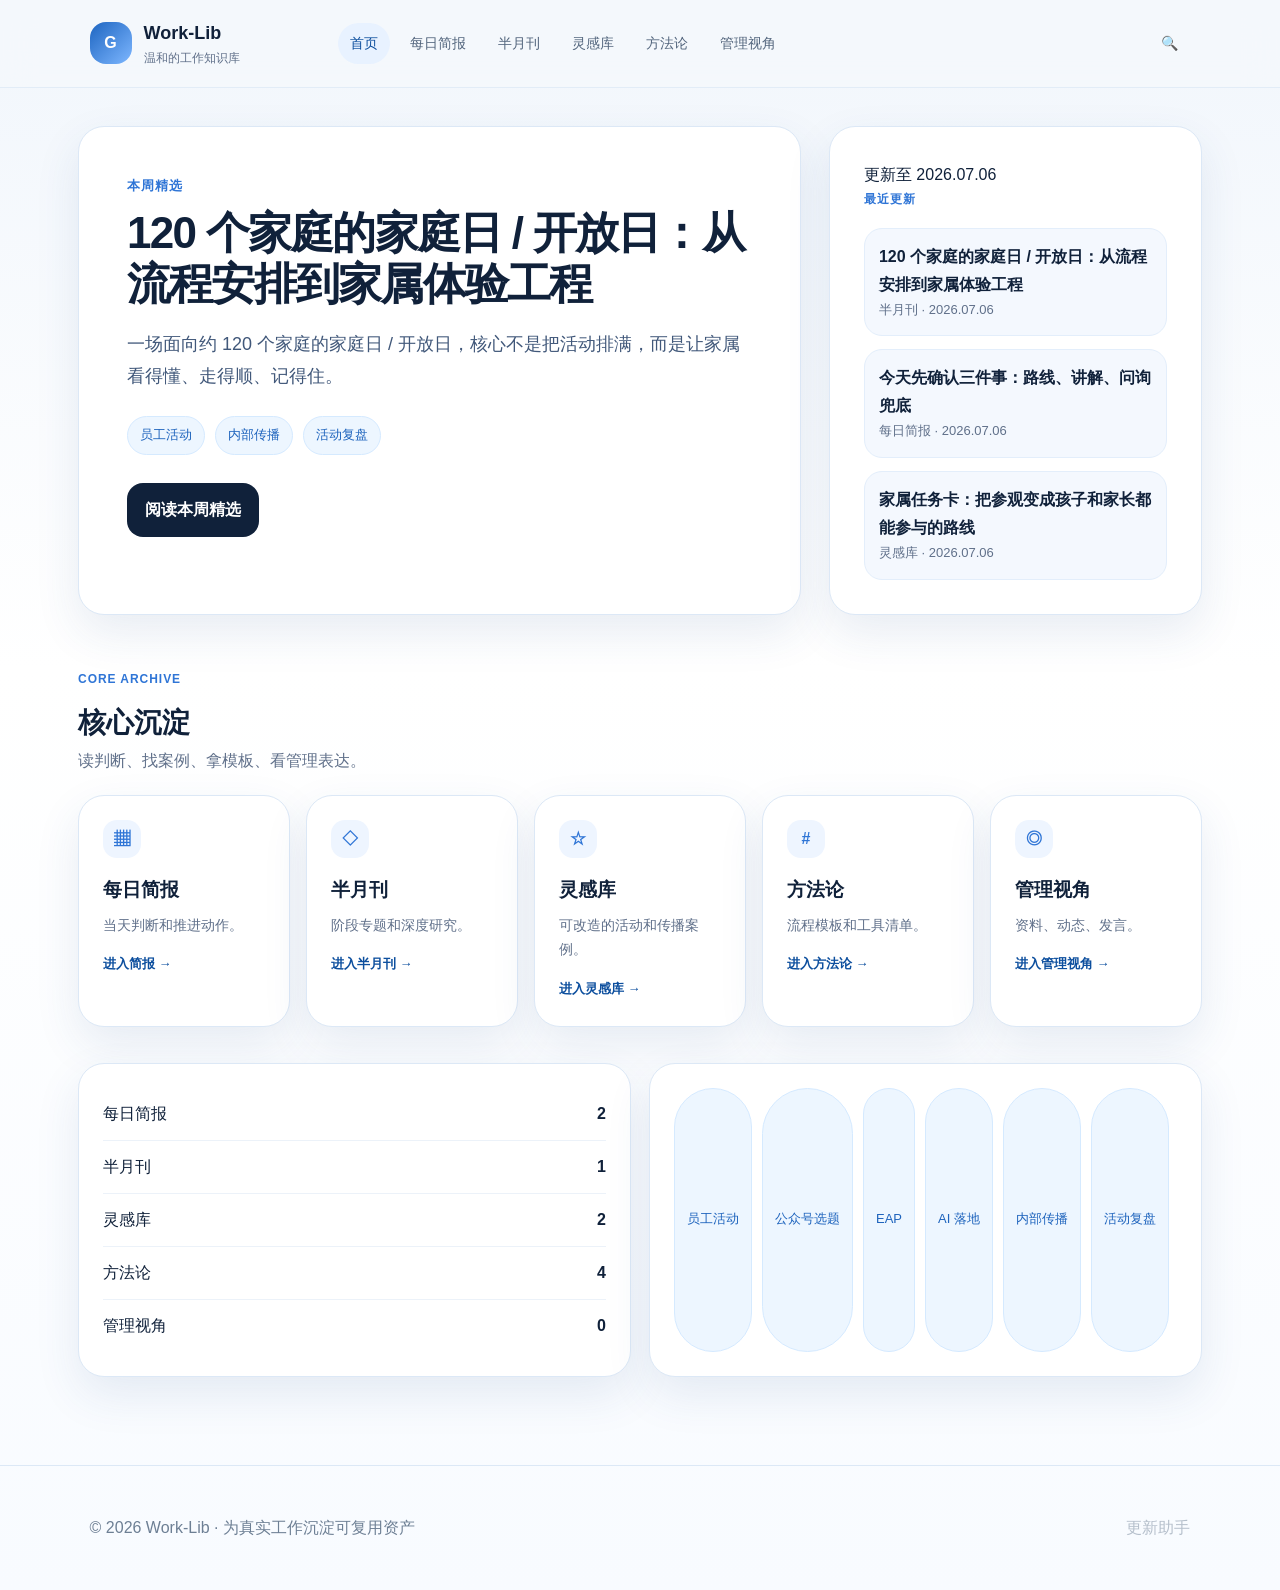
==== commit c685398a: "Add files via upload" ====
--- a/index.html
+++ b/index.html
@@ -1,4 +1,4 @@
-<!DOCTYPE html><html lang="zh-CN"><head><meta charset="UTF-8" /><meta name="viewport" content="width=device-width, initial-scale=1.0" /><title>Work-Lib｜温和的工作知识库｜Work-Lib</title><meta name="description" content="Work-Lib：每日简报、半月刊、灵感库、方法论、管理视角。" /><link rel="stylesheet" href="style.css" /></head><body data-page="home"><header class="site-header">
+<!DOCTYPE html><html lang="zh-CN"><head><meta charset="UTF-8" /><meta name="viewport" content="width=device-width, initial-scale=1.0" /><title>首页｜Work-Lib</title><meta name="description" content="Work-Lib：个人工作知识库，沉淀每日简报、半月刊、灵感库、方法论和管理视角。" /><link rel="stylesheet" href="style.css" /></head><body data-page="home"><header class="site-header">
   <a class="brand" href="index.html"><span class="brand-icon">G</span><span><strong>Work-Lib</strong><em>温和的工作知识库</em></span></a>
   <nav class="top-nav">
     <a href="index.html" data-nav="home">首页</a>
@@ -9,19 +9,21 @@
     <a href="management.html" data-nav="management">管理视角</a>
   </nav>
   <a class="search-chip" href="search.html" title="搜索">🔍</a>
-</header><main class="home">
+</header>
+<main class="home">
   <section class="hero">
     <div class="hero-copy"><p class="kicker">本周精选</p><h1 id="homeTitle"></h1><p class="lead" id="homeSummary"></p><div class="tag-row" id="homeTags"></div><a class="primary" id="homeIssueLink" href="#">阅读本周精选</a></div>
-    <aside class="today-card weekly-card"><div class="date-line" id="homeWeek"></div><p class="small-label">本周入库</p><div class="weekly-stats" id="homeStatsCard"></div><p class="next-update" id="homeNext"></p></aside>
+    <aside class="today-card"><div class="date-line" id="homeWeek"></div><p class="small-label">最近更新</p><div id="homeStatsCard"></div></aside>
   </section>
-  <section class="core"><div class="section-title"><p>CORE ARCHIVE</p><h2>核心沉淀</h2><span>首页保持杂志感，内页回到文档库和文件树</span></div><div class="core-grid five">
-    <a class="core-card" href="daily.html"><div class="icon">▦</div><h3>每日简报</h3><p>每日判断、案例与行动建议。</p><span>进入简报 →</span></a>
-    <a class="core-card" href="magazine.html"><div class="icon">◇</div><h3>半月刊</h3><p>阶段复盘与专题研究。</p><span>进入半月刊 →</span></a>
-    <a class="core-card" href="inspiration.html"><div class="icon">☆</div><h3>灵感库</h3><p>活动创意与案例拆解。</p><span>进入灵感库 →</span></a>
-    <a class="core-card" href="methods.html"><div class="icon">#</div><h3>方法论</h3><p>流程模板与工具清单。</p><span>进入方法论 →</span></a>
-    <a class="core-card" href="management.html"><div class="icon">◎</div><h3>管理视角</h3><p>资料、动态与表达学习。</p><span>进入管理视角 →</span></a>
+  <section class="core"><div class="section-title"><p>CORE ARCHIVE</p><h2>核心沉淀</h2><span>读判断、找案例、拿模板、看管理表达。</span></div><div class="core-grid">
+    <a class="core-card" href="daily.html"><div class="icon">▦</div><h3>每日简报</h3><p>当天判断和推进动作。</p><span>进入简报 →</span></a>
+    <a class="core-card" href="magazine.html"><div class="icon">◇</div><h3>半月刊</h3><p>阶段专题和深度研究。</p><span>进入半月刊 →</span></a>
+    <a class="core-card" href="inspiration.html"><div class="icon">☆</div><h3>灵感库</h3><p>可改造的活动和传播案例。</p><span>进入灵感库 →</span></a>
+    <a class="core-card" href="methods.html"><div class="icon">#</div><h3>方法论</h3><p>流程模板和工具清单。</p><span>进入方法论 →</span></a>
+    <a class="core-card" href="management.html"><div class="icon">◎</div><h3>管理视角</h3><p>资料、动态、发言。</p><span>进入管理视角 →</span></a>
   </div></section>
   <section class="data-strip"><div class="stat-list" id="homeStats"></div><div class="tag-cloud" id="homeHotTags"></div></section>
-</main><footer class="site-footer"><p>© 2026 Work-Lib · 持续沉淀，长期复用</p><p><a class="admin-footer-link" href="admin.html">更新助手</a></p></footer>
+</main><footer class="site-footer"><p>© 2026 Work-Lib · 为真实工作沉淀可复用资产</p><p><a class="admin-footer-link" href="admin.html">更新助手</a></p></footer>
 <nav class="bottom-nav"><a href="index.html">首页</a><a href="daily.html">简报</a><a href="magazine.html">半月</a><a href="inspiration.html">灵感</a><a href="methods.html">方法</a><a href="management.html">管理</a></nav>
-<script src="data.js"></script><script src="script.js"></script></body></html>+<script src="data.js"></script><script src="script.js"></script>
+</body></html>
--- a/style.css
+++ b/style.css
@@ -1,18 +1,5 @@
-
-:root{--bg:#f5f9ff;--paper:#fff;--ink:#10233f;--muted:#667994;--line:#dbe8f5;--blue:#2f75ff;--blue2:#e8f2ff;--soft:#f7fbff;--shadow:0 18px 50px rgba(21,74,130,.08);--yellow:#fff2a8}*{box-sizing:border-box}body{margin:0;background:linear-gradient(180deg,#eef7ff 0%,#f9fbff 36%,#fff 100%);color:var(--ink);font-family:-apple-system,BlinkMacSystemFont,"Segoe UI","PingFang SC","Microsoft YaHei",Arial,sans-serif;line-height:1.75}a{color:inherit;text-decoration:none}.site-header{position:sticky;top:0;z-index:20;display:flex;align-items:center;gap:22px;padding:18px 40px;background:rgba(255,255,255,.86);backdrop-filter:blur(18px);border-bottom:1px solid rgba(204,222,244,.7)}.brand{display:flex;align-items:center;gap:12px;min-width:230px}.brand-icon{width:40px;height:40px;border-radius:14px;display:grid;place-items:center;background:linear-gradient(135deg,#3f8cff,#89c7ff);color:#fff;font-weight:800;font-size:22px;box-shadow:0 10px 22px rgba(47,117,255,.22)}.brand strong{display:block;font-size:18px}.brand em{display:block;font-size:12px;color:var(--muted);font-style:normal;margin-top:1px}.top-nav{display:flex;align-items:center;gap:6px;flex:1}.top-nav a{padding:9px 12px;border-radius:999px;color:#4d6380;font-size:14px}.top-nav a.active,.top-nav a:hover{background:var(--blue2);color:#1457d9}.search-chip{width:38px;height:38px;display:grid;place-items:center;font-size:18px;background:#f0f6ff;border:1px solid #dbe9ff;border-radius:999px;white-space:nowrap}.home{max-width:1180px;margin:0 auto;padding:52px 28px 80px}.hero{display:grid;grid-template-columns:minmax(0,1fr) 300px;gap:28px;align-items:stretch}.hero-copy{background:rgba(255,255,255,.74);border:1px solid rgba(205,225,246,.8);border-radius:32px;padding:46px;box-shadow:var(--shadow)}.kicker{font-size:12px;letter-spacing:.18em;color:var(--blue);font-weight:700;margin:0 0 8px}.hero h1{font-size:46px;line-height:1.16;margin:0 0 18px;letter-spacing:-.04em}.lead{font-size:18px;color:#536b89;max-width:760px}.tag-row,.mini-tags,.tag-cloud{display:flex;flex-wrap:wrap;gap:8px}.tag,.mini-tags span,.tag-cloud span{font-size:12px;color:#3264a8;background:#edf5ff;border:1px solid #d9eaff;padding:4px 9px;border-radius:999px}.primary{display:inline-flex;margin-top:24px;background:var(--blue);color:#fff;padding:13px 20px;border-radius:999px;font-weight:700;box-shadow:0 16px 30px rgba(47,117,255,.22)}.today-card{background:#fff;border:1px solid var(--line);border-radius:32px;padding:28px;box-shadow:var(--shadow)}.date-line{font-size:34px;line-height:1.1;font-weight:800;color:#1d4c94}.date-line small{font-size:14px;color:var(--muted);font-weight:500}.small-label{font-size:12px;letter-spacing:.16em;color:var(--muted);font-weight:700;margin:26px 0 14px}.weekly-stats{display:grid;grid-template-columns:1fr 1fr;gap:10px}.weekly-stats div,.stat-list div{background:var(--soft);border:1px solid var(--line);border-radius:16px;padding:12px}.weekly-stats b,.stat-list b{display:block;font-size:20px}.weekly-stats span,.stat-list span{font-size:12px;color:var(--muted)}.next-update{font-size:13px;color:var(--muted);margin-top:18px}.section-title{margin:56px 0 20px}.section-title p,.page-head p{font-size:12px;letter-spacing:.18em;color:var(--blue);font-weight:700;margin:0}.section-title h2,.page-head h1{margin:2px 0 8px;font-size:28px}.section-title span,.page-head span{color:var(--muted)}.core-grid{display:grid;grid-template-columns:repeat(5,1fr);gap:16px}.core-card{background:#fff;border:1px solid var(--line);border-radius:24px;padding:24px;min-height:210px;box-shadow:var(--shadow);transition:.2s}.core-card:hover{transform:translateY(-3px);border-color:#bdd7fb}.core-card .icon{width:38px;height:38px;border-radius:14px;background:#eef6ff;display:grid;place-items:center;color:#2566db;font-weight:900;margin-bottom:16px}.core-card h3{margin:0 0 8px}.core-card p{margin:0;color:var(--muted);font-size:14px;line-height:1.65;min-height:46px}.core-card span{display:block;margin-top:18px;color:var(--blue);font-weight:700;font-size:13px}.data-strip{display:flex;gap:16px;margin-top:36px;align-items:center;justify-content:space-between;background:#fff;border:1px solid var(--line);border-radius:26px;padding:18px 20px}.stat-list{display:flex;gap:10px}.tag-cloud{justify-content:flex-end}.library-layout{max-width:1220px;margin:0 auto;padding:36px 28px 80px;display:grid;grid-template-columns:280px minmax(0,1fr);gap:24px}.tree-panel{position:sticky;top:94px;align-self:start;background:rgba(255,255,255,.78);border:1px solid var(--line);border-radius:28px;padding:22px;box-shadow:var(--shadow);max-height:calc(100vh - 130px);overflow:auto}.tree-head p{margin:0;color:var(--blue);font-size:12px;letter-spacing:.16em;font-weight:700}.tree-head h2{margin:3px 0 18px}.tree-group{margin:16px 0}.tree-group-title{font-size:12px;color:var(--muted);font-weight:800;margin:0 0 8px}.tree-link{display:block;padding:9px 10px;border-radius:12px;color:#405872;font-size:13px;line-height:1.5}.tree-link:hover,.tree-link.active{background:#edf5ff;color:#1457d9}.tree-date{display:inline-block;min-width:44px;color:#7b8da5}.content-panel,.reader-panel{background:#fff;border:1px solid var(--line);border-radius:30px;padding:30px;box-shadow:var(--shadow)}.doc-list{display:grid;gap:14px;margin-top:24px}.doc-row{display:grid;grid-template-columns:120px minmax(0,1fr) 80px;gap:18px;align-items:center;border:1px solid var(--line);border-radius:22px;padding:18px;background:#fff;transition:.2s}.doc-row:hover{border-color:#bdd7fb;background:#fbfdff}.doc-date{font-size:13px;color:#637894}.doc-title{font-size:20px;line-height:1.35;margin:0 0 6px}.doc-summary{margin:0 0 10px;color:#637894;line-height:1.7}.doc-meta{color:var(--blue);font-size:13px;text-align:right}.timeline-card{background:#f8fbff;border:1px solid var(--line);border-radius:24px;padding:22px;margin-top:20px}.timeline-card h2,.mgmt-block h2{margin:0 0 8px}.timeline-card p{color:var(--muted)}.timeline{display:grid;gap:8px}.timeline a{display:grid;grid-template-columns:100px 1fr;gap:14px;padding:10px 12px;background:#fff;border:1px solid var(--line);border-radius:14px}.reader-layout{grid-template-columns:260px minmax(0,820px);justify-content:center}.reader-actions{display:flex;justify-content:flex-end;gap:10px;margin-bottom:16px}.ghost-btn{border:1px solid var(--line);background:#f8fbff;color:#315b8f;border-radius:999px;padding:8px 12px;cursor:pointer}.reader-top{border-bottom:1px solid var(--line);padding-bottom:22px;margin-bottom:24px}.reader-type{font-size:13px;color:var(--blue);font-weight:700}.reader-top h1{font-size:38px;line-height:1.25;letter-spacing:-.03em;margin:8px 0 12px}.reader-summary{color:#536b89;font-size:17px}.reader-section{margin:30px 0}.reader-section h2{font-size:25px;margin:0 0 12px}.reader-section p{font-size:16px;color:#2b3e57}.insight-item{border:1px solid var(--line);border-radius:20px;padding:18px;margin:14px 0;background:#fbfdff}.insight-item h3{margin:0 0 8px;font-size:18px}.takeaway{border-left:4px solid #8abfff;background:#f2f8ff;border-radius:12px;padding:12px 14px;color:#294766!important}.source-list{margin-top:36px;border-top:1px solid var(--line);padding-top:18px;color:var(--muted);font-size:13px}.source-list p{margin:6px 0;color:var(--muted);font-size:13px}.search-page{max-width:980px;margin:0 auto;padding:46px 28px 90px}.search-box{background:#fff;border:1px solid var(--line);border-radius:24px;padding:14px 18px;box-shadow:var(--shadow);margin:22px 0}.search-box input{width:100%;border:0;outline:0;font-size:18px;background:transparent;color:var(--ink)}.empty{padding:30px;color:var(--muted);background:#fff;border:1px solid var(--line);border-radius:22px}.note-toolbar{position:absolute;z-index:50;display:flex;gap:6px;background:#10233f;color:#fff;border-radius:999px;padding:6px;box-shadow:0 14px 28px rgba(16,35,63,.25)}.note-toolbar button{border:0;background:#fff;color:#10233f;border-radius:999px;padding:7px 12px;font-weight:700;cursor:pointer}.hidden{display:none!important}.note-modal{position:fixed;inset:0;background:rgba(16,35,63,.38);z-index:60;display:grid;place-items:center;padding:24px}.note-box{width:min(560px,100%);background:#fff;border-radius:26px;padding:24px;box-shadow:0 30px 80px rgba(16,35,63,.25)}.note-box h3{margin:0 0 12px}.note-quote{background:#fff8cc;border:1px solid #f1df88;border-radius:16px;padding:12px;color:#4d4728}.note-box textarea{width:100%;min-height:150px;border:1px solid var(--line);border-radius:18px;padding:14px;font-size:15px;resize:vertical}.note-actions{display:grid;grid-template-columns:auto 1fr auto auto;gap:10px;margin-top:12px}.note-actions button{border:1px solid var(--line);border-radius:999px;background:#f8fbff;padding:8px 14px;cursor:pointer}.note-actions button:last-child{background:var(--blue);color:#fff;border-color:var(--blue)}.note-actions .danger{color:#cc3344}.annotation-mark{background:var(--yellow);border-radius:5px;cursor:pointer;padding:0 2px}.toast{position:fixed;left:50%;bottom:38px;transform:translateX(-50%);background:#10233f;color:#fff;padding:12px 18px;border-radius:999px;z-index:80;box-shadow:0 16px 36px rgba(16,35,63,.25)}.site-footer{text-align:center;color:#7b8da5;font-size:13px;padding:28px 16px 74px}.bottom-nav{display:none}@media(max-width:900px){.site-header{padding:14px 16px;gap:12px}.brand{min-width:auto}.brand em{display:none}.top-nav{display:none}.search-chip{margin-left:auto}.home{padding:30px 16px 86px}.hero{grid-template-columns:1fr}.hero-copy{padding:30px}.hero h1{font-size:34px}.core-grid{grid-template-columns:1fr}.data-strip{display:block}.stat-list{display:grid;grid-template-columns:repeat(2,1fr);margin-bottom:14px}.library-layout,.reader-layout{grid-template-columns:1fr;padding:22px 16px 92px}.tree-panel{position:relative;top:auto;max-height:none}.doc-row{grid-template-columns:1fr}.doc-meta{text-align:left}.reader-top h1{font-size:30px}.bottom-nav{position:fixed;bottom:0;left:0;right:0;display:grid;grid-template-columns:repeat(6,1fr);background:#fff;border-top:1px solid var(--line);z-index:30}.bottom-nav a{text-align:center;padding:9px 0 10px;font-size:12px;color:#526b88}.site-footer{padding-bottom:74px}}
-
-/* V1.5.3 阅读体验修正：标签可点击、最近更新优先、目录折叠、问 AI 固定操作条 */
-.tag-row a.tag,.tag-cloud a{font-size:12px;color:#3264a8;background:#edf5ff;border:1px solid #d9eaff;padding:4px 9px;border-radius:999px;display:inline-flex;align-items:center;gap:4px;cursor:pointer}.tag-row a.tag:hover,.tag-cloud a:hover{background:#dfefff;border-color:#bdd7fb;color:#1457d9}.library-layout{grid-template-columns:minmax(0,1fr) 260px}.reader-layout{grid-template-columns:minmax(0,820px) 260px}.tree-panel{padding:16px}.tree-head{display:flex;align-items:baseline;justify-content:space-between;gap:10px}.tree-head h2{font-size:18px;margin:0}.tree-head p{white-space:nowrap}.tree-details summary{cursor:pointer;color:#1457d9;font-weight:800;font-size:14px;padding:8px 10px;border-radius:14px;background:#edf5ff;border:1px solid #d9eaff;list-style:none}.tree-details summary::-webkit-details-marker{display:none}.tree-details summary:after{content:' ↓';font-weight:700}.tree-details[open] summary:after{content:' ↑'}.library-tools{margin-top:18px;padding:14px 16px;border:1px solid var(--line);background:#f8fbff;border-radius:20px}.library-tools>div:first-child{display:flex;gap:10px;align-items:center;flex-wrap:wrap}.library-tools strong{color:#193a66}.library-tools span{color:var(--muted);font-size:13px}.library-tools details{margin-top:10px}.library-tools summary{cursor:pointer;color:#1457d9;font-weight:800;font-size:14px}.filter-group{display:flex;flex-wrap:wrap;gap:8px;margin-top:10px;align-items:center}.filter-group b{font-size:13px;color:#607794;margin-right:4px}.filter-group a{font-size:12px;color:#3264a8;background:#fff;border:1px solid #d9eaff;padding:4px 9px;border-radius:999px}.search-context{margin:18px 0 0;padding:12px 16px;background:#edf5ff;border:1px solid #d9eaff;border-radius:18px;color:#315b8f}.note-toolbar{position:fixed;left:50%;right:auto;top:auto;bottom:28px;transform:translateX(-50%);z-index:55;display:flex;align-items:center;gap:8px;background:#10233f;color:#fff;border-radius:999px;padding:8px 10px;box-shadow:0 14px 32px rgba(16,35,63,.25);max-width:calc(100vw - 28px);white-space:nowrap}.note-toolbar span{font-size:13px;color:#cfe2ff;padding:0 4px}.note-toolbar button{border:0;background:#fff;color:#10233f;border-radius:999px;padding:7px 12px;font-weight:700;cursor:pointer}.reader-panel{min-width:0}.content-panel{min-width:0}
-@media(max-width:900px){.library-layout,.reader-layout{display:flex;flex-direction:column;padding:22px 16px 92px}.content-panel,.reader-panel{order:1;padding:22px;border-radius:24px}.tree-panel{order:2;position:relative;top:auto;max-height:none;border-radius:22px;padding:14px;margin-top:16px}.tree-head h2{font-size:16px}.tree-head p{font-size:11px}.page-head{margin-bottom:4px}.page-head h1{font-size:26px}.page-head span{font-size:14px}.library-tools{margin-top:14px;padding:12px}.doc-list{margin-top:14px}.doc-row{padding:16px}.doc-title{font-size:18px}.reader-top h1{font-size:28px}.reader-section{margin:24px 0}.reader-section h2{font-size:22px}.tag-cloud a{margin-bottom:6px}.note-toolbar{bottom:58px;border-radius:20px;padding:8px;gap:6px;display:grid;grid-template-columns:1fr auto auto auto;width:calc(100vw - 24px);white-space:normal}.note-toolbar span{font-size:12px;line-height:1.3}.note-toolbar button{padding:7px 10px;font-size:13px}.tree-details:not([open]){max-height:42px;overflow:hidden}}
-.clear-tag{margin-left:10px;border:1px solid #bdd7fb;background:#fff;color:#1457d9;border-radius:999px;padding:4px 9px;cursor:pointer}
-.tree-return{display:block;margin:0 0 10px;padding:10px 12px;border-radius:14px;background:#eef6ff;color:#2463a6;text-decoration:none;font-weight:700;font-size:13px}.back-link{display:inline-flex;margin:0 0 14px;color:#2563a6;text-decoration:none;font-weight:700;font-size:14px}.tree-details summary{cursor:pointer}
-/* V1.5.5 navigation fixes */
-@media(min-width:901px){.library-layout{grid-template-columns:280px minmax(0,1fr)}.reader-layout{grid-template-columns:260px minmax(0,820px)}.tree-panel{order:1}.content-panel,.reader-panel{order:2}.note-toolbar{position:fixed;right:28px;bottom:28px;left:auto;transform:none;align-items:center}.note-toolbar span{padding:7px 10px;color:#dbe8f5;font-size:13px}.tree-panel .tree-details:not([open]){padding-bottom:0}}
-@media(max-width:900px){.tree-panel{order:2}.content-panel,.reader-panel{order:1}.note-toolbar{position:fixed;left:12px;right:12px;bottom:62px;transform:none;border-radius:18px;justify-content:center;align-items:center;flex-wrap:wrap}.note-toolbar span{width:100%;text-align:center;font-size:12px;color:#dbe8f5;padding:0 0 2px}.note-toolbar button{flex:1;min-width:76px}.tree-panel{padding:16px}.tree-head{display:none}.reader-layout .tree-panel{margin-top:8px}}
-
-/* V1.5.7 update helper + fixed annotation toolbar */
-.admin-footer-link{font-size:12px;color:#9aa9bb;border-bottom:1px dashed #c9d7e8}.admin-footer-link:hover{color:#2f75ff}.admin-page{max-width:980px;margin:0 auto;padding:54px 28px 90px}.admin-hero,.admin-card{background:#fff;border:1px solid var(--line);border-radius:30px;padding:34px;box-shadow:var(--shadow);margin-bottom:22px}.admin-hero h1{font-size:40px;line-height:1.2;margin:4px 0 12px}.admin-actions{display:grid;grid-template-columns:repeat(3,1fr);gap:14px;margin-top:28px}.admin-btn{display:flex;flex-direction:column;gap:8px;min-height:145px;border:1px solid var(--line);border-radius:24px;padding:22px;background:#f8fbff;transition:.2s}.admin-btn:hover{transform:translateY(-2px);border-color:#bdd7fb;background:#fff}.admin-btn strong{font-size:22px;color:#1d4c94}.admin-btn span{font-size:13px;color:var(--muted);line-height:1.65}.admin-card h2{margin:0 0 12px}.admin-card li{margin:8px 0;color:#334966}.admin-card.subtle{background:#f8fbff}.note-toolbar{position:fixed!important;right:24px!important;bottom:24px!important;left:auto!important;top:auto!important;transform:none!important}
-@media(max-width:900px){.admin-page{padding:28px 16px 92px}.admin-hero,.admin-card{padding:24px;border-radius:24px}.admin-hero h1{font-size:34px}.admin-actions{grid-template-columns:1fr}.admin-btn{min-height:auto}.note-toolbar{left:12px!important;right:12px!important;bottom:62px!important;border-radius:20px!important;display:grid!important;grid-template-columns:1fr auto auto auto;align-items:center}.note-toolbar span{font-size:12px;padding-left:6px}.note-toolbar button{padding:7px 9px}}
-/* V1.5.7 desktop column order: side index on left, content on right */
-@media(min-width:901px){.library-layout>.tree-panel{grid-column:1;grid-row:1}.library-layout>.content-panel,.library-layout>.reader-panel{grid-column:2;grid-row:1}}
-@media(max-width:900px){.library-layout>.tree-panel,.library-layout>.content-panel,.library-layout>.reader-panel{grid-column:auto;grid-row:auto}}
+:root{
+  --bg:#f5f8fc;--card:#fff;--ink:#10213a;--muted:#60708a;--line:#dce8f6;--soft:#eef5ff;--blue:#2f75d6;--blue2:#0d4f9e;--shadow:0 18px 45px rgba(36,82,136,.10);--radius:26px;
+}
+*{box-sizing:border-box}body{margin:0;background:linear-gradient(180deg,#f1f6fc 0%,#fff 42%,#f8fbff 100%);color:var(--ink);font-family:-apple-system,BlinkMacSystemFont,"Segoe UI","PingFang SC","Microsoft YaHei",sans-serif;line-height:1.75}a{color:inherit;text-decoration:none}button{font:inherit}.site-header{position:sticky;top:0;z-index:20;display:flex;align-items:center;gap:28px;padding:18px 7vw;background:rgba(245,248,252,.86);backdrop-filter:blur(16px);border-bottom:1px solid rgba(220,232,246,.72)}.brand{display:flex;align-items:center;gap:12px;min-width:220px}.brand-icon{width:42px;height:42px;border-radius:16px;background:linear-gradient(135deg,#1d65c1,#7eb7ff);display:grid;place-items:center;color:#fff;font-weight:900}.brand strong{display:block;font-size:18px}.brand em{display:block;font-size:12px;color:var(--muted);font-style:normal;margin-top:-2px}.top-nav{display:flex;gap:8px;flex:1}.top-nav a,.search-chip{padding:8px 12px;border-radius:999px;color:#52657d;font-size:14px}.top-nav a.active,.top-nav a:hover,.search-chip:hover{background:#e8f2ff;color:var(--blue2)}main{max-width:1180px;margin:0 auto;padding:38px 28px 88px}.hero{display:grid;grid-template-columns:1.55fr .8fr;gap:28px;align-items:stretch}.panel,.hero-copy,.today-card,.core-card,.article-card,.reader-panel,.tree-panel,.admin-panel,.section-box{background:var(--card);border:1px solid var(--line);border-radius:var(--radius);box-shadow:var(--shadow)}.hero-copy{padding:48px}.kicker{margin:0 0 10px;color:var(--blue);font-weight:800;letter-spacing:.08em;font-size:13px}.hero h1{margin:0 0 20px;font-size:44px;line-height:1.16;letter-spacing:-.04em}.lead{font-size:18px;color:#41587a;margin:0 0 24px}.tag-row,.tag-cloud{display:flex;flex-wrap:wrap;gap:10px}.tag{display:inline-flex;align-items:center;padding:7px 12px;border-radius:999px;background:#edf6ff;border:1px solid #d5eaff;color:#1d63bd;font-size:13px}.primary{display:inline-flex;margin-top:28px;padding:13px 18px;border-radius:16px;background:var(--ink);color:#fff;font-weight:800}.today-card{padding:34px}.today-card h3{font-size:22px;margin:0 0 14px}.small-label,.section-title p,.tree-head p{font-size:12px;color:var(--blue);font-weight:900;letter-spacing:.08em;margin:0 0 8px}.mini-list{display:grid;gap:13px;margin-top:18px}.mini-item{padding:14px;border-radius:18px;background:#f4f8fe;border:1px solid #e3eefb}.mini-item b{display:block}.mini-item span{display:block;color:var(--muted);font-size:13px}.section-title{margin:54px 0 20px}.section-title h2{font-size:28px;margin:0}.section-title span{color:var(--muted)}.core-grid{display:grid;grid-template-columns:repeat(5,1fr);gap:16px}.core-card{padding:24px;min-height:170px}.core-card .icon{width:38px;height:38px;border-radius:14px;background:var(--soft);display:grid;place-items:center;color:var(--blue);font-weight:900}.core-card h3{margin:16px 0 6px}.core-card p{color:var(--muted);margin:0 0 12px;font-size:14px}.core-card span{color:var(--blue2);font-weight:800;font-size:13px}.data-strip{display:grid;grid-template-columns:1fr 1fr;gap:18px;margin-top:36px}.stat-list,.tag-cloud{background:#fff;border:1px solid var(--line);border-radius:var(--radius);padding:24px;box-shadow:var(--shadow)}.stat{display:flex;justify-content:space-between;padding:12px 0;border-bottom:1px solid #ecf2f9}.stat:last-child{border:0}.library-head{display:flex;justify-content:space-between;gap:22px;align-items:flex-end;margin-bottom:24px}.library-head h1{font-size:38px;margin:0 0 6px}.library-head p{margin:0;color:var(--muted)}.filter-box{margin-bottom:22px}.filter-box details{background:#fff;border:1px solid var(--line);border-radius:20px;padding:14px 18px}.filter-box summary{cursor:pointer;font-weight:800}.filter-tags{display:flex;gap:10px;flex-wrap:wrap;margin-top:14px}.article-list{display:grid;gap:16px}.article-card{padding:26px;display:grid;grid-template-columns:1fr auto;gap:20px;align-items:start}.article-card h2{margin:0 0 8px;font-size:24px;line-height:1.28}.article-card p{margin:0 0 16px;color:#52657d}.meta{display:flex;gap:10px;flex-wrap:wrap;color:#6b7d93;font-size:13px}.type-pill{padding:6px 10px;border-radius:999px;background:#f3f7fd;color:#44617f}.read-more{align-self:center;color:#fff;background:var(--blue2);padding:10px 14px;border-radius:14px;font-weight:800}.library-layout{display:grid;grid-template-columns:minmax(0,1fr) 300px;gap:24px}.reader-panel{padding:46px}.reader-panel h1{font-size:42px;line-height:1.15;margin:0 0 12px}.reader-panel h2{font-size:27px;margin:44px 0 10px}.reader-panel h3{font-size:21px;margin:30px 0 8px}.reader-panel p{font-size:18px;color:#203957}.reader-panel li{margin:8px 0;font-size:17px;color:#203957}.reader-panel blockquote{margin:28px 0;padding:18px 22px;border-left:5px solid #78b8ff;background:#eef6ff;border-radius:18px;color:#143965}.reader-actions{display:flex;gap:10px;justify-content:flex-end;margin-bottom:18px}.ghost-btn{border:1px solid var(--line);background:#fff;color:#41607c;border-radius:12px;padding:8px 12px;cursor:pointer}.tree-panel{padding:22px;position:sticky;top:92px;max-height:calc(100vh - 120px);overflow:auto}.tree-panel h2{margin:0 0 12px}.tree-link{display:block;padding:10px 12px;border-radius:14px;color:#51647b;font-size:14px}.tree-link.active,.tree-link:hover{background:#edf6ff;color:var(--blue2)}.mgmt-grid{display:grid;gap:22px}.section-box{padding:32px}.section-box h2{font-size:28px;margin:0 0 14px}.info-grid{display:grid;grid-template-columns:180px 1fr;gap:10px;border-top:1px solid #edf3fb;margin-top:18px}.info-grid div{padding:12px 0;border-bottom:1px solid #edf3fb}.info-grid div:nth-child(odd){color:#64748b;font-weight:800}.timeline{display:grid;gap:18px;margin-top:18px}.timeline-item{padding:20px;border-radius:20px;background:#f5f9ff;border:1px solid #e3eefb}.timeline-item h3{margin:0 0 8px}.source{font-size:13px;color:#64748b}.quote-note{background:#fff7e8;border:1px solid #ffe0a8;border-radius:18px;padding:16px;color:#6a4b16}.admin-wrap{min-height:72vh;display:grid;place-items:center}.admin-panel{padding:42px;max-width:640px;text-align:center}.admin-panel h1{margin:0 0 10px;font-size:34px}.admin-panel p{color:#60708a;margin:0 0 26px}.admin-buttons{display:grid;grid-template-columns:repeat(3,1fr);gap:14px}.admin-buttons a{padding:18px 12px;border-radius:18px;background:#10213a;color:#fff;font-weight:900}.admin-buttons a:nth-child(2){background:#1d65c1}.admin-buttons a:nth-child(3){background:#3f6f9f}.search-box{display:flex;gap:12px;margin-bottom:18px}.search-box input{flex:1;padding:14px 16px;border:1px solid var(--line);border-radius:16px;font-size:16px}.site-footer{padding:32px 7vw;color:#6d7f94;border-top:1px solid var(--line);display:flex;justify-content:space-between}.admin-footer-link{opacity:.48}.bottom-nav{display:none}.note-toolbar{position:fixed;right:26px;bottom:26px;z-index:30;background:#10213a;color:#fff;border-radius:999px;padding:10px 12px;box-shadow:0 14px 36px rgba(16,33,58,.22);display:flex;gap:8px;align-items:center}.note-toolbar button{border:0;background:#fff;color:#10213a;border-radius:999px;padding:7px 10px;cursor:pointer}.hidden{display:none!important}.note-modal{position:fixed;inset:0;background:rgba(16,33,58,.28);z-index:40;display:grid;place-items:center;padding:20px}.note-box{background:#fff;border-radius:24px;max-width:560px;width:100%;padding:24px}.note-box textarea{width:100%;min-height:120px;border:1px solid var(--line);border-radius:16px;padding:12px}.note-quote{background:#f2f7ff;border-radius:14px;padding:12px;color:#41587a}.note-actions{display:flex;justify-content:flex-end;gap:10px;margin-top:14px}.note-actions button{border:0;border-radius:12px;padding:10px 14px;background:#10213a;color:#fff}.toast{position:fixed;left:50%;bottom:28px;transform:translateX(-50%);background:#10213a;color:#fff;border-radius:999px;padding:10px 16px;z-index:50}
+@media(max-width:900px){.site-header{padding:14px 18px}.top-nav{display:none}.search-chip{margin-left:auto}.hero,.library-layout,.data-strip{grid-template-columns:1fr}.hero-copy{padding:30px}.hero h1,.reader-panel h1{font-size:34px}.core-grid{grid-template-columns:1fr 1fr}.article-card{grid-template-columns:1fr}.tree-panel{position:static;max-height:none}.reader-panel{padding:28px}.admin-buttons{grid-template-columns:1fr}.site-footer{padding-bottom:78px}.bottom-nav{position:fixed;display:grid;grid-template-columns:repeat(6,1fr);left:0;right:0;bottom:0;background:rgba(255,255,255,.94);backdrop-filter:blur(12px);border-top:1px solid var(--line);z-index:25}.bottom-nav a{text-align:center;padding:10px 0;font-size:12px;color:#52657d}.note-toolbar{left:12px;right:12px;bottom:58px;border-radius:18px;justify-content:center;flex-wrap:wrap}.note-toolbar span{width:100%;text-align:center;font-size:13px}.info-grid{grid-template-columns:1fr}.info-grid div:nth-child(odd){padding-bottom:0;border-bottom:0}.info-grid div:nth-child(even){padding-top:0}.core-grid{grid-template-columns:1fr}}
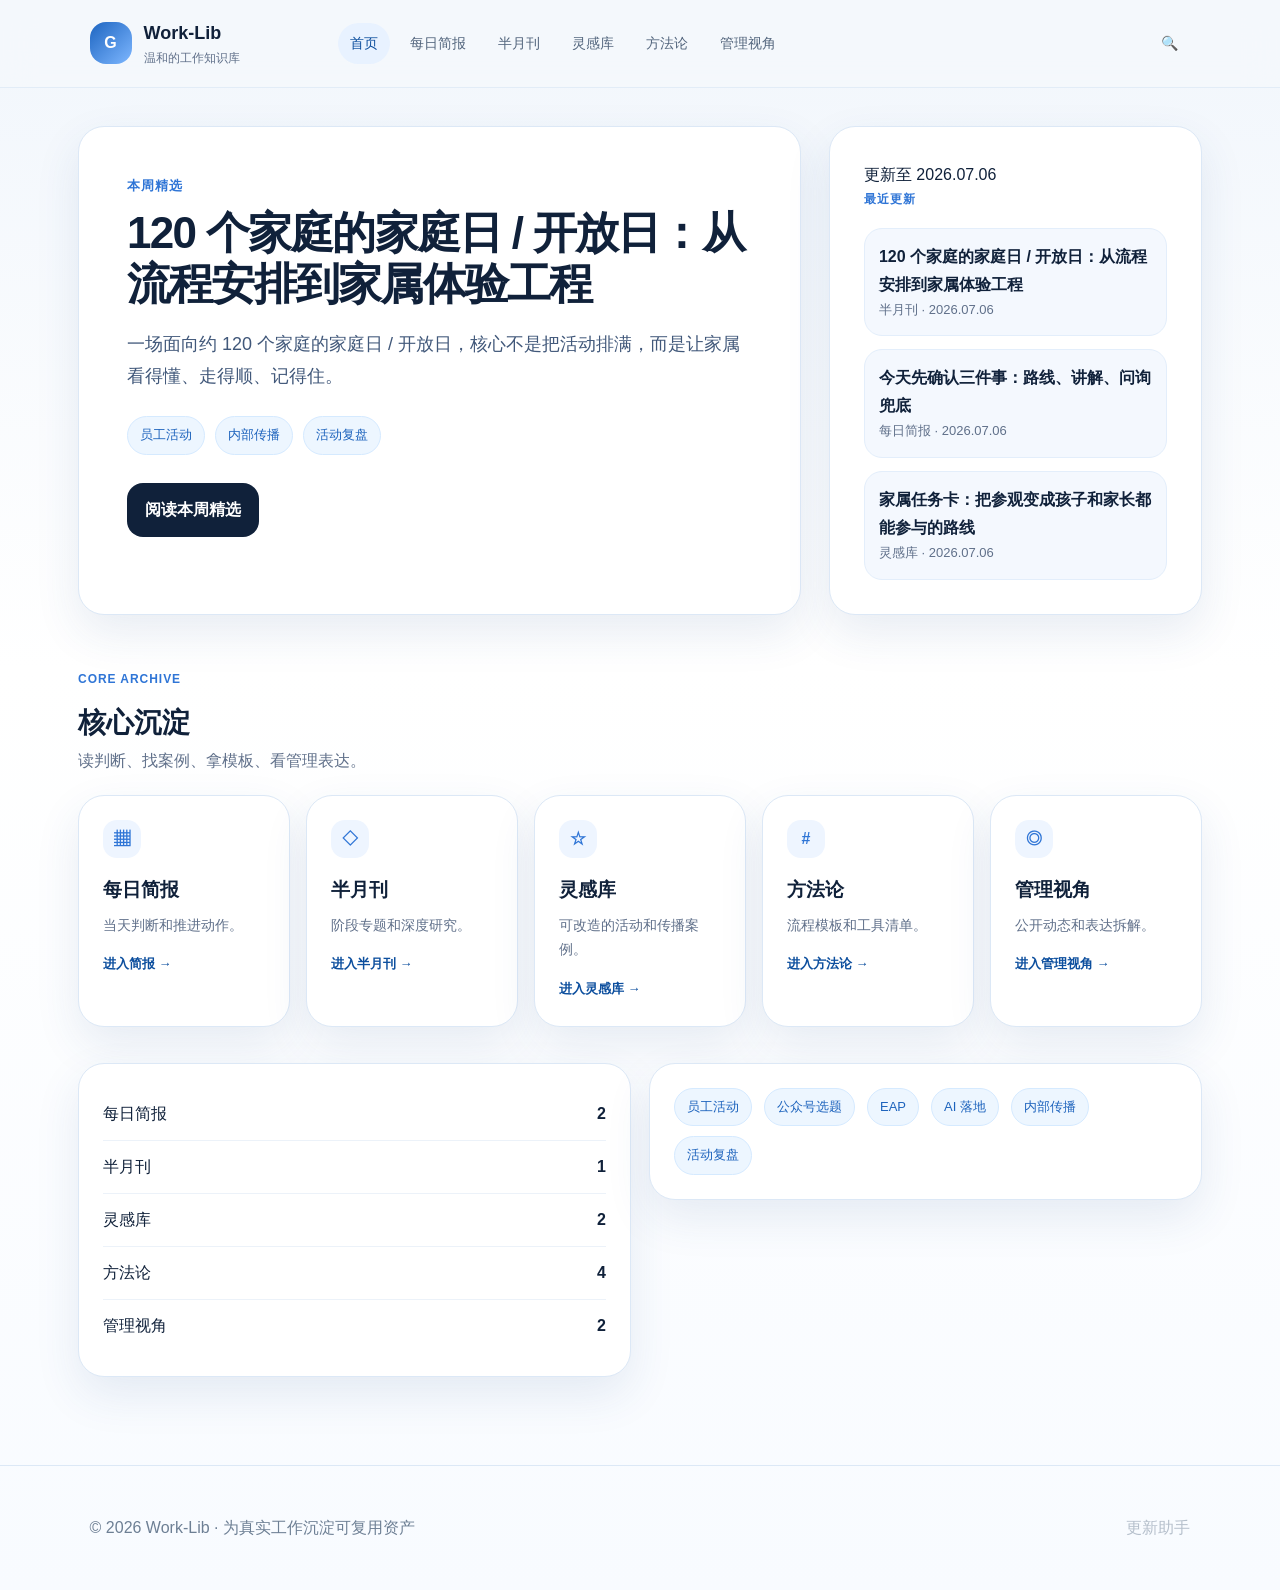
==== commit 5f547aa6: "Add files via upload" ====
--- a/index.html
+++ b/index.html
@@ -20,7 +20,7 @@
     <a class="core-card" href="magazine.html"><div class="icon">◇</div><h3>半月刊</h3><p>阶段专题和深度研究。</p><span>进入半月刊 →</span></a>
     <a class="core-card" href="inspiration.html"><div class="icon">☆</div><h3>灵感库</h3><p>可改造的活动和传播案例。</p><span>进入灵感库 →</span></a>
     <a class="core-card" href="methods.html"><div class="icon">#</div><h3>方法论</h3><p>流程模板和工具清单。</p><span>进入方法论 →</span></a>
-    <a class="core-card" href="management.html"><div class="icon">◎</div><h3>管理视角</h3><p>资料、动态、发言。</p><span>进入管理视角 →</span></a>
+    <a class="core-card" href="management.html"><div class="icon">◎</div><h3>管理视角</h3><p>公开动态和表达拆解。</p><span>进入管理视角 →</span></a>
   </div></section>
   <section class="data-strip"><div class="stat-list" id="homeStats"></div><div class="tag-cloud" id="homeHotTags"></div></section>
 </main><footer class="site-footer"><p>© 2026 Work-Lib · 为真实工作沉淀可复用资产</p><p><a class="admin-footer-link" href="admin.html">更新助手</a></p></footer>
--- a/style.css
+++ b/style.css
@@ -2,4 +2,8 @@
   --bg:#f5f8fc;--card:#fff;--ink:#10213a;--muted:#60708a;--line:#dce8f6;--soft:#eef5ff;--blue:#2f75d6;--blue2:#0d4f9e;--shadow:0 18px 45px rgba(36,82,136,.10);--radius:26px;
 }
 *{box-sizing:border-box}body{margin:0;background:linear-gradient(180deg,#f1f6fc 0%,#fff 42%,#f8fbff 100%);color:var(--ink);font-family:-apple-system,BlinkMacSystemFont,"Segoe UI","PingFang SC","Microsoft YaHei",sans-serif;line-height:1.75}a{color:inherit;text-decoration:none}button{font:inherit}.site-header{position:sticky;top:0;z-index:20;display:flex;align-items:center;gap:28px;padding:18px 7vw;background:rgba(245,248,252,.86);backdrop-filter:blur(16px);border-bottom:1px solid rgba(220,232,246,.72)}.brand{display:flex;align-items:center;gap:12px;min-width:220px}.brand-icon{width:42px;height:42px;border-radius:16px;background:linear-gradient(135deg,#1d65c1,#7eb7ff);display:grid;place-items:center;color:#fff;font-weight:900}.brand strong{display:block;font-size:18px}.brand em{display:block;font-size:12px;color:var(--muted);font-style:normal;margin-top:-2px}.top-nav{display:flex;gap:8px;flex:1}.top-nav a,.search-chip{padding:8px 12px;border-radius:999px;color:#52657d;font-size:14px}.top-nav a.active,.top-nav a:hover,.search-chip:hover{background:#e8f2ff;color:var(--blue2)}main{max-width:1180px;margin:0 auto;padding:38px 28px 88px}.hero{display:grid;grid-template-columns:1.55fr .8fr;gap:28px;align-items:stretch}.panel,.hero-copy,.today-card,.core-card,.article-card,.reader-panel,.tree-panel,.admin-panel,.section-box{background:var(--card);border:1px solid var(--line);border-radius:var(--radius);box-shadow:var(--shadow)}.hero-copy{padding:48px}.kicker{margin:0 0 10px;color:var(--blue);font-weight:800;letter-spacing:.08em;font-size:13px}.hero h1{margin:0 0 20px;font-size:44px;line-height:1.16;letter-spacing:-.04em}.lead{font-size:18px;color:#41587a;margin:0 0 24px}.tag-row,.tag-cloud{display:flex;flex-wrap:wrap;gap:10px}.tag{display:inline-flex;align-items:center;padding:7px 12px;border-radius:999px;background:#edf6ff;border:1px solid #d5eaff;color:#1d63bd;font-size:13px}.primary{display:inline-flex;margin-top:28px;padding:13px 18px;border-radius:16px;background:var(--ink);color:#fff;font-weight:800}.today-card{padding:34px}.today-card h3{font-size:22px;margin:0 0 14px}.small-label,.section-title p,.tree-head p{font-size:12px;color:var(--blue);font-weight:900;letter-spacing:.08em;margin:0 0 8px}.mini-list{display:grid;gap:13px;margin-top:18px}.mini-item{padding:14px;border-radius:18px;background:#f4f8fe;border:1px solid #e3eefb}.mini-item b{display:block}.mini-item span{display:block;color:var(--muted);font-size:13px}.section-title{margin:54px 0 20px}.section-title h2{font-size:28px;margin:0}.section-title span{color:var(--muted)}.core-grid{display:grid;grid-template-columns:repeat(5,1fr);gap:16px}.core-card{padding:24px;min-height:170px}.core-card .icon{width:38px;height:38px;border-radius:14px;background:var(--soft);display:grid;place-items:center;color:var(--blue);font-weight:900}.core-card h3{margin:16px 0 6px}.core-card p{color:var(--muted);margin:0 0 12px;font-size:14px}.core-card span{color:var(--blue2);font-weight:800;font-size:13px}.data-strip{display:grid;grid-template-columns:1fr 1fr;gap:18px;margin-top:36px}.stat-list,.tag-cloud{background:#fff;border:1px solid var(--line);border-radius:var(--radius);padding:24px;box-shadow:var(--shadow)}.stat{display:flex;justify-content:space-between;padding:12px 0;border-bottom:1px solid #ecf2f9}.stat:last-child{border:0}.library-head{display:flex;justify-content:space-between;gap:22px;align-items:flex-end;margin-bottom:24px}.library-head h1{font-size:38px;margin:0 0 6px}.library-head p{margin:0;color:var(--muted)}.filter-box{margin-bottom:22px}.filter-box details{background:#fff;border:1px solid var(--line);border-radius:20px;padding:14px 18px}.filter-box summary{cursor:pointer;font-weight:800}.filter-tags{display:flex;gap:10px;flex-wrap:wrap;margin-top:14px}.article-list{display:grid;gap:16px}.article-card{padding:26px;display:grid;grid-template-columns:1fr auto;gap:20px;align-items:start}.article-card h2{margin:0 0 8px;font-size:24px;line-height:1.28}.article-card p{margin:0 0 16px;color:#52657d}.meta{display:flex;gap:10px;flex-wrap:wrap;color:#6b7d93;font-size:13px}.type-pill{padding:6px 10px;border-radius:999px;background:#f3f7fd;color:#44617f}.read-more{align-self:center;color:#fff;background:var(--blue2);padding:10px 14px;border-radius:14px;font-weight:800}.library-layout{display:grid;grid-template-columns:minmax(0,1fr) 300px;gap:24px}.reader-panel{padding:46px}.reader-panel h1{font-size:42px;line-height:1.15;margin:0 0 12px}.reader-panel h2{font-size:27px;margin:44px 0 10px}.reader-panel h3{font-size:21px;margin:30px 0 8px}.reader-panel p{font-size:18px;color:#203957}.reader-panel li{margin:8px 0;font-size:17px;color:#203957}.reader-panel blockquote{margin:28px 0;padding:18px 22px;border-left:5px solid #78b8ff;background:#eef6ff;border-radius:18px;color:#143965}.reader-actions{display:flex;gap:10px;justify-content:flex-end;margin-bottom:18px}.ghost-btn{border:1px solid var(--line);background:#fff;color:#41607c;border-radius:12px;padding:8px 12px;cursor:pointer}.tree-panel{padding:22px;position:sticky;top:92px;max-height:calc(100vh - 120px);overflow:auto}.tree-panel h2{margin:0 0 12px}.tree-link{display:block;padding:10px 12px;border-radius:14px;color:#51647b;font-size:14px}.tree-link.active,.tree-link:hover{background:#edf6ff;color:var(--blue2)}.mgmt-grid{display:grid;gap:22px}.section-box{padding:32px}.section-box h2{font-size:28px;margin:0 0 14px}.info-grid{display:grid;grid-template-columns:180px 1fr;gap:10px;border-top:1px solid #edf3fb;margin-top:18px}.info-grid div{padding:12px 0;border-bottom:1px solid #edf3fb}.info-grid div:nth-child(odd){color:#64748b;font-weight:800}.timeline{display:grid;gap:18px;margin-top:18px}.timeline-item{padding:20px;border-radius:20px;background:#f5f9ff;border:1px solid #e3eefb}.timeline-item h3{margin:0 0 8px}.source{font-size:13px;color:#64748b}.quote-note{background:#fff7e8;border:1px solid #ffe0a8;border-radius:18px;padding:16px;color:#6a4b16}.admin-wrap{min-height:72vh;display:grid;place-items:center}.admin-panel{padding:42px;max-width:640px;text-align:center}.admin-panel h1{margin:0 0 10px;font-size:34px}.admin-panel p{color:#60708a;margin:0 0 26px}.admin-buttons{display:grid;grid-template-columns:repeat(3,1fr);gap:14px}.admin-buttons a{padding:18px 12px;border-radius:18px;background:#10213a;color:#fff;font-weight:900}.admin-buttons a:nth-child(2){background:#1d65c1}.admin-buttons a:nth-child(3){background:#3f6f9f}.search-box{display:flex;gap:12px;margin-bottom:18px}.search-box input{flex:1;padding:14px 16px;border:1px solid var(--line);border-radius:16px;font-size:16px}.site-footer{padding:32px 7vw;color:#6d7f94;border-top:1px solid var(--line);display:flex;justify-content:space-between}.admin-footer-link{opacity:.48}.bottom-nav{display:none}.note-toolbar{position:fixed;right:26px;bottom:26px;z-index:30;background:#10213a;color:#fff;border-radius:999px;padding:10px 12px;box-shadow:0 14px 36px rgba(16,33,58,.22);display:flex;gap:8px;align-items:center}.note-toolbar button{border:0;background:#fff;color:#10213a;border-radius:999px;padding:7px 10px;cursor:pointer}.hidden{display:none!important}.note-modal{position:fixed;inset:0;background:rgba(16,33,58,.28);z-index:40;display:grid;place-items:center;padding:20px}.note-box{background:#fff;border-radius:24px;max-width:560px;width:100%;padding:24px}.note-box textarea{width:100%;min-height:120px;border:1px solid var(--line);border-radius:16px;padding:12px}.note-quote{background:#f2f7ff;border-radius:14px;padding:12px;color:#41587a}.note-actions{display:flex;justify-content:flex-end;gap:10px;margin-top:14px}.note-actions button{border:0;border-radius:12px;padding:10px 14px;background:#10213a;color:#fff}.toast{position:fixed;left:50%;bottom:28px;transform:translateX(-50%);background:#10213a;color:#fff;border-radius:999px;padding:10px 16px;z-index:50}
+
+/* 底部标签：保持横向胶囊，不拉伸成等高竖条 */
+.tag-cloud{align-items:flex-start;align-content:flex-start;justify-content:flex-start;gap:10px 12px;min-height:auto}.tag-cloud .tag,.tag-row .tag,.filter-tags .tag,.meta .tag{flex:0 0 auto;width:auto;height:auto;align-self:flex-start;white-space:nowrap}.data-strip{align-items:start}.stat-list{height:auto}.tag-cloud{height:auto}
+
 @media(max-width:900px){.site-header{padding:14px 18px}.top-nav{display:none}.search-chip{margin-left:auto}.hero,.library-layout,.data-strip{grid-template-columns:1fr}.hero-copy{padding:30px}.hero h1,.reader-panel h1{font-size:34px}.core-grid{grid-template-columns:1fr 1fr}.article-card{grid-template-columns:1fr}.tree-panel{position:static;max-height:none}.reader-panel{padding:28px}.admin-buttons{grid-template-columns:1fr}.site-footer{padding-bottom:78px}.bottom-nav{position:fixed;display:grid;grid-template-columns:repeat(6,1fr);left:0;right:0;bottom:0;background:rgba(255,255,255,.94);backdrop-filter:blur(12px);border-top:1px solid var(--line);z-index:25}.bottom-nav a{text-align:center;padding:10px 0;font-size:12px;color:#52657d}.note-toolbar{left:12px;right:12px;bottom:58px;border-radius:18px;justify-content:center;flex-wrap:wrap}.note-toolbar span{width:100%;text-align:center;font-size:13px}.info-grid{grid-template-columns:1fr}.info-grid div:nth-child(odd){padding-bottom:0;border-bottom:0}.info-grid div:nth-child(even){padding-top:0}.core-grid{grid-template-columns:1fr}}
